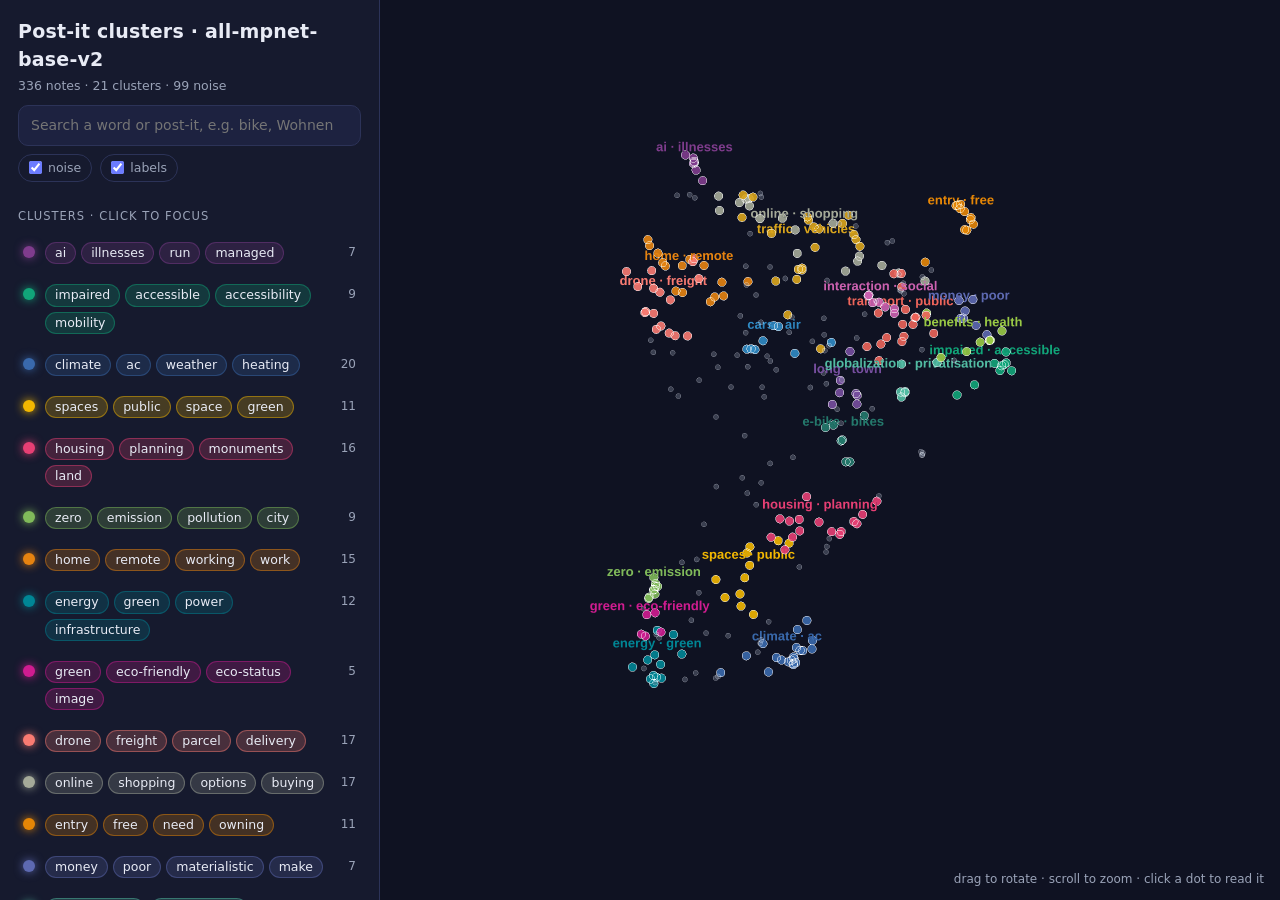
==== data/processed/clusters_all-mpnet-base-v2_simple.html @ 3766401a "Share the simple cluster page (plotly.js from CDN) and document how to view it Co-Authored-By: Claud" ====
<!doctype html>
<html lang="en"><head><meta charset="utf-8"><meta name="viewport" content="width=device-width, initial-scale=1">
<title>Post-it clusters · all-mpnet-base-v2</title>
<style>
  :root { --bg:#0f1222; --panel:#161a2e; --card:#1d2240; --line:#2c3358; --text:#e8ebf5; --dim:#9aa3b8; }
  * { box-sizing:border-box; }
  html, body { margin:0; height:100%; background:var(--bg); color:var(--text);
               font:14px/1.45 Inter, "Segoe UI", system-ui, sans-serif; }
  .app { display:flex; height:100vh; }
  aside { width:380px; min-width:300px; display:flex; flex-direction:column; background:var(--panel);
          border-right:1px solid var(--line); }
  header { padding:18px 18px 10px; }
  h1 { margin:0 0 4px; font-size:19px; letter-spacing:.2px; }
  .stats { color:var(--dim); font-size:12.5px; }
  .tools { display:flex; gap:8px; padding:0 18px 12px; flex-wrap:wrap; }
  input[type=search] { flex:1 1 100%; padding:9px 12px; border-radius:10px; border:1px solid var(--line);
                       background:var(--card); color:var(--text); font:inherit; outline:none; }
  input[type=search]:focus { border-color:#6c7cff; }
  .toggle { font-size:12.5px; color:var(--dim); display:flex; align-items:center; gap:6px; cursor:pointer;
            padding:4px 10px; border:1px solid var(--line); border-radius:999px; user-select:none; }
  .toggle input { accent-color:#6c7cff; margin:0; }
  .scroll { overflow-y:auto; padding:0 12px 18px; flex:1; }
  .section { color:var(--dim); font-size:11.5px; text-transform:uppercase; letter-spacing:1px; margin:14px 6px 8px; }
  .cluster { display:flex; gap:10px; align-items:flex-start; padding:9px 10px; border-radius:12px; cursor:pointer;
             border:1px solid transparent; transition:background .15s, border-color .15s; }
  .cluster:hover { background:var(--card); }
  .cluster.on { background:var(--card); border-color:var(--c); }
  .cluster.off { opacity:.4; }
  .dot { width:12px; height:12px; border-radius:50%; background:var(--c); margin-top:4px; flex:none;
         box-shadow:0 0 10px var(--c); }
  .chips { display:flex; flex-wrap:wrap; gap:5px; }
  .chip { font-size:12.5px; padding:1px 9px; border-radius:999px; background:color-mix(in srgb, var(--c) 22%, transparent);
          color:var(--text); border:1px solid color-mix(in srgb, var(--c) 45%, transparent); }
  .chip:hover { background:color-mix(in srgb, var(--c) 45%, transparent); }
  .count { margin-left:auto; color:var(--dim); font-size:12px; padding-top:2px; }
  .note { margin:8px 4px; padding:9px 12px; background:var(--card); border-radius:10px; border-left:4px solid var(--c); }
  .note .meta { color:var(--dim); font-size:11.5px; margin-top:4px; }
  .note .orig { color:#c8cde0; font-style:italic; font-size:12.5px; margin-top:5px; white-space:pre-line; }
  .note .hint2 { color:#e9b872; font-size:11.5px; margin-top:4px; }
  .note a { color:#8fa2ff; text-decoration:none; } .note a:hover { text-decoration:underline; }
  .note.picked { outline:2px solid var(--c); }
  mark { background:#ffd54a; color:#111; border-radius:3px; padding:0 2px; }
  main { flex:1; position:relative; min-width:0; }
  #plot { position:absolute; inset:0; }
  .hint { position:absolute; right:16px; bottom:12px; color:var(--dim); font-size:12px; pointer-events:none; }
  .empty { color:var(--dim); margin:8px 6px; }
  @media (max-width:800px) { .app { flex-direction:column-reverse; } aside { width:100%; height:45vh; }
                             main { height:55vh; flex:none; } }
</style></head>
<body><div class="app">
<aside>
  <header><h1>Post-it clusters · all-mpnet-base-v2</h1><div class="stats">336 notes · 21 clusters · 99 noise</div></header>
  <div class="tools">
    <input type="search" id="q" placeholder="Search a word or post-it, e.g. bike, Wohnen, MA32…">
    <label class="toggle"><input type="checkbox" id="noise" checked> noise</label>
    <label class="toggle"><input type="checkbox" id="labels" checked> labels</label>
  </div>
  <div class="scroll">
    <div class="section" id="listTitle">Clusters · click to focus</div>
    <div id="list"></div>
    <div class="section" id="notesTitle"></div>
    <div id="notes"></div>
  </div>
</aside>
<main><div>                        <script type="text/javascript">window.PlotlyConfig = {MathJaxConfig: 'local'};</script>
        <script charset="utf-8" src="https://cdn.plot.ly/plotly-2.35.2.min.js"></script>                <div id="plot" class="plotly-graph-div" style="height:100%; width:100%;"></div>            <script type="text/javascript">                                    window.PLOTLYENV=window.PLOTLYENV || {};                                    if (document.getElementById("plot")) {                    Plotly.newPlot(                        "plot",                        [{"customdata":[["AI\u003cbr\u003e\u003cspan style='color:#9aa3b8'\u003enote 16\u003c\u002fspan\u003e"],["no illnesses anymore, AI can detect illnesses\u003cbr\u003e\u003cspan style='color:#9aa3b8'\u003enote 46\u003c\u002fspan\u003e"],["AI\u003cbr\u003e\u003cspan style='color:#9aa3b8'\u003enote 120\u003c\u002fspan\u003e"],["AI Managed leads to data centers\u003cbr\u003e\u003cspan style='color:#9aa3b8'\u003enote 126\u003c\u002fspan\u003e"],["Increasing AI Consumption leads to needs more energy\u003cbr\u003eand hardware to run and maintain this demand\u003cbr\u003e\u003cspan style='color:#9aa3b8'\u003enote 127\u003c\u002fspan\u003e"],["AI warfare demands huge computational cycles\u003cbr\u003e\u003cspan style='color:#9aa3b8'\u003enote 133\u003c\u002fspan\u003e"],["lifestyle: usage of AI for everything\u003cbr\u003e\u003cspan style='color:#9aa3b8'\u003enote 219\u003c\u002fspan\u003e"]],"hovertemplate":"%{customdata[0]}\u003cextra\u003ecluster 0\u003c\u002fextra\u003e","marker":{"color":"rgb(127, 60, 141)","line":{"color":"rgba(255,255,255,0.5)","width":0.5},"opacity":0.9,"size":5},"mode":"markers","x":[8.312845,8.373007,8.311055,8.244215,8.335277,8.354721,8.379429],"y":[-5.215517,-5.148824,-5.217547,-5.206553,-5.1680264,-5.2682834,-5.1397696],"z":[1.2265137,1.2266521,1.2167975,1.0673556,1.1669805,1.275443,1.269238],"type":"scatter3d"},{"customdata":[["more funding for Accessibility\u003cbr\u003e\u003cspan style='color:#9aa3b8'\u003enote 75\u003c\u002fspan\u003e"],["mobility impaired people who can&#x27;t walk on all\u003cbr\u003esurfaces\u003cbr\u003e\u003cspan style='color:#9aa3b8'\u003enote 197\u003c\u002fspan\u003e"],["mobility impaired people\u003cbr\u003e\u003cspan style='color:#9aa3b8'\u003enote 206\u003c\u002fspan\u003e"],["without stairs (accessible with e.g. elevators)\u003cbr\u003e\u003cspan style='color:#9aa3b8'\u003enote 217\u003c\u002fspan\u003e"],["limited accessibility\u003cbr\u003e\u003cspan style='color:#9aa3b8'\u003enote 229\u003c\u002fspan\u003e"],["inclusive (accessible for everyone)\u003cbr\u003e\u003cspan style='color:#9aa3b8'\u003enote 239\u003c\u002fspan\u003e"],["accessible without degree\u003cbr\u003e\u003cspan style='color:#9aa3b8'\u003enote 240\u003c\u002fspan\u003e"],["mobility impaired\u003cbr\u003e\u003cspan style='color:#9aa3b8'\u003enote 249\u003c\u002fspan\u003e"],["Build with a lot of stairs (accessibility)\u003cbr\u003e\u003cspan style='color:#9aa3b8'\u003enote 260\u003c\u002fspan\u003e"]],"hovertemplate":"%{customdata[0]}\u003cextra\u003ecluster 1\u003c\u002fextra\u003e","marker":{"color":"rgb(17, 165, 121)","line":{"color":"rgba(255,255,255,0.5)","width":0.5},"opacity":0.9,"size":5},"mode":"markers","x":[6.6830974,6.5058565,6.5121675,6.7652974,6.626901,6.53672,6.5893393,6.5517554,6.670749],"y":[-3.3520973,-3.4177012,-3.399046,-3.6681943,-3.2730114,-3.2753396,-3.3108819,-3.346444,-3.5578604],"z":[-0.41670763,-0.5453455,-0.49448785,-0.76922464,-0.406513,-0.50197613,-0.3285888,-0.45997718,-0.6699365],"type":"scatter3d"},{"customdata":[["Climate warming leads to Houses too hot\u003cbr\u003e\u003cspan style='color:#9aa3b8'\u003enote 53\u003c\u002fspan\u003e"],["Water scarcity\u003cbr\u003e\u003cspan style='color:#9aa3b8'\u003enote 54\u003c\u002fspan\u003e"],["Aging of society, more heatwaves\u003cbr\u003e\u003cspan style='color:#9aa3b8'\u003enote 76\u003c\u002fspan\u003e"],["Heat waves, Climate warming\u003cbr\u003e\u003cspan style='color:#9aa3b8'\u003enote 97\u003c\u002fspan\u003e"],["ACs for all buildings\u003cbr\u003e\u003cspan style='color:#9aa3b8'\u003enote 114\u003c\u002fspan\u003e"],["weak insulation and AC and heating leads to fossil\u003cbr\u003efuels\u003cbr\u003e\u003cspan style='color:#9aa3b8'\u003enote 137\u003c\u002fspan\u003e"],["Ac&#x27;s at work (not so hot) In Summer\u003cbr\u003e\u003cspan style='color:#9aa3b8'\u003enote 146\u003c\u002fspan\u003e"],["only for climate motivated people (Social Score)\u003cbr\u003e\u003cspan style='color:#9aa3b8'\u003enote 173\u003c\u002fspan\u003e"],["Extra Weather minus 30 Degrees and plus 40 Degrees\u003cbr\u003e\u003cspan style='color:#9aa3b8'\u003enote 268\u003c\u002fspan\u003e"],["Insufficient Power Production (Cloudy or No Wind)\u003cbr\u003e\u003cspan style='color:#9aa3b8'\u003enote 270\u003c\u002fspan\u003e"],["overheating\u003cbr\u003e\u003cspan style='color:#9aa3b8'\u003enote 271\u003c\u002fspan\u003e"],["cooking or climate change\u003cbr\u003e\u003cspan style='color:#9aa3b8'\u003enote 282\u003c\u002fspan\u003e"],["depends on the weather (climate)\u003cbr\u003e\u003cspan style='color:#9aa3b8'\u003enote 284\u003c\u002fspan\u003e"],["Climate Change Floods Freak Weather Events\u003cbr\u003e\u003cspan style='color:#9aa3b8'\u003enote 287\u003c\u002fspan\u003e"],["Heavy rain\u003cbr\u003e\u003cspan style='color:#9aa3b8'\u003enote 311\u003c\u002fspan\u003e"],["Outdoor Heating and AC\u003cbr\u003e\u003cspan style='color:#9aa3b8'\u003enote 315\u003c\u002fspan\u003e"],["AC everywhere\u003cbr\u003e\u003cspan style='color:#9aa3b8'\u003enote 316\u003c\u002fspan\u003e"],["Nature catastrophes\u003cbr\u003e\u003cspan style='color:#9aa3b8'\u003enote 318\u003c\u002fspan\u003e"],["Climate shock leads to use the bike\u003cbr\u003e\u003cspan style='color:#9aa3b8'\u003enote 321\u003c\u002fspan\u003e"],["Climate shock leads to no combustion engines\u003cbr\u003e\u003cspan style='color:#9aa3b8'\u003enote 322\u003c\u002fspan\u003e"]],"hovertemplate":"%{customdata[0]}\u003cextra\u003ecluster 2\u003c\u002fextra\u003e","marker":{"color":"rgb(57, 105, 172)","line":{"color":"rgba(255,255,255,0.5)","width":0.5},"opacity":0.9,"size":5},"mode":"markers","x":[8.251086,8.906341,8.089023,8.057909,8.496705,8.40763,8.364796,7.8780785,7.9750724,8.672121,8.290475,8.086395,7.9898167,8.100758,8.463867,8.377931,8.490084,8.111509,7.7830133,8.24474],"y":[-4.2136555,-4.448456,-4.3005223,-4.297777,-4.105566,-4.2717004,-4.0981126,-4.5598006,-4.26183,-4.371087,-4.1443963,-4.353035,-4.2385197,-4.4087396,-4.3212843,-4.0824947,-4.023877,-4.3593936,-4.52791,-4.639113],"z":[-3.0452363,-3.0021467,-3.0974464,-3.1150599,-2.9012024,-3.0036812,-3.0034235,-3.0931597,-3.1190417,-2.9023812,-3.053987,-3.0936728,-3.006713,-3.2549238,-3.1560614,-2.9986382,-2.8829026,-3.209512,-3.0203676,-3.1133823],"type":"scatter3d"},{"customdata":[["Green spaces; Public transport connections\u003cbr\u003e\u003cspan style='color:#9aa3b8'\u003enote 25\u003c\u002fspan\u003e"],["Green spaces\u003cbr\u003e\u003cspan style='color:#9aa3b8'\u003enote 40\u003c\u002fspan\u003e"],["Funding for citizens who plant trees\u003cbr\u003e\u003cspan style='color:#9aa3b8'\u003enote 45\u003c\u002fspan\u003e"],["Space that feels unsafe for women\u003cbr\u003e\u003cspan style='color:#9aa3b8'\u003enote 74\u003c\u002fspan\u003e"],["Eco-friendly public spaces and Eco-friendly mindset\u003cbr\u003efrom everyone\u003cbr\u003e\u003cspan style='color:#9aa3b8'\u003enote 176\u003c\u002fspan\u003e"],["Living in nature is the new accepted life style\u003cbr\u003e\u003cspan style='color:#9aa3b8'\u003enote 178\u003c\u002fspan\u003e"],["Public space is irrelevant because individual houses\u003cbr\u003ewith big open spaces!\u003cbr\u003e\u003cspan style='color:#9aa3b8'\u003enote 211\u003c\u002fspan\u003e"],["parks\u003cbr\u003e\u003cspan style='color:#9aa3b8'\u003enote 218\u003c\u002fspan\u003e"],["Planting trees\u003cbr\u003e\u003cspan style='color:#9aa3b8'\u003enote 267\u003c\u002fspan\u003e"],["to save Nature reserves\u003cbr\u003e\u003cspan style='color:#9aa3b8'\u003enote 269\u003c\u002fspan\u003e"],["green policy, new leads to a public space needs to\u003cbr\u003ebe built there\u003cbr\u003e\u003cspan style='color:#9aa3b8'\u003enote 275\u003c\u002fspan\u003e"]],"hovertemplate":"%{customdata[0]}\u003cextra\u003ecluster 3\u003c\u002fextra\u003e","marker":{"color":"rgb(242, 183, 1)","line":{"color":"rgba(255,255,255,0.5)","width":0.5},"opacity":0.9,"size":5},"mode":"markers","x":[8.8870945,8.90541,8.959129,8.635117,9.068578,9.146916,8.661193,9.0027075,8.88422,9.123096,9.039223],"y":[-4.0564637,-4.0056696,-4.0693836,-3.957855,-4.244122,-4.03697,-3.8000116,-3.880767,-4.0050664,-3.877451,-3.9125562],"z":[-1.6479603,-1.7322408,-2.121708,-1.5951651,-1.8969048,-1.9411509,-1.5446979,-1.4733455,-2.2058759,-1.8480524,-1.750862],"type":"scatter3d"},{"customdata":[["cheaper house In some region and expensive elsewhere\u003cbr\u003e\u003cspan style='color:#9aa3b8'\u003enote 8\u003c\u002fspan\u003e"],["Urban densification leads to Urban space must be\u003cbr\u003eused for housing (e.g., due to overpopulation) leads\u003cbr\u003eto Public space must be limited\u003cbr\u003e\u003cspan style='color:#9aa3b8'\u003enote 21\u003c\u002fspan\u003e"],["Single-family homes will remain or become the\u003cbr\u003eStandard\u003cbr\u003e\u003cspan style='color:#9aa3b8'\u003enote 29\u003c\u002fspan\u003e"],["Houses are expensive leads to Exclusive!\u003cbr\u003e\u003cspan style='color:#9aa3b8'\u003enote 59\u003c\u002fspan\u003e"],["Opposite of urbanisation is ruralisation\u003cbr\u003e\u003cspan style='color:#9aa3b8'\u003enote 160\u003c\u002fspan\u003e"],["with good city concepts\u003cbr\u003e\u003cspan style='color:#9aa3b8'\u003enote 179\u003c\u002fspan\u003e"],["Mixed land use Workplace and housing close\u003cbr\u003e\u003cspan style='color:#9aa3b8'\u003enote 215\u003c\u002fspan\u003e"],["Grouping by type Separation of Housing, work,\u003cbr\u003ehospital and school e.g. Education Zones\u003cbr\u003e\u003cspan style='color:#9aa3b8'\u003enote 223\u003c\u002fspan\u003e"],["with monuments (e.g. Eiffel Tower)\u003cbr\u003e\u003cspan style='color:#9aa3b8'\u003enote 233\u003c\u002fspan\u003e"],["with monuments and places of identity\u003cbr\u003e\u003cspan style='color:#9aa3b8'\u003enote 246\u003c\u002fspan\u003e"],["more mix land use commercial housing\u003cbr\u003e\u003cspan style='color:#9aa3b8'\u003enote 256\u003c\u002fspan\u003e"],["Villas or mansions\u003cbr\u003e\u003cspan style='color:#9aa3b8'\u003enote 259\u003c\u002fspan\u003e"],["Shared housing concepts\u003cbr\u003e\u003cspan style='color:#9aa3b8'\u003enote 262\u003c\u002fspan\u003e"],["Planning; Political Grouping by x\u003cbr\u003e\u003cspan style='color:#9aa3b8'\u003enote 303\u003c\u002fspan\u003e"],["Planning, Political\u003cbr\u003e\u003cspan style='color:#9aa3b8'\u003enote 304\u003c\u002fspan\u003e"],["Rent Control\u003cbr\u003e\u003cspan style='color:#9aa3b8'\u003enote 329\u003c\u002fspan\u003e"]],"hovertemplate":"%{customdata[0]}\u003cextra\u003ecluster 4\u003c\u002fextra\u003e","marker":{"color":"rgb(231, 63, 116)","line":{"color":"rgba(255,255,255,0.5)","width":0.5},"opacity":0.9,"size":5},"mode":"markers","x":[8.239497,8.804133,8.412179,8.27281,8.711032,9.028836,8.601294,8.936161,9.076546,9.10371,8.532399,8.406025,8.279178,8.91252,9.01154,8.152021],"y":[-3.4923248,-3.52587,-3.4636307,-3.4261703,-3.5403466,-3.4953573,-3.5194318,-3.4921172,-3.3948464,-3.5135062,-3.4504898,-3.485714,-3.3598146,-3.406328,-3.3783324,-3.3281615],"z":[-1.3923488,-1.1729169,-1.4052529,-1.3750992,-1.0186447,-1.0719525,-1.2707583,-1.124448,-1.2741749,-1.2046599,-1.3551134,-1.4418857,-1.2644712,-1.1840503,-1.1871549,-1.1827285],"type":"scatter3d"},{"customdata":[["Zero Emission Offices\u003cbr\u003e\u003cspan style='color:#9aa3b8'\u003enote 123\u003c\u002fspan\u003e"],["E-cars don&#x27;t pollute\u003cbr\u003e\u003cspan style='color:#9aa3b8'\u003enote 263\u003c\u002fspan\u003e"],["environmental policies (full life cycle emission for\u003cbr\u003eEVs!)\u003cbr\u003e\u003cspan style='color:#9aa3b8'\u003enote 274\u003c\u002fspan\u003e"],["zero emission city zones\u003cbr\u003e\u003cspan style='color:#9aa3b8'\u003enote 276\u003c\u002fspan\u003e"],["zero emission delivery\u003cbr\u003e\u003cspan style='color:#9aa3b8'\u003enote 277\u003c\u002fspan\u003e"],["Zero emission City: policy\u003cbr\u003e\u003cspan style='color:#9aa3b8'\u003enote 290\u003c\u002fspan\u003e"],["zero emission Care Spaces; Energy etc\u003cbr\u003e\u003cspan style='color:#9aa3b8'\u003enote 307\u003c\u002fspan\u003e"],["zero pollution\u003cbr\u003e\u003cspan style='color:#9aa3b8'\u003enote 313\u003c\u002fspan\u003e"],["zero pollution\u003cbr\u003e\u003cspan style='color:#9aa3b8'\u003enote 314\u003c\u002fspan\u003e"]],"hovertemplate":"%{customdata[0]}\u003cextra\u003ecluster 5\u003c\u002fextra\u003e","marker":{"color":"rgb(128, 186, 90)","line":{"color":"rgba(255,255,255,0.5)","width":0.5},"opacity":0.9,"size":5},"mode":"markers","x":[8.930954,8.902788,8.981864,8.90979,8.970055,8.934148,8.944347,9.050446,9.03807],"y":[-5.2725353,-5.361312,-5.2490206,-5.33104,-5.284514,-5.3251796,-5.2899356,-5.2516065,-5.262883],"z":[-2.4685502,-2.4265523,-2.517371,-2.4748104,-2.493982,-2.521566,-2.4739873,-2.5332057,-2.5319946],"type":"scatter3d"},{"customdata":[["Live more remote Working from home, Delivery\u003cbr\u003eservices, Online shopping\u003cbr\u003e\u003cspan style='color:#9aa3b8'\u003enote 23\u003c\u002fspan\u003e"],["Live more Remote Working from home\u003cbr\u003e\u003cspan style='color:#9aa3b8'\u003enote 31\u003c\u002fspan\u003e"],["home office\u003cbr\u003e\u003cspan style='color:#9aa3b8'\u003enote 56\u003c\u002fspan\u003e"],["Living more remotely Working from home, Delivery\u003cbr\u003eservices, Online shopping\u003cbr\u003e\u003cspan style='color:#9aa3b8'\u003enote 78\u003c\u002fspan\u003e"],["Blending work and living leads to more walking\u003cbr\u003e\u003cspan style='color:#9aa3b8'\u003enote 80\u003c\u002fspan\u003e"],["Strong separation of workplace and home\u003cbr\u003e\u003cspan style='color:#9aa3b8'\u003enote 81\u003c\u002fspan\u003e"],["Remote work\u003cbr\u003e\u003cspan style='color:#9aa3b8'\u003enote 104\u003c\u002fspan\u003e"],["Telework\u003cbr\u003e\u003cspan style='color:#9aa3b8'\u003enote 140\u003c\u002fspan\u003e"],["Telemedicine\u003cbr\u003e\u003cspan style='color:#9aa3b8'\u003enote 144\u003c\u002fspan\u003e"],["Developing remote areas leads to separation of work\u003cbr\u003eand house\u003cbr\u003e\u003cspan style='color:#9aa3b8'\u003enote 158\u003c\u002fspan\u003e"],["Telemedicine\u003cbr\u003e\u003cspan style='color:#9aa3b8'\u003enote 171\u003c\u002fspan\u003e"],["Home office\u003cbr\u003e\u003cspan style='color:#9aa3b8'\u003enote 193\u003c\u002fspan\u003e"],["Remote work\u003cbr\u003e\u003cspan style='color:#9aa3b8'\u003enote 230\u003c\u002fspan\u003e"],["working more, less time at home\u003cbr\u003e\u003cspan style='color:#9aa3b8'\u003enote 241\u003c\u002fspan\u003e"],["Going back to Heavy industrial instead of offices\u003cbr\u003e\u003cspan style='color:#9aa3b8'\u003enote 242\u003c\u002fspan\u003e"]],"hovertemplate":"%{customdata[0]}\u003cextra\u003ecluster 6\u003c\u002fextra\u003e","marker":{"color":"rgb(230, 131, 16)","line":{"color":"rgba(255,255,255,0.5)","width":0.5},"opacity":0.9,"size":5},"mode":"markers","x":[9.456354,9.56829,9.671532,9.404211,9.329928,9.520063,9.669948,9.652314,9.552574,9.473349,9.583775,9.657818,9.668135,9.464735,9.203542],"y":[-3.8525627,-3.7900963,-3.7373328,-3.7707074,-3.41978,-3.5301445,-3.8354278,-3.9314458,-4.1734843,-3.6350152,-4.1141033,-3.6857,-3.8648348,-3.519047,-3.8274932],"z":[0.8914122,0.881884,0.74337554,0.8558523,0.80163157,0.7160596,0.89014846,0.95414305,0.9849201,0.6519135,0.9598808,0.74150413,0.9062328,0.8046855,0.59538984],"type":"scatter3d"},{"customdata":[["high resources for batteries\u003cbr\u003e\u003cspan style='color:#9aa3b8'\u003enote 15\u003c\u002fspan\u003e"],["Technological progress: Solar, geothermal power\u003cbr\u003eplants, tidal power plants\u003cbr\u003e\u003cspan style='color:#9aa3b8'\u003enote 49\u003c\u002fspan\u003e"],["Green energy is everywhere so we have unlimited\u003cbr\u003eclean source of energy leads to infrastructure runs\u003cbr\u003ewith less cost\u003cbr\u003e\u003cspan style='color:#9aa3b8'\u003enote 60\u003c\u002fspan\u003e"],["Renewable Energy\u003cbr\u003e\u003cspan style='color:#9aa3b8'\u003enote 71\u003c\u002fspan\u003e"],["Green roofs, Solar panels, Urban gardening\u003cbr\u003e\u003cspan style='color:#9aa3b8'\u003enote 98\u003c\u002fspan\u003e"],["green Infrastructure\u003cbr\u003e\u003cspan style='color:#9aa3b8'\u003enote 131\u003c\u002fspan\u003e"],["produce energy at home (individual)\u003cbr\u003e\u003cspan style='color:#9aa3b8'\u003enote 135\u003c\u002fspan\u003e"],["private energy production with PV etc.\u003cbr\u003e\u003cspan style='color:#9aa3b8'\u003enote 169\u003c\u002fspan\u003e"],["Fight against Wind Turbines\u003cbr\u003e\u003cspan style='color:#9aa3b8'\u003enote 187\u003c\u002fspan\u003e"],["As a form of Pride to have Stable and good\u003cbr\u003eInfrastructure Green Power is the Goal\u003cbr\u003e\u003cspan style='color:#9aa3b8'\u003enote 189\u003c\u002fspan\u003e"],["Anti-nuclear becomes anti-coal e.g.\u003cbr\u003e\u003cspan style='color:#9aa3b8'\u003enote 190\u003c\u002fspan\u003e"],["green energy\u003cbr\u003e\u003cspan style='color:#9aa3b8'\u003enote 280\u003c\u002fspan\u003e"]],"hovertemplate":"%{customdata[0]}\u003cextra\u003ecluster 7\u003c\u002fextra\u003e","marker":{"color":"rgb(0, 134, 149)","line":{"color":"rgba(255,255,255,0.5)","width":0.5},"opacity":0.9,"size":5},"mode":"markers","x":[9.280764,9.627162,9.66311,9.523822,9.371201,9.492442,9.577128,9.569922,9.597714,9.600466,9.729536,9.473049],"y":[-4.585338,-4.462179,-4.426254,-4.567812,-4.359258,-4.507718,-4.4499497,-4.3881135,-4.4633136,-4.4127016,-4.5550003,-4.5274334],"z":[-2.4914079,-2.7017016,-2.476482,-2.7747664,-2.5305643,-2.311907,-2.703716,-2.6842926,-2.762807,-2.4513614,-2.578386,-2.666856],"type":"scatter3d"},{"customdata":[["Eco-status image\u003cbr\u003e\u003cspan style='color:#9aa3b8'\u003enote 200\u003c\u002fspan\u003e"],["pollution and green transformation\u003cbr\u003e\u003cspan style='color:#9aa3b8'\u003enote 285\u003c\u002fspan\u003e"],["green; life style; green zero emission housing\u003cbr\u003e\u003cspan style='color:#9aa3b8'\u003enote 288\u003c\u002fspan\u003e"],["Already eco-friendly\u003cbr\u003e\u003cspan style='color:#9aa3b8'\u003enote 309\u003c\u002fspan\u003e"],["Always Eco-friendly\u003cbr\u003e\u003cspan style='color:#9aa3b8'\u003enote 310\u003c\u002fspan\u003e"]],"hovertemplate":"%{customdata[0]}\u003cextra\u003ecluster 8\u003c\u002fextra\u003e","marker":{"color":"rgb(207, 28, 144)","line":{"color":"rgba(255,255,255,0.5)","width":0.5},"opacity":0.9,"size":5},"mode":"markers","x":[9.297498,9.200411,9.313524,9.434137,9.3890915],"y":[-4.9331985,-4.9483523,-4.71887,-4.8331265,-4.843358],"z":[-2.445538,-2.4777474,-2.5144706,-2.5323203,-2.5783722],"type":"scatter3d"},{"customdata":[["from producer to customer, least travels, so less\u003cbr\u003eresource needed for delivery!\u003cbr\u003e\u003cspan style='color:#9aa3b8'\u003enote 0\u003c\u002fspan\u003e"],["Commuters take packages along\u003cbr\u003e\u003cspan style='color:#9aa3b8'\u003enote 44\u003c\u002fspan\u003e"],["with low prices and easy or quick service (using\u003cbr\u003edrone!)\u003cbr\u003e\u003cspan style='color:#9aa3b8'\u003enote 58\u003c\u002fspan\u003e"],["Drone tech is expensive leads to more price of\u003cbr\u003eservice leads to less usage\u003cbr\u003e\u003cspan style='color:#9aa3b8'\u003enote 62\u003c\u002fspan\u003e"],["Freight Infrastructure goes irrelevant when drone\u003cbr\u003edelivery becomes the norm!\u003cbr\u003e\u003cspan style='color:#9aa3b8'\u003enote 65\u003c\u002fspan\u003e"],["Drone based delivery. No infrastructure needed (pack\u003cbr\u003estation, trucks, vans, etc).\u003cbr\u003e\u003cspan style='color:#9aa3b8'\u003enote 67\u003c\u002fspan\u003e"],["Can be everywhere in the world when using a drone\u003cbr\u003e(no need for roads or such infrastructure!)\u003cbr\u003e\u003cspan style='color:#9aa3b8'\u003enote 68\u003c\u002fspan\u003e"],["high parcel pricing or policies\u003cbr\u003e\u003cspan style='color:#9aa3b8'\u003enote 105\u003c\u002fspan\u003e"],["Focus on just-in-time or instant deliveries leads to\u003cbr\u003ehigher parcel volumes or higher infrastructure\u003cbr\u003erequirements\u003cbr\u003e\u003cspan style='color:#9aa3b8'\u003enote 106\u003c\u002fspan\u003e"],["integrated passenger and freight transport\u003cbr\u003e\u003cspan style='color:#9aa3b8'\u003enote 107\u003c\u002fspan\u003e"],["Drone parcel delivery\u003cbr\u003e\u003cspan style='color:#9aa3b8'\u003enote 108\u003c\u002fspan\u003e"],["lower parcel pricing or crowd-shipping\u003cbr\u003e\u003cspan style='color:#9aa3b8'\u003enote 119\u003c\u002fspan\u003e"],["Autonomous UAMs no infrastructure needed can work\u003cbr\u003eanywhere in the world!\u003cbr\u003e\u003cspan style='color:#9aa3b8'\u003enote 124\u003c\u002fspan\u003e"],["Urban underground freight systems\u003cbr\u003e\u003cspan style='color:#9aa3b8'\u003enote 153\u003c\u002fspan\u003e"],["Need products delivered at home!\u003cbr\u003e\u003cspan style='color:#9aa3b8'\u003enote 191\u003c\u002fspan\u003e"],["bundling of services (passenger and freight e.g.)\u003cbr\u003e\u003cspan style='color:#9aa3b8'\u003enote 272\u003c\u002fspan\u003e"],["drop off points; no home delivery\u003cbr\u003e\u003cspan style='color:#9aa3b8'\u003enote 279\u003c\u002fspan\u003e"]],"hovertemplate":"%{customdata[0]}\u003cextra\u003ecluster 9\u003c\u002fextra\u003e","marker":{"color":"rgb(249, 123, 114)","line":{"color":"rgba(255,255,255,0.5)","width":0.5},"opacity":0.9,"size":5},"mode":"markers","x":[8.573135,8.222435,8.468674,8.260958,8.319533,8.435091,8.12007,8.446218,8.441449,8.180418,8.397395,8.461443,8.064306,8.082366,8.629493,8.286438,8.498687],"y":[-5.520672,-5.8196077,-5.674613,-5.3695354,-5.63917,-5.7113695,-5.4807215,-5.851356,-5.7281785,-5.789539,-5.675925,-5.8162417,-5.6022773,-5.7363777,-5.8136535,-5.8491263,-5.85376],"z":[-0.18095042,-0.36601737,0.2808983,0.3760449,-3.2712924e-6,0.11135623,0.18088758,-0.13354029,-0.11438072,-0.39408293,0.07633523,-0.112238675,0.3245979,-0.4062329,0.2766123,-0.29202464,0.11192482],"type":"scatter3d"},{"customdata":[["for grocery shopping (e.g. family)\u003cbr\u003e\u003cspan style='color:#9aa3b8'\u003enote 2\u003c\u002fspan\u003e"],["Increasing prices\u003cbr\u003e\u003cspan style='color:#9aa3b8'\u003enote 10\u003c\u002fspan\u003e"],["Discounts or save money by buying online!\u003cbr\u003e\u003cspan style='color:#9aa3b8'\u003enote 13\u003c\u002fspan\u003e"],["Skilled labor shortage or Demographics\u003cbr\u003e\u003cspan style='color:#9aa3b8'\u003enote 19\u003c\u002fspan\u003e"],["better pay in social sector jobs\u003cbr\u003e\u003cspan style='color:#9aa3b8'\u003enote 42\u003c\u002fspan\u003e"],["due increase in online shopping\u003cbr\u003e\u003cspan style='color:#9aa3b8'\u003enote 103\u003c\u002fspan\u003e"],["Shops are Closing leads to Replacement\u003cbr\u003e\u003cspan style='color:#9aa3b8'\u003enote 118\u003c\u002fspan\u003e"],["more online shopping\u003cbr\u003e\u003cspan style='color:#9aa3b8'\u003enote 141\u003c\u002fspan\u003e"],["too many other options\u003cbr\u003e\u003cspan style='color:#9aa3b8'\u003enote 143\u003c\u002fspan\u003e"],["lower paid workplaces (e.g. McDonalds)\u003cbr\u003e\u003cspan style='color:#9aa3b8'\u003enote 170\u003c\u002fspan\u003e"],["labor shortage\u003cbr\u003e\u003cspan style='color:#9aa3b8'\u003enote 194\u003c\u002fspan\u003e"],["Shopping in the city as lifestyle (rest has to order\u003cbr\u003ein Virtual life online)\u003cbr\u003e\u003cspan style='color:#9aa3b8'\u003enote 205\u003c\u002fspan\u003e"],["Excessive online shopping consequences\u003cbr\u003e\u003cspan style='color:#9aa3b8'\u003enote 221\u003c\u002fspan\u003e"],["Everyone is buying everything online\u003cbr\u003e\u003cspan style='color:#9aa3b8'\u003enote 222\u003c\u002fspan\u003e"],["Education: higher standards\u003cbr\u003e\u003cspan style='color:#9aa3b8'\u003enote 225\u003c\u002fspan\u003e"],["demographics: more elderly People\u003cbr\u003e\u003cspan style='color:#9aa3b8'\u003enote 227\u003c\u002fspan\u003e"],["more options that are not require work\u003cbr\u003e\u003cspan style='color:#9aa3b8'\u003enote 327\u003c\u002fspan\u003e"]],"hovertemplate":"%{customdata[0]}\u003cextra\u003ecluster 10\u003c\u002fextra\u003e","marker":{"color":"rgb(165, 170, 153)","line":{"color":"rgba(255,255,255,0.5)","width":0.5},"opacity":0.9,"size":5},"mode":"markers","x":[8.617678,7.988809,8.610657,8.004372,7.9681306,8.405689,8.423133,8.713186,8.282188,8.045048,7.9556627,8.953853,8.6489725,8.656706,7.6875997,8.071345,8.598353],"y":[-4.5504155,-3.9787903,-4.216025,-3.7040622,-3.3238058,-4.0890007,-3.9157953,-4.2050776,-4.0849504,-3.4221604,-3.7319496,-4.1415477,-4.1730905,-4.198661,-3.3083656,-3.7645702,-4.1178675],"z":[0.98213077,0.8771746,1.065194,0.639658,0.614435,0.963741,0.7353873,1.1056359,0.85761434,0.6676537,0.6639494,1.1945784,1.1292639,1.124296,0.502851,0.56471765,0.98594165],"type":"scatter3d"},{"customdata":[["cheap\u003cbr\u003e\u003cspan style='color:#9aa3b8'\u003enote 5\u003c\u002fspan\u003e"],["Entry prices for Parks\u003cbr\u003e\u003cspan style='color:#9aa3b8'\u003enote 20\u003c\u002fspan\u003e"],["entry fee\u003cbr\u003e\u003cspan style='color:#9aa3b8'\u003enote 55\u003c\u002fspan\u003e"],["for free\u003cbr\u003e\u003cspan style='color:#9aa3b8'\u003enote 57\u003c\u002fspan\u003e"],["you need an expensive license for it\u003cbr\u003e\u003cspan style='color:#9aa3b8'\u003enote 61\u003c\u002fspan\u003e"],["for free\u003cbr\u003e\u003cspan style='color:#9aa3b8'\u003enote 100\u003c\u002fspan\u003e"],["owning a old one\u003cbr\u003e\u003cspan style='color:#9aa3b8'\u003enote 224\u003c\u002fspan\u003e"],["you need to have a certain age\u003cbr\u003e\u003cspan style='color:#9aa3b8'\u003enote 301\u003c\u002fspan\u003e"],["costs\u003cbr\u003e\u003cspan style='color:#9aa3b8'\u003enote 325\u003c\u002fspan\u003e"],["price\u003cbr\u003e\u003cspan style='color:#9aa3b8'\u003enote 334\u003c\u002fspan\u003e"],["free entry\u003cbr\u003e\u003cspan style='color:#9aa3b8'\u003enote 335\u003c\u002fspan\u003e"]],"hovertemplate":"%{customdata[0]}\u003cextra\u003ecluster 11\u003c\u002fextra\u003e","marker":{"color":"rgb(229, 134, 6)","line":{"color":"rgba(255,255,255,0.5)","width":0.5},"opacity":0.9,"size":5},"mode":"markers","x":[6.6430755,6.6044135,6.5228505,6.327764,6.388943,6.344778,6.6301036,6.379035,6.628906,6.6448007,6.3969116],"y":[-3.8767827,-3.8644743,-3.8782902,-3.9279404,-3.971963,-3.9491124,-4.197784,-3.9559963,-3.8399596,-3.8594077,-3.9036584],"z":[0.82678825,0.79803115,0.75945705,0.61346644,0.57039195,0.6520863,0.2872699,0.56549877,0.841314,0.8331214,0.6849621],"type":"scatter3d"},{"customdata":[["to survive and make money because no social money\u003cbr\u003e\u003cspan style='color:#9aa3b8'\u003enote 4\u003c\u002fspan\u003e"],["Necessary for satisfying demands for all and for\u003cbr\u003eanything\u003cbr\u003e\u003cspan style='color:#9aa3b8'\u003enote 7\u003c\u002fspan\u003e"],["Money as a status symbol\u003cbr\u003e\u003cspan style='color:#9aa3b8'\u003enote 86\u003c\u002fspan\u003e"],["materialistic Mindset: who can&#x27;t afford private\u003cbr\u003eproperty is dumb\u003cbr\u003e\u003cspan style='color:#9aa3b8'\u003enote 121\u003c\u002fspan\u003e"],["Class Separation: rich versus poor\u003cbr\u003e\u003cspan style='color:#9aa3b8'\u003enote 202\u003c\u002fspan\u003e"],["Only poor have to work\u003cbr\u003e\u003cspan style='color:#9aa3b8'\u003enote 220\u003c\u002fspan\u003e"],["to get all essential needs (materials stuff)\u003cbr\u003e\u003cspan style='color:#9aa3b8'\u003enote 248\u003c\u002fspan\u003e"]],"hovertemplate":"%{customdata[0]}\u003cextra\u003ecluster 12\u003c\u002fextra\u003e","marker":{"color":"rgb(93, 105, 177)","line":{"color":"rgba(255,255,255,0.5)","width":0.5},"opacity":0.9,"size":5},"mode":"markers","x":[7.84251,7.87816,7.7882876,7.658007,7.775115,7.689449,7.8072104],"y":[-2.7985835,-2.7834237,-2.734915,-2.7311027,-2.8872492,-2.9780042,-2.7625499],"z":[0.41593382,0.37341624,0.31122738,0.21188411,0.32546502,0.42311037,0.5002351],"type":"scatter3d"},{"customdata":[["Expropriation\u003cbr\u003e\u003cspan style='color:#9aa3b8'\u003enote 79\u003c\u002fspan\u003e"],["independent\u003cbr\u003e\u003cspan style='color:#9aa3b8'\u003enote 185\u003c\u002fspan\u003e"],["individualism\u003cbr\u003e\u003cspan style='color:#9aa3b8'\u003enote 238\u003c\u002fspan\u003e"],["globalization\u003cbr\u003e\u003cspan style='color:#9aa3b8'\u003enote 293\u003c\u002fspan\u003e"],["Globalization\u003cbr\u003e\u003cspan style='color:#9aa3b8'\u003enote 294\u003c\u002fspan\u003e"],["Privatisation\u003cbr\u003e\u003cspan style='color:#9aa3b8'\u003enote 324\u003c\u002fspan\u003e"]],"hovertemplate":"%{customdata[0]}\u003cextra\u003ecluster 13\u003c\u002fextra\u003e","marker":{"color":"rgb(82, 188, 163)","line":{"color":"rgba(255,255,255,0.5)","width":0.5},"opacity":0.9,"size":5},"mode":"markers","x":[8.342424,8.267777,8.246452,8.353037,8.41359,8.313971],"y":[-2.94002,-3.0116045,-2.706844,-2.898784,-2.84553,-2.9738784],"z":[-0.14157757,0.06959546,0.15383467,-0.09299712,-0.05405429,-0.11949398],"type":"scatter3d"},{"customdata":[["health benefits\u003cbr\u003e\u003cspan style='color:#9aa3b8'\u003enote 181\u003c\u002fspan\u003e"],["Health benefits\u003cbr\u003e\u003cspan style='color:#9aa3b8'\u003enote 192\u003c\u002fspan\u003e"],["fitness\u003cbr\u003e\u003cspan style='color:#9aa3b8'\u003enote 196\u003c\u002fspan\u003e"],["benefits (health, time used, safety)\u003cbr\u003e\u003cspan style='color:#9aa3b8'\u003enote 203\u003c\u002fspan\u003e"],["Self-care is not stigmatised in the society!\u003cbr\u003e(appreciated!)\u003cbr\u003e\u003cspan style='color:#9aa3b8'\u003enote 228\u003c\u002fspan\u003e"],["Personal health benefits\u003cbr\u003e\u003cspan style='color:#9aa3b8'\u003enote 237\u003c\u002fspan\u003e"],["could show your status in society\u003cbr\u003e\u003cspan style='color:#9aa3b8'\u003enote 261\u003c\u002fspan\u003e"],["Mental stability\u003cbr\u003e\u003cspan style='color:#9aa3b8'\u003enote 323\u003c\u002fspan\u003e"]],"hovertemplate":"%{customdata[0]}\u003cextra\u003ecluster 14\u003c\u002fextra\u003e","marker":{"color":"rgb(153, 201, 69)","line":{"color":"rgba(255,255,255,0.5)","width":0.5},"opacity":0.9,"size":5},"mode":"markers","x":[8.441951,8.450919,8.44135,8.369273,8.360938,8.4593115,8.551782,8.620393],"y":[-2.1288242,-2.1250525,-2.1234584,-2.0918546,-2.3683195,-2.1892781,-2.5627103,-2.372703],"z":[0.49883467,0.5016742,0.5015203,0.55372095,0.34548602,0.47759405,0.6080901,0.36887577],"type":"scatter3d"},{"customdata":[["more public spacing, more interaction more\u003cbr\u003eactivities social\u003cbr\u003e\u003cspan style='color:#9aa3b8'\u003enote 28\u003c\u002fspan\u003e"],["social interaction less important\u003cbr\u003e\u003cspan style='color:#9aa3b8'\u003enote 33\u003c\u002fspan\u003e"],["social interaction more important since in real life\u003cbr\u003eless contact e.g. self-checkout, etc.\u003cbr\u003e\u003cspan style='color:#9aa3b8'\u003enote 34\u003c\u002fspan\u003e"],["Life more digitized leads to Search for personal\u003cbr\u003econtacts leads to Meetings with other people\u003cbr\u003e\u003cspan style='color:#9aa3b8'\u003enote 91\u003c\u002fspan\u003e"],["Social interactions\u003cbr\u003e\u003cspan style='color:#9aa3b8'\u003enote 172\u003c\u002fspan\u003e"],["Social interaction\u003cbr\u003e\u003cspan style='color:#9aa3b8'\u003enote 174\u003c\u002fspan\u003e"],["judged before getting to know you\u003cbr\u003e\u003cspan style='color:#9aa3b8'\u003enote 226\u003c\u002fspan\u003e"]],"hovertemplate":"%{customdata[0]}\u003cextra\u003ecluster 15\u003c\u002fextra\u003e","marker":{"color":"rgb(204, 97, 176)","line":{"color":"rgba(255,255,255,0.5)","width":0.5},"opacity":0.9,"size":5},"mode":"markers","x":[8.836272,8.870866,8.910138,8.903343,8.846142,8.799425,8.808662],"y":[-2.7772028,-2.690528,-2.74336,-2.755347,-2.660616,-2.6226652,-2.6149647],"z":[0.69234794,0.7210468,0.76483476,0.7567792,0.6917482,0.6468755,0.681638],"type":"scatter3d"},{"customdata":[["Cycling is cheap compared to riding a car (social\u003cbr\u003eview status symbol)\u003cbr\u003e\u003cspan style='color:#9aa3b8'\u003enote 12\u003c\u002fspan\u003e"],["E-Bike city\u003cbr\u003e\u003cspan style='color:#9aa3b8'\u003enote 64\u003c\u002fspan\u003e"],["Bikes susceptible to damage or repairs\u003cbr\u003e\u003cspan style='color:#9aa3b8'\u003enote 92\u003c\u002fspan\u003e"],["cycle everywhere with better cycles or\u003cbr\u003einfrastructures. (e-bike, roads!)\u003cbr\u003e\u003cspan style='color:#9aa3b8'\u003enote 111\u003c\u002fspan\u003e"],["Bad cycle hardware (difficult to pedal longer!); No\u003cbr\u003einfrastructure to ride bike!\u003cbr\u003e\u003cspan style='color:#9aa3b8'\u003enote 113\u003c\u002fspan\u003e"],["More pedelecs or E-Bikes leads to more use for\u003cbr\u003ecommunities\u003cbr\u003e\u003cspan style='color:#9aa3b8'\u003enote 128\u003c\u002fspan\u003e"],["mountain bikes can ride everywhere\u003cbr\u003e\u003cspan style='color:#9aa3b8'\u003enote 258\u003c\u002fspan\u003e"]],"hovertemplate":"%{customdata[0]}\u003cextra\u003ecluster 16\u003c\u002fextra\u003e","marker":{"color":"rgb(36, 121, 108)","line":{"color":"rgba(255,255,255,0.5)","width":0.5},"opacity":0.9,"size":5},"mode":"markers","x":[6.7585397,7.045718,7.0350747,6.9459815,6.975455,6.9286957,6.9926777],"y":[-4.7782373,-5.014892,-4.750405,-4.886984,-4.7562513,-4.9195676,-4.9613647],"z":[-1.2937229,-1.4019712,-1.6808453,-1.5233709,-1.7029853,-1.54856,-1.376037],"type":"scatter3d"},{"customdata":[["lower cost to buy a car (Chinese vehicles?!)\u003cbr\u003e\u003cspan style='color:#9aa3b8'\u003enote 6\u003c\u002fspan\u003e"],["low traffic volume, without management necessity\u003cbr\u003e\u003cspan style='color:#9aa3b8'\u003enote 22\u003c\u002fspan\u003e"],["AI can capture traffic jam etc. via data (e.g.\u003cbr\u003enationwide) leads to e.g. traffic lights adjust\u003cbr\u003e\u003cspan style='color:#9aa3b8'\u003enote 39\u003c\u002fspan\u003e"],["Traffic increased by rising population\u003cbr\u003e\u003cspan style='color:#9aa3b8'\u003enote 41\u003c\u002fspan\u003e"],["low-cost or free offers from e.g. autonomous\u003cbr\u003evehicles\u003cbr\u003e\u003cspan style='color:#9aa3b8'\u003enote 48\u003c\u002fspan\u003e"],["Autonomous driving\u003cbr\u003e\u003cspan style='color:#9aa3b8'\u003enote 63\u003c\u002fspan\u003e"],["Autonomous driving with communication between all\u003cbr\u003ecars in the system!\u003cbr\u003e\u003cspan style='color:#9aa3b8'\u003enote 66\u003c\u002fspan\u003e"],["Lighter traffic volume\u003cbr\u003e\u003cspan style='color:#9aa3b8'\u003enote 82\u003c\u002fspan\u003e"],["Decrease in private car traffic, automation,\u003cbr\u003eautonomous driving\u003cbr\u003e\u003cspan style='color:#9aa3b8'\u003enote 109\u003c\u002fspan\u003e"],["High demand for luxury vehicles\u003cbr\u003e\u003cspan style='color:#9aa3b8'\u003enote 136\u003c\u002fspan\u003e"],["Increase in private car traffic\u003cbr\u003e\u003cspan style='color:#9aa3b8'\u003enote 142\u003c\u002fspan\u003e"],["new services such as Uber (no need to drive)\u003cbr\u003e\u003cspan style='color:#9aa3b8'\u003enote 152\u003c\u002fspan\u003e"],["for street congestions (buses)\u003cbr\u003e\u003cspan style='color:#9aa3b8'\u003enote 159\u003c\u002fspan\u003e"],["much more traffic volume\u003cbr\u003e\u003cspan style='color:#9aa3b8'\u003enote 166\u003c\u002fspan\u003e"],["AVS leads to automotive Traffic management leads to\u003cbr\u003eno need for usual upfront\u003cbr\u003e\u003cspan style='color:#9aa3b8'\u003enote 168\u003c\u002fspan\u003e"],["don&#x27;t drink and drive\u003cbr\u003e\u003cspan style='color:#9aa3b8'\u003enote 199\u003c\u002fspan\u003e"],["low traffic demand that require no management; focus\u003cbr\u003eon active mobility\u003cbr\u003e\u003cspan style='color:#9aa3b8'\u003enote 243\u003c\u002fspan\u003e"],["15 min city no traffic to Manage\u003cbr\u003e\u003cspan style='color:#9aa3b8'\u003enote 245\u003c\u002fspan\u003e"],["car focused policies\u003cbr\u003e\u003cspan style='color:#9aa3b8'\u003enote 296\u003c\u002fspan\u003e"],["policies (e.g. number of vehicles gets limited) less\u003cbr\u003eparking spots\u003cbr\u003e\u003cspan style='color:#9aa3b8'\u003enote 302\u003c\u002fspan\u003e"],["Premium brands (Mercedes)\u003cbr\u003e\u003cspan style='color:#9aa3b8'\u003enote 326\u003c\u002fspan\u003e"]],"hovertemplate":"%{customdata[0]}\u003cextra\u003ecluster 17\u003c\u002fextra\u003e","marker":{"color":"rgb(218, 165, 27)","line":{"color":"rgba(255,255,255,0.5)","width":0.5},"opacity":0.9,"size":5},"mode":"markers","x":[6.80766,7.363163,7.681452,7.294757,6.8029037,7.590239,7.4251738,7.27888,7.0711765,6.9409785,7.1376514,6.8239865,7.396463,7.32357,7.5040584,6.934791,7.4855976,7.3055196,6.9492736,6.879548,6.9440937],"y":[-4.815237,-5.053781,-5.3969593,-5.0563917,-4.963236,-5.4783783,-5.539328,-5.074699,-5.1332054,-4.736121,-5.0507674,-5.0178914,-5.142691,-5.0735645,-5.2166424,-5.35628,-5.195205,-4.8145056,-5.3286138,-5.262402,-4.760422],"z":[0.3504175,0.109499834,0.65488076,0.19763528,0.6048987,0.82258576,0.7726164,0.17395535,0.5169235,0.44673643,0.35793376,0.5265785,-0.2283935,0.18899685,0.5159626,0.5511548,0.090983815,-0.49321243,0.5270739,0.4461272,0.48873922],"type":"scatter3d"},{"customdata":[["Air ways e.g. flying Cars\u003cbr\u003e\u003cspan style='color:#9aa3b8'\u003enote 18\u003c\u002fspan\u003e"],["Amphibious vehicles\u003cbr\u003e\u003cspan style='color:#9aa3b8'\u003enote 37\u003c\u002fspan\u003e"],["urban air mobility\u003cbr\u003e\u003cspan style='color:#9aa3b8'\u003enote 148\u003c\u002fspan\u003e"],["travel speed vs. car\u003cbr\u003e\u003cspan style='color:#9aa3b8'\u003enote 154\u003c\u002fspan\u003e"],["non electric cars can travel everywhere\u003cbr\u003e\u003cspan style='color:#9aa3b8'\u003enote 155\u003c\u002fspan\u003e"],["Cars can&#x27;t Swim\u003cbr\u003e\u003cspan style='color:#9aa3b8'\u003enote 234\u003c\u002fspan\u003e"],["Cars Can&#x27;t fly\u003cbr\u003e\u003cspan style='color:#9aa3b8'\u003enote 235\u003c\u002fspan\u003e"],["public air mobility, Planes\u003cbr\u003e\u003cspan style='color:#9aa3b8'\u003enote 236\u003c\u002fspan\u003e"]],"hovertemplate":"%{customdata[0]}\u003cextra\u003ecluster 18\u003c\u002fextra\u003e","marker":{"color":"rgb(47, 138, 196)","line":{"color":"rgba(255,255,255,0.5)","width":0.5},"opacity":0.9,"size":5},"mode":"markers","x":[7.252487,6.9635596,7.3586607,6.773839,6.9340525,6.9752216,7.112294,7.2921824],"y":[-5.7748866,-5.748394,-5.769212,-5.209224,-5.5522137,-5.805102,-5.8129344,-5.7859364],"z":[-0.75026226,-0.5778161,-0.717884,-0.656964,-0.81239194,-0.5788561,-0.7028615,-0.7345969],"type":"scatter3d"},{"customdata":[["city: toll\u003cbr\u003e\u003cspan style='color:#9aa3b8'\u003enote 47\u003c\u002fspan\u003e"],["Long distances between doctor offices\u003cbr\u003e\u003cspan style='color:#9aa3b8'\u003enote 73\u003c\u002fspan\u003e"],["15 min town\u003cbr\u003e\u003cspan style='color:#9aa3b8'\u003enote 156\u003c\u002fspan\u003e"],["15 min Town no commuting (less)\u003cbr\u003e\u003cspan style='color:#9aa3b8'\u003enote 163\u003c\u002fspan\u003e"],["long ways between work, home, leisure activities\u003cbr\u003e\u003cspan style='color:#9aa3b8'\u003enote 164\u003c\u002fspan\u003e"],["just in cities or otherwise distances are too long\u003cbr\u003e\u003cspan style='color:#9aa3b8'\u003enote 216\u003c\u002fspan\u003e"],["in 15-Min-Cities\u003cbr\u003e\u003cspan style='color:#9aa3b8'\u003enote 252\u003c\u002fspan\u003e"]],"hovertemplate":"%{customdata[0]}\u003cextra\u003ecluster 19\u003c\u002fextra\u003e","marker":{"color":"rgb(118, 78, 159)","line":{"color":"rgba(255,255,255,0.5)","width":0.5},"opacity":0.9,"size":5},"mode":"markers","x":[7.0382,7.0602083,7.418738,7.326491,7.0553703,7.154839,7.4460583],"y":[-4.705883,-4.5874467,-4.4611654,-4.545383,-4.607952,-4.501578,-4.525519],"z":[-0.55820036,-0.94748443,-0.78660333,-0.7175379,-0.93665075,-0.9820705,-0.90894204],"type":"scatter3d"},{"customdata":[["better public transport connection, cheap\u003cbr\u003e\u003cspan style='color:#9aa3b8'\u003enote 3\u003c\u002fspan\u003e"],["Public transport connection Not good\u003cbr\u003e\u003cspan style='color:#9aa3b8'\u003enote 26\u003c\u002fspan\u003e"],["Individual motorized transport; No public transport\u003cbr\u003econnection\u003cbr\u003e\u003cspan style='color:#9aa3b8'\u003enote 27\u003c\u002fspan\u003e"],["Transport concepts connect cities, metropolitan\u003cbr\u003eareas, and rural regions through free or low-cost\u003cbr\u003eservices\u003cbr\u003e\u003cspan style='color:#9aa3b8'\u003enote 84\u003c\u002fspan\u003e"],["no external influences (e.g. no public transport\u003cbr\u003econnection)\u003cbr\u003e\u003cspan style='color:#9aa3b8'\u003enote 101\u003c\u002fspan\u003e"],["free public transport\u003cbr\u003e\u003cspan style='color:#9aa3b8'\u003enote 116\u003c\u002fspan\u003e"],["If you can&#x27;t afford a vehicle\u003cbr\u003e\u003cspan style='color:#9aa3b8'\u003enote 138\u003c\u002fspan\u003e"],["increase in public Transit leads to Less street\u003cbr\u003enetwork needed\u003cbr\u003e\u003cspan style='color:#9aa3b8'\u003enote 161\u003c\u002fspan\u003e"],["People can transport it by own car\u003cbr\u003e\u003cspan style='color:#9aa3b8'\u003enote 180\u003c\u002fspan\u003e"],["if there&#x27;s no staff or labor to drive\u003cbr\u003e\u003cspan style='color:#9aa3b8'\u003enote 182\u003c\u002fspan\u003e"],["captive riders in public transport\u003cbr\u003e\u003cspan style='color:#9aa3b8'\u003enote 201\u003c\u002fspan\u003e"],["good public transport service leads to no cars\u003cbr\u003e\u003cspan style='color:#9aa3b8'\u003enote 209\u003c\u002fspan\u003e"],["good transport connection to suburbs\u003cbr\u003e\u003cspan style='color:#9aa3b8'\u003enote 212\u003c\u002fspan\u003e"],["homeless people (e.g. Main Station)\u003cbr\u003e\u003cspan style='color:#9aa3b8'\u003enote 231\u003c\u002fspan\u003e"],["car lifestyle leads to public transport for poor\u003cbr\u003epeople\u003cbr\u003e\u003cspan style='color:#9aa3b8'\u003enote 251\u003c\u002fspan\u003e"],["car is irrelevant in good public transport\u003cbr\u003eenvironment because same performance as that of\u003cbr\u003eprivate car!\u003cbr\u003e\u003cspan style='color:#9aa3b8'\u003enote 273\u003c\u002fspan\u003e"],["public transport offer is too bad (non-urban or\u003cbr\u003esemi-urban)\u003cbr\u003e\u003cspan style='color:#9aa3b8'\u003enote 292\u003c\u002fspan\u003e"]],"hovertemplate":"%{customdata[0]}\u003cextra\u003ecluster 20\u003c\u002fextra\u003e","marker":{"color":"rgb(237, 100, 90)","line":{"color":"rgba(255,255,255,0.5)","width":0.5},"opacity":0.9,"size":5},"mode":"markers","x":[6.5958133,6.4227104,6.348902,6.7360954,6.4145756,6.3311033,6.480529,6.4892545,6.3732686,6.434729,6.3237796,6.416873,6.62966,6.443764,6.4805,6.421542,6.376867],"y":[-4.730079,-4.6210165,-4.5330834,-4.7775936,-4.4975576,-4.4124203,-4.6005197,-4.754328,-4.685059,-4.730973,-4.543512,-4.622144,-4.718002,-4.2218237,-4.5367475,-4.9284573,-4.637026],"z":[-0.60032487,-0.58924353,-0.35149512,-0.6018128,-0.39513543,-0.30797777,0.080089845,-0.5669584,-0.083918415,0.043818437,-0.3567943,-0.42287898,-0.7532197,-0.4120845,-0.24570712,-0.3792695,-0.5536416],"type":"scatter3d"},{"customdata":[["Plants from Southern Europe\u003cbr\u003e\u003cspan style='color:#9aa3b8'\u003enote 1\u003c\u002fspan\u003e"],["Energy expensive leads to running and providing\u003cbr\u003eservice is expensive therefore. Eg AI subscriptions\u003cbr\u003e\u003cspan style='color:#9aa3b8'\u003enote 9\u003c\u002fspan\u003e"],["Life Online leads to VR leads to Living in\u003cbr\u003eSimulation (Matrix)\u003cbr\u003e\u003cspan style='color:#9aa3b8'\u003enote 11\u003c\u002fspan\u003e"],["Shared desk leads to less identification\u003cbr\u003e\u003cspan style='color:#9aa3b8'\u003enote 14\u003c\u002fspan\u003e"],["Wireless Power transmission\u003cbr\u003e\u003cspan style='color:#9aa3b8'\u003enote 17\u003c\u002fspan\u003e"],["Car still as a status symbol (Lifestyle)\u003cbr\u003e\u003cspan style='color:#9aa3b8'\u003enote 24\u003c\u002fspan\u003e"],["More manual work because Less automation e.g.\u003cbr\u003ethrough Hacking-attack or Cyberwarfare\u003cbr\u003e\u003cspan style='color:#9aa3b8'\u003enote 30\u003c\u002fspan\u003e"],["CO-WORKING SPACES that one with others shares\u003cbr\u003e\u003cspan style='color:#9aa3b8'\u003enote 32\u003c\u002fspan\u003e"],["DRT (demand-responsive transport)\u003cbr\u003e\u003cspan style='color:#9aa3b8'\u003enote 35\u003c\u002fspan\u003e"],["Privatization leads to Costs e.g., no insurance\u003cbr\u003e\u003cspan style='color:#9aa3b8'\u003enote 36\u003c\u002fspan\u003e"],["long journeys (like MA31)\u003cbr\u003e\u003cspan style='color:#9aa3b8'\u003enote 38\u003c\u002fspan\u003e"],["VR leads to surrogates (Androids)\u003cbr\u003e\u003cspan style='color:#9aa3b8'\u003enote 43\u003c\u002fspan\u003e"],["Installation of FSS, prevention in road construction\u003cbr\u003eof disasters\u003cbr\u003e\u003cspan style='color:#9aa3b8'\u003enote 50\u003c\u002fspan\u003e"],["local production more in focus\u003cbr\u003e\u003cspan style='color:#9aa3b8'\u003enote 51\u003c\u002fspan\u003e"],["high land sealing due to traffic areas\u003cbr\u003e\u003cspan style='color:#9aa3b8'\u003enote 52\u003c\u002fspan\u003e"],["Skyways leads to Flying Cars leads to No need to\u003cbr\u003emaintain Streets\u003cbr\u003e\u003cspan style='color:#9aa3b8'\u003enote 69\u003c\u002fspan\u003e"],["High demand\u003cbr\u003e\u003cspan style='color:#9aa3b8'\u003enote 70\u003c\u002fspan\u003e"],["shorter travel times for all modes of transportation\u003cbr\u003e\u003cspan style='color:#9aa3b8'\u003enote 72\u003c\u002fspan\u003e"],["Claude ban because (Electricity, water, Land use)\u003cbr\u003e\u003cspan style='color:#9aa3b8'\u003enote 77\u003c\u002fspan\u003e"],["New climate-resilient building materials are being\u003cbr\u003edeveloped\u003cbr\u003e\u003cspan style='color:#9aa3b8'\u003enote 83\u003c\u002fspan\u003e"],["Zero emission Single-family house (expensive) leads\u003cbr\u003eto the rest in high-rise buildings\u003cbr\u003e\u003cspan style='color:#9aa3b8'\u003enote 85\u003c\u002fspan\u003e"],["climate activists gluing themselves to roads\u003cbr\u003e\u003cspan style='color:#9aa3b8'\u003enote 87\u003c\u002fspan\u003e"],["D-Ticket\u003cbr\u003e\u003cspan style='color:#9aa3b8'\u003enote 88\u003c\u002fspan\u003e"],["Hacker attacks\u003cbr\u003e\u003cspan style='color:#9aa3b8'\u003enote 89\u003c\u002fspan\u003e"],["increased hacker attacks\u003cbr\u003e\u003cspan style='color:#9aa3b8'\u003enote 90\u003c\u002fspan\u003e"],["Sabotage (Deutsche Bahn railway)\u003cbr\u003e\u003cspan style='color:#9aa3b8'\u003enote 93\u003c\u002fspan\u003e"],["Automatic irrigation everywhere\u003cbr\u003e\u003cspan style='color:#9aa3b8'\u003enote 94\u003c\u002fspan\u003e"],["automatic irrigation everywhere\u003cbr\u003e\u003cspan style='color:#9aa3b8'\u003enote 95\u003c\u002fspan\u003e"],["lack of maintenance or maintenance backlog\u003cbr\u003e\u003cspan style='color:#9aa3b8'\u003enote 96\u003c\u002fspan\u003e"],["Protection against hacker attacks, natural disasters\u003cbr\u003e\u003cspan style='color:#9aa3b8'\u003enote 99\u003c\u002fspan\u003e"],["Expensive locality or private garden or parks!\u003cbr\u003e\u003cspan style='color:#9aa3b8'\u003enote 102\u003c\u002fspan\u003e"],["E-bike batteries\u003cbr\u003e\u003cspan style='color:#9aa3b8'\u003enote 110\u003c\u002fspan\u003e"],["no Public Transport anymore political instability\u003cbr\u003e\u003cspan style='color:#9aa3b8'\u003enote 112\u003c\u002fspan\u003e"],["Blue infrastructure\u003cbr\u003e\u003cspan style='color:#9aa3b8'\u003enote 115\u003c\u002fspan\u003e"],["Decentralized storage and production\u003cbr\u003e\u003cspan style='color:#9aa3b8'\u003enote 117\u003c\u002fspan\u003e"],["independent Supply Chains (USA, Iran, etc.)\u003cbr\u003e\u003cspan style='color:#9aa3b8'\u003enote 122\u003c\u002fspan\u003e"],["EU trucks\u003cbr\u003e\u003cspan style='color:#9aa3b8'\u003enote 125\u003c\u002fspan\u003e"],["Autonomous Vehicles for everyone all the time\u003cbr\u003e\u003cspan style='color:#9aa3b8'\u003enote 129\u003c\u002fspan\u003e"],["Blue or Green Infrastructure\u003cbr\u003e\u003cspan style='color:#9aa3b8'\u003enote 130\u003c\u002fspan\u003e"],["Sabotage\u003cbr\u003e\u003cspan style='color:#9aa3b8'\u003enote 132\u003c\u002fspan\u003e"],["less resources per person\u003cbr\u003e\u003cspan style='color:#9aa3b8'\u003enote 134\u003c\u002fspan\u003e"],["timesaving\u003cbr\u003e\u003cspan style='color:#9aa3b8'\u003enote 139\u003c\u002fspan\u003e"],["autonomous driving (less accidents)\u003cbr\u003e\u003cspan style='color:#9aa3b8'\u003enote 145\u003c\u002fspan\u003e"],["free Housing\u003cbr\u003e\u003cspan style='color:#9aa3b8'\u003enote 147\u003c\u002fspan\u003e"],["coordinated traffic signal control leads to Backup\u003cbr\u003efor routes\u003cbr\u003e\u003cspan style='color:#9aa3b8'\u003enote 149\u003c\u002fspan\u003e"],["Underground networks\u003cbr\u003e\u003cspan style='color:#9aa3b8'\u003enote 150\u003c\u002fspan\u003e"],["hospitals and critical infrastructure\u003cbr\u003e\u003cspan style='color:#9aa3b8'\u003enote 151\u003c\u002fspan\u003e"],["Rural or sparsely populated areas are expensive to\u003cbr\u003eoperate. (less profitability)\u003cbr\u003e\u003cspan style='color:#9aa3b8'\u003enote 157\u003c\u002fspan\u003e"],["Present everywhere: not physically then through\u003cbr\u003enetwork (IT)\u003cbr\u003e\u003cspan style='color:#9aa3b8'\u003enote 162\u003c\u002fspan\u003e"],["Goals for future city: better traffic management\u003cbr\u003eleads to easy and quick movement within city;\u003cbr\u003equality of life improvement; demand for public\u003cbr\u003etransport rises\u003cbr\u003e\u003cspan style='color:#9aa3b8'\u003enote 165\u003c\u002fspan\u003e"],["modern technologies (AVs) do not require management\u003cbr\u003e(outdated)\u003cbr\u003e\u003cspan style='color:#9aa3b8'\u003enote 167\u003c\u002fspan\u003e"],["hanging around the train stations\u003cbr\u003e\u003cspan style='color:#9aa3b8'\u003enote 175\u003c\u002fspan\u003e"],["Non-accepted lifestyle\u003cbr\u003e\u003cspan style='color:#9aa3b8'\u003enote 177\u003c\u002fspan\u003e"],["Online Virtual Life\u003cbr\u003e\u003cspan style='color:#9aa3b8'\u003enote 183\u003c\u002fspan\u003e"],["Education required for workplace because no dumb\u003cbr\u003elabor jobs\u003cbr\u003e\u003cspan style='color:#9aa3b8'\u003enote 184\u003c\u002fspan\u003e"],["Name drop (famous companies)\u003cbr\u003e\u003cspan style='color:#9aa3b8'\u003enote 186\u003c\u002fspan\u003e"],["Self Sufficient offline leads to no need for\u003cbr\u003einfrastructure\u003cbr\u003e\u003cspan style='color:#9aa3b8'\u003enote 188\u003c\u002fspan\u003e"],["Car Sharing\u003cbr\u003e\u003cspan style='color:#9aa3b8'\u003enote 195\u003c\u002fspan\u003e"],["if there are not many riders (energy per passenger)\u003cbr\u003e\u003cspan style='color:#9aa3b8'\u003enote 198\u003c\u002fspan\u003e"],["Local to traffic light with power backup, Decentral,\u003cbr\u003eRedundant Power\u003cbr\u003e\u003cspan style='color:#9aa3b8'\u003enote 204\u003c\u002fspan\u003e"],["Tiny House\u003cbr\u003e\u003cspan style='color:#9aa3b8'\u003enote 207\u003c\u002fspan\u003e"],["public carsharing (cheap)\u003cbr\u003e\u003cspan style='color:#9aa3b8'\u003enote 208\u003c\u002fspan\u003e"],["Industry in Centers\u003cbr\u003e\u003cspan style='color:#9aa3b8'\u003enote 210\u003c\u002fspan\u003e"],["unstable energy supply leads to no energy for\u003cbr\u003eTraffic Light\u003cbr\u003e\u003cspan style='color:#9aa3b8'\u003enote 213\u003c\u002fspan\u003e"],["Decentral city, many center, distributed center\u003cbr\u003e\u003cspan style='color:#9aa3b8'\u003enote 214\u003c\u002fspan\u003e"],["everyone owns a car leads to no funding anymore\u003cbr\u003e\u003cspan style='color:#9aa3b8'\u003enote 232\u003c\u002fspan\u003e"],["ensures the delivery of goods to crisis areas or\u003cbr\u003eremote areas\u003cbr\u003e\u003cspan style='color:#9aa3b8'\u003enote 244\u003c\u002fspan\u003e"],["Streetlights because of safety (for e.g. women)\u003cbr\u003e\u003cspan style='color:#9aa3b8'\u003enote 247\u003c\u002fspan\u003e"],["rural access is bad\u003cbr\u003e\u003cspan style='color:#9aa3b8'\u003enote 250\u003c\u002fspan\u003e"],["too far or barriers\u003cbr\u003e\u003cspan style='color:#9aa3b8'\u003enote 253\u003c\u002fspan\u003e"],["Only way to travel far around the world\u003cbr\u003e\u003cspan style='color:#9aa3b8'\u003enote 254\u003c\u002fspan\u003e"],["in cities would be too much traffic by cars\u003cbr\u003e\u003cspan style='color:#9aa3b8'\u003enote 255\u003c\u002fspan\u003e"],["Historical City Center\u003cbr\u003e\u003cspan style='color:#9aa3b8'\u003enote 257\u003c\u002fspan\u003e"],["Mix use leads to local production\u003cbr\u003e\u003cspan style='color:#9aa3b8'\u003enote 264\u003c\u002fspan\u003e"],["forest fires plastic in rivers\u003cbr\u003e\u003cspan style='color:#9aa3b8'\u003enote 265\u003c\u002fspan\u003e"],["pollution caused by urban freight increases\u003cbr\u003e\u003cspan style='color:#9aa3b8'\u003enote 266\u003c\u002fspan\u003e"],["eco status (DB100)\u003cbr\u003e\u003cspan style='color:#9aa3b8'\u003enote 278\u003c\u002fspan\u003e"],["Avoiding sealed surfaces\u003cbr\u003e\u003cspan style='color:#9aa3b8'\u003enote 281\u003c\u002fspan\u003e"],["inside places because it&#x27;s too hot outside\u003cbr\u003e\u003cspan style='color:#9aa3b8'\u003enote 283\u003c\u002fspan\u003e"],["More use of Natural Resource in Construction wood\u003cbr\u003einstead of cement\u003cbr\u003e\u003cspan style='color:#9aa3b8'\u003enote 286\u003c\u002fspan\u003e"],["combustion engines still used leads to fuel prices\u003cbr\u003e\u003cspan style='color:#9aa3b8'\u003enote 289\u003c\u002fspan\u003e"],["Trees leads to shadows when warm\u003cbr\u003e\u003cspan style='color:#9aa3b8'\u003enote 291\u003c\u002fspan\u003e"],["riots or less political stability\u003cbr\u003e\u003cspan style='color:#9aa3b8'\u003enote 295\u003c\u002fspan\u003e"],["war\u003cbr\u003e\u003cspan style='color:#9aa3b8'\u003enote 297\u003c\u002fspan\u003e"],["War leads to political instability\u003cbr\u003e\u003cspan style='color:#9aa3b8'\u003enote 298\u003c\u002fspan\u003e"],["War leads to political instability\u003cbr\u003e\u003cspan style='color:#9aa3b8'\u003enote 299\u003c\u002fspan\u003e"],["Budget cuts on city cleaning or No rules or less\u003cbr\u003eregulation\u003cbr\u003e\u003cspan style='color:#9aa3b8'\u003enote 300\u003c\u002fspan\u003e"],["Power independent from fossils (oil etc)\u003cbr\u003e\u003cspan style='color:#9aa3b8'\u003enote 305\u003c\u002fspan\u003e"],["Back to wood based Building instead of Concrete\u003cbr\u003e\u003cspan style='color:#9aa3b8'\u003enote 306\u003c\u002fspan\u003e"],["Oil is limited\u003cbr\u003e\u003cspan style='color:#9aa3b8'\u003enote 308\u003c\u002fspan\u003e"],["sponge city\u003cbr\u003e\u003cspan style='color:#9aa3b8'\u003enote 312\u003c\u002fspan\u003e"],["more focus on sustainability in urban road design\u003cbr\u003e(trees etc.)\u003cbr\u003e\u003cspan style='color:#9aa3b8'\u003enote 317\u003c\u002fspan\u003e"],["public lighting, electricity\u003cbr\u003e\u003cspan style='color:#9aa3b8'\u003enote 319\u003c\u002fspan\u003e"],["not dependent on gas, energy etc.\u003cbr\u003e\u003cspan style='color:#9aa3b8'\u003enote 320\u003c\u002fspan\u003e"],["no public insurance\u003cbr\u003e\u003cspan style='color:#9aa3b8'\u003enote 328\u003c\u002fspan\u003e"],["no more funding\u003cbr\u003e\u003cspan style='color:#9aa3b8'\u003enote 330\u003c\u002fspan\u003e"],["more funding\u003cbr\u003e\u003cspan style='color:#9aa3b8'\u003enote 331\u003c\u002fspan\u003e"],["no more funding leads to only self financed\u003cbr\u003e\u003cspan style='color:#9aa3b8'\u003enote 332\u003c\u002fspan\u003e"],["Energy prices or no oil\u003cbr\u003e\u003cspan style='color:#9aa3b8'\u003enote 333\u003c\u002fspan\u003e"]],"hovertemplate":"%{customdata[0]}\u003cextra\u003enoise\u003c\u002fextra\u003e","marker":{"color":"#8a93a6","line":{"color":"rgba(255,255,255,0.5)","width":0.5},"opacity":0.35,"size":3},"mode":"markers","x":[8.537447,8.201399,9.116688,9.276562,7.778361,6.8141303,8.454469,9.351461,7.427331,7.435837,6.930665,9.141392,8.702947,9.347449,8.428765,7.393135,7.793603,6.8540006,8.95845,8.911557,8.736867,8.972366,6.96083,8.531263,8.501311,7.9690123,8.983874,9.009848,7.7412043,8.695316,8.118941,7.3752885,6.697982,9.580391,9.251626,8.762239,6.882202,7.360096,9.556293,8.192139,8.109435,7.6844735,7.3283052,8.108817,7.613938,8.166151,8.787329,7.9848704,8.346469,7.159384,7.9290586,7.6635528,8.16837,9.146142,7.7308965,7.088883,8.109978,6.508069,6.4903145,7.6984944,9.141851,6.494478,9.184808,7.7107224,9.211714,6.785763,8.712751,8.350136,7.7795515,7.1015778,6.929797,7.4210224,9.216618,9.396282,8.995613,8.199981,9.256629,8.524605,8.05893,8.961564,8.472284,8.620184,8.497518,8.49466,8.492255,8.49646,7.593155,9.404999,8.949387,8.921401,9.175964,8.922295,9.182932,9.423575,6.8193245,7.4496493,7.5134397,7.4645977,9.018064],"y":[-3.8154447,-4.75833,-4.2561965,-3.0920956,-5.348733,-4.280963,-4.1810474,-3.1953113,-5.4764853,-4.0314317,-4.9133863,-4.3672447,-5.089774,-3.7826428,-4.986973,-5.7245436,-4.104522,-5.160754,-3.073969,-3.9339821,-4.920623,-4.823054,-4.69574,-4.511721,-4.4340525,-4.260001,-4.386735,-4.3896513,-4.2917056,-4.8065577,-3.8892093,-5.1257434,-4.141206,-4.394988,-3.9118118,-5.344223,-5.640225,-5.5128274,-4.3950787,-3.8474023,-4.3898907,-5.3618617,-5.536497,-3.3455176,-5.1907787,-4.45886,-5.0745726,-4.216634,-4.6742034,-4.9153247,-5.0077205,-4.2494426,-2.61779,-4.16348,-3.2990012,-4.5994363,-4.74761,-4.7545724,-5.0422196,-5.174292,-3.4597251,-4.707718,-3.8099859,-5.1359925,-3.6896312,-4.3624845,-5.388992,-4.5483656,-4.281403,-4.3598332,-5.1578174,-4.440386,-3.6340964,-3.684036,-4.508101,-5.8169975,-5.036923,-5.068941,-3.9883156,-3.8419492,-4.8627534,-4.1200924,-2.602181,-2.6136556,-2.5982418,-2.5977025,-4.4811172,-4.729996,-3.8406444,-4.7930136,-3.5246842,-4.6771417,-4.4531794,-4.855448,-3.967695,-3.75378,-3.6636903,-3.7501936,-4.828587],"z":[-1.8227909,0.43950164,1.210908,0.5220337,-1.3639188,0.118218526,0.58947474,0.3204032,-0.3688543,0.14256653,-0.9162961,1.1941601,-0.63617647,0.2198336,-1.5390869,-0.87662697,0.82188696,-0.6570346,-1.1659671,-2.530441,-2.4670987,-2.0162437,-0.4457272,-0.17288421,0.025642212,-0.53270966,-2.9710069,-2.9763234,0.3232244,-0.41977826,-1.7523918,-1.6454492,-0.48556393,-2.2559543,-0.31343675,-0.19277658,-0.47474203,0.7990407,-2.299697,-0.3270979,0.3930557,0.060274668,0.7578314,-1.1580423,-0.58140993,-0.37742317,-0.5463564,-0.117872804,0.07490378,-0.42050448,0.61822784,-0.8122179,0.17109267,1.2064922,0.544753,0.6118205,0.18442602,0.34270263,-0.40117958,-0.8538489,-0.57073146,0.36350432,-0.07378059,-0.93298715,-0.7385513,0.17637202,-0.32168448,-1.5870534,-0.26226157,-1.0013199,-0.9137311,-1.0733755,-0.8423458,0.16298807,-2.5763144,-0.55821097,-2.450514,-1.9112167,-1.9463353,-2.3720481,-3.022293,-2.4547293,-0.43663916,-0.41452914,-0.4195384,-0.43333983,-0.07087467,-2.993415,-2.3443594,-3.1745663,-0.7345912,-1.9482653,-2.3331163,-2.9017897,0.29556364,0.2871949,0.2966547,0.29821134,-3.2146225],"type":"scatter3d"},{"hoverinfo":"skip","mode":"text","text":["\u003cb\u003eai · illnesses\u003c\u002fb\u003e","\u003cb\u003eimpaired · accessible\u003c\u002fb\u003e","\u003cb\u003eclimate · ac\u003c\u002fb\u003e","\u003cb\u003espaces · public\u003c\u002fb\u003e","\u003cb\u003ehousing · planning\u003c\u002fb\u003e","\u003cb\u003ezero · emission\u003c\u002fb\u003e","\u003cb\u003ehome · remote\u003c\u002fb\u003e","\u003cb\u003eenergy · green\u003c\u002fb\u003e","\u003cb\u003egreen · eco-friendly\u003c\u002fb\u003e","\u003cb\u003edrone · freight\u003c\u002fb\u003e","\u003cb\u003eonline · shopping\u003c\u002fb\u003e","\u003cb\u003eentry · free\u003c\u002fb\u003e","\u003cb\u003emoney · poor\u003c\u002fb\u003e","\u003cb\u003eglobalization · privatisation\u003c\u002fb\u003e","\u003cb\u003ebenefits · health\u003c\u002fb\u003e","\u003cb\u003einteraction · social\u003c\u002fb\u003e","\u003cb\u003ee-bike · bikes\u003c\u002fb\u003e","\u003cb\u003etraffic · vehicles\u003c\u002fb\u003e","\u003cb\u003ecars · air\u003c\u002fb\u003e","\u003cb\u003elong · town\u003c\u002fb\u003e","\u003cb\u003etransport · public\u003c\u002fb\u003e"],"textfont":{"color":["rgb(127, 60, 141)","rgb(17, 165, 121)","rgb(57, 105, 172)","rgb(242, 183, 1)","rgb(231, 63, 116)","rgb(128, 186, 90)","rgb(230, 131, 16)","rgb(0, 134, 149)","rgb(207, 28, 144)","rgb(249, 123, 114)","rgb(165, 170, 153)","rgb(229, 134, 6)","rgb(93, 105, 177)","rgb(82, 188, 163)","rgb(153, 201, 69)","rgb(204, 97, 176)","rgb(36, 121, 108)","rgb(218, 165, 27)","rgb(47, 138, 196)","rgb(118, 78, 159)","rgb(237, 100, 90)"],"family":"Inter, Segoe UI, sans-serif","size":13},"x":[8.330078428571428,6.604653722222222,8.251867545,8.937516727272728,8.6549925625,8.962495777777779,9.525104533333332,9.542193,9.3269323,8.346359352941178,8.331257794117647,6.5010528545454545,7.776962714285714,8.322875166666668,8.461989687500001,8.853549714285714,6.9545917571428575,7.187663633333334,7.0827871,7.214272128571428,6.454115688235294],"y":[-5.194931485714286,-3.400064011111111,-4.30136353,-3.9860287363636364,-3.4545276,-5.292002955555556,-3.7791450066666665,-4.475422591666667,-4.85538106,-5.701889652941176,-3.936831488235294,-3.929579,-2.8108326,-2.89611015,-2.245275075,-2.6949548142857145,-4.866814557142857,-5.117443895238095,-5.6822378874999995,-4.562132442857143,-4.6206083882352935],"z":[1.2069972,-0.5103063588888889,-3.053646985,-1.796178509090909,-1.24535375625,-2.4935577222222225,0.8252688926666667,-2.5945206833333336,-2.5096897,-0.015341997428964709,0.8631895652941176,0.6756715736363637,0.3658960057142857,-0.030782138333333334,0.4819745075,0.7078957714285714,-1.5039275142857143,0.36295686804761906,-0.6914541,-0.8339270442857142,-0.38215022076470584],"type":"scatter3d"}],                        {"template":{"data":{"histogram2dcontour":[{"type":"histogram2dcontour","colorbar":{"outlinewidth":0,"ticks":""},"colorscale":[[0.0,"#0d0887"],[0.1111111111111111,"#46039f"],[0.2222222222222222,"#7201a8"],[0.3333333333333333,"#9c179e"],[0.4444444444444444,"#bd3786"],[0.5555555555555556,"#d8576b"],[0.6666666666666666,"#ed7953"],[0.7777777777777778,"#fb9f3a"],[0.8888888888888888,"#fdca26"],[1.0,"#f0f921"]]}],"choropleth":[{"type":"choropleth","colorbar":{"outlinewidth":0,"ticks":""}}],"histogram2d":[{"type":"histogram2d","colorbar":{"outlinewidth":0,"ticks":""},"colorscale":[[0.0,"#0d0887"],[0.1111111111111111,"#46039f"],[0.2222222222222222,"#7201a8"],[0.3333333333333333,"#9c179e"],[0.4444444444444444,"#bd3786"],[0.5555555555555556,"#d8576b"],[0.6666666666666666,"#ed7953"],[0.7777777777777778,"#fb9f3a"],[0.8888888888888888,"#fdca26"],[1.0,"#f0f921"]]}],"heatmap":[{"type":"heatmap","colorbar":{"outlinewidth":0,"ticks":""},"colorscale":[[0.0,"#0d0887"],[0.1111111111111111,"#46039f"],[0.2222222222222222,"#7201a8"],[0.3333333333333333,"#9c179e"],[0.4444444444444444,"#bd3786"],[0.5555555555555556,"#d8576b"],[0.6666666666666666,"#ed7953"],[0.7777777777777778,"#fb9f3a"],[0.8888888888888888,"#fdca26"],[1.0,"#f0f921"]]}],"heatmapgl":[{"type":"heatmapgl","colorbar":{"outlinewidth":0,"ticks":""},"colorscale":[[0.0,"#0d0887"],[0.1111111111111111,"#46039f"],[0.2222222222222222,"#7201a8"],[0.3333333333333333,"#9c179e"],[0.4444444444444444,"#bd3786"],[0.5555555555555556,"#d8576b"],[0.6666666666666666,"#ed7953"],[0.7777777777777778,"#fb9f3a"],[0.8888888888888888,"#fdca26"],[1.0,"#f0f921"]]}],"contourcarpet":[{"type":"contourcarpet","colorbar":{"outlinewidth":0,"ticks":""}}],"contour":[{"type":"contour","colorbar":{"outlinewidth":0,"ticks":""},"colorscale":[[0.0,"#0d0887"],[0.1111111111111111,"#46039f"],[0.2222222222222222,"#7201a8"],[0.3333333333333333,"#9c179e"],[0.4444444444444444,"#bd3786"],[0.5555555555555556,"#d8576b"],[0.6666666666666666,"#ed7953"],[0.7777777777777778,"#fb9f3a"],[0.8888888888888888,"#fdca26"],[1.0,"#f0f921"]]}],"surface":[{"type":"surface","colorbar":{"outlinewidth":0,"ticks":""},"colorscale":[[0.0,"#0d0887"],[0.1111111111111111,"#46039f"],[0.2222222222222222,"#7201a8"],[0.3333333333333333,"#9c179e"],[0.4444444444444444,"#bd3786"],[0.5555555555555556,"#d8576b"],[0.6666666666666666,"#ed7953"],[0.7777777777777778,"#fb9f3a"],[0.8888888888888888,"#fdca26"],[1.0,"#f0f921"]]}],"mesh3d":[{"type":"mesh3d","colorbar":{"outlinewidth":0,"ticks":""}}],"scatter":[{"fillpattern":{"fillmode":"overlay","size":10,"solidity":0.2},"type":"scatter"}],"parcoords":[{"type":"parcoords","line":{"colorbar":{"outlinewidth":0,"ticks":""}}}],"scatterpolargl":[{"type":"scatterpolargl","marker":{"colorbar":{"outlinewidth":0,"ticks":""}}}],"bar":[{"error_x":{"color":"#2a3f5f"},"error_y":{"color":"#2a3f5f"},"marker":{"line":{"color":"#E5ECF6","width":0.5},"pattern":{"fillmode":"overlay","size":10,"solidity":0.2}},"type":"bar"}],"scattergeo":[{"type":"scattergeo","marker":{"colorbar":{"outlinewidth":0,"ticks":""}}}],"scatterpolar":[{"type":"scatterpolar","marker":{"colorbar":{"outlinewidth":0,"ticks":""}}}],"histogram":[{"marker":{"pattern":{"fillmode":"overlay","size":10,"solidity":0.2}},"type":"histogram"}],"scattergl":[{"type":"scattergl","marker":{"colorbar":{"outlinewidth":0,"ticks":""}}}],"scatter3d":[{"type":"scatter3d","line":{"colorbar":{"outlinewidth":0,"ticks":""}},"marker":{"colorbar":{"outlinewidth":0,"ticks":""}}}],"scattermapbox":[{"type":"scattermapbox","marker":{"colorbar":{"outlinewidth":0,"ticks":""}}}],"scatterternary":[{"type":"scatterternary","marker":{"colorbar":{"outlinewidth":0,"ticks":""}}}],"scattercarpet":[{"type":"scattercarpet","marker":{"colorbar":{"outlinewidth":0,"ticks":""}}}],"carpet":[{"aaxis":{"endlinecolor":"#2a3f5f","gridcolor":"white","linecolor":"white","minorgridcolor":"white","startlinecolor":"#2a3f5f"},"baxis":{"endlinecolor":"#2a3f5f","gridcolor":"white","linecolor":"white","minorgridcolor":"white","startlinecolor":"#2a3f5f"},"type":"carpet"}],"table":[{"cells":{"fill":{"color":"#EBF0F8"},"line":{"color":"white"}},"header":{"fill":{"color":"#C8D4E3"},"line":{"color":"white"}},"type":"table"}],"barpolar":[{"marker":{"line":{"color":"#E5ECF6","width":0.5},"pattern":{"fillmode":"overlay","size":10,"solidity":0.2}},"type":"barpolar"}],"pie":[{"automargin":true,"type":"pie"}]},"layout":{"autotypenumbers":"strict","colorway":["#636efa","#EF553B","#00cc96","#ab63fa","#FFA15A","#19d3f3","#FF6692","#B6E880","#FF97FF","#FECB52"],"font":{"color":"#2a3f5f"},"hovermode":"closest","hoverlabel":{"align":"left"},"paper_bgcolor":"white","plot_bgcolor":"#E5ECF6","polar":{"bgcolor":"#E5ECF6","angularaxis":{"gridcolor":"white","linecolor":"white","ticks":""},"radialaxis":{"gridcolor":"white","linecolor":"white","ticks":""}},"ternary":{"bgcolor":"#E5ECF6","aaxis":{"gridcolor":"white","linecolor":"white","ticks":""},"baxis":{"gridcolor":"white","linecolor":"white","ticks":""},"caxis":{"gridcolor":"white","linecolor":"white","ticks":""}},"coloraxis":{"colorbar":{"outlinewidth":0,"ticks":""}},"colorscale":{"sequential":[[0.0,"#0d0887"],[0.1111111111111111,"#46039f"],[0.2222222222222222,"#7201a8"],[0.3333333333333333,"#9c179e"],[0.4444444444444444,"#bd3786"],[0.5555555555555556,"#d8576b"],[0.6666666666666666,"#ed7953"],[0.7777777777777778,"#fb9f3a"],[0.8888888888888888,"#fdca26"],[1.0,"#f0f921"]],"sequentialminus":[[0.0,"#0d0887"],[0.1111111111111111,"#46039f"],[0.2222222222222222,"#7201a8"],[0.3333333333333333,"#9c179e"],[0.4444444444444444,"#bd3786"],[0.5555555555555556,"#d8576b"],[0.6666666666666666,"#ed7953"],[0.7777777777777778,"#fb9f3a"],[0.8888888888888888,"#fdca26"],[1.0,"#f0f921"]],"diverging":[[0,"#8e0152"],[0.1,"#c51b7d"],[0.2,"#de77ae"],[0.3,"#f1b6da"],[0.4,"#fde0ef"],[0.5,"#f7f7f7"],[0.6,"#e6f5d0"],[0.7,"#b8e186"],[0.8,"#7fbc41"],[0.9,"#4d9221"],[1,"#276419"]]},"xaxis":{"gridcolor":"white","linecolor":"white","ticks":"","title":{"standoff":15},"zerolinecolor":"white","automargin":true,"zerolinewidth":2},"yaxis":{"gridcolor":"white","linecolor":"white","ticks":"","title":{"standoff":15},"zerolinecolor":"white","automargin":true,"zerolinewidth":2},"scene":{"xaxis":{"backgroundcolor":"#E5ECF6","gridcolor":"white","linecolor":"white","showbackground":true,"ticks":"","zerolinecolor":"white","gridwidth":2},"yaxis":{"backgroundcolor":"#E5ECF6","gridcolor":"white","linecolor":"white","showbackground":true,"ticks":"","zerolinecolor":"white","gridwidth":2},"zaxis":{"backgroundcolor":"#E5ECF6","gridcolor":"white","linecolor":"white","showbackground":true,"ticks":"","zerolinecolor":"white","gridwidth":2}},"shapedefaults":{"line":{"color":"#2a3f5f"}},"annotationdefaults":{"arrowcolor":"#2a3f5f","arrowhead":0,"arrowwidth":1},"geo":{"bgcolor":"white","landcolor":"#E5ECF6","subunitcolor":"white","showland":true,"showlakes":true,"lakecolor":"white"},"title":{"x":0.05},"mapbox":{"style":"light"}}},"margin":{"l":0,"r":0,"t":0,"b":0},"scene":{"xaxis":{"showbackground":false,"showgrid":false,"zeroline":false,"showticklabels":false,"title":{"text":""},"showspikes":false},"yaxis":{"showbackground":false,"showgrid":false,"zeroline":false,"showticklabels":false,"title":{"text":""},"showspikes":false},"zaxis":{"showbackground":false,"showgrid":false,"zeroline":false,"showticklabels":false,"title":{"text":""},"showspikes":false},"camera":{"eye":{"x":1.4,"y":1.4,"z":0.9}},"bgcolor":"#0f1222"},"hoverlabel":{"font":{"color":"#e8ebf5","size":13,"family":"Inter, Segoe UI, sans-serif"},"bgcolor":"#1b2036","bordercolor":"#3a4266"},"paper_bgcolor":"#0f1222","showlegend":false},                        {"displaylogo": false, "responsive": true, "modeBarButtonsToRemove": ["toImage", "resetCameraLastSave3d"]}                    )                };                            </script>        </div><div class="hint">drag to rotate · scroll to zoom · click a dot to read it</div></main>
</div>
<script>
const C = [{"id": 0, "noise": false, "color": "rgb(127, 60, 141)", "n": 7, "words": ["ai", "illnesses", "run", "managed"], "size": 5, "opacity": 0.9, "notes": [{"row": 16, "text": "AI", "where": "UC32"}, {"row": 46, "text": "no illnesses anymore, AI can detect illnesses", "where": "UA41"}, {"row": 120, "text": "AI", "where": "UE31"}, {"row": 126, "text": "AI Managed leads to data centers", "where": "MF21"}, {"row": 127, "text": "Increasing AI Consumption leads to needs more energy and hardware to run and maintain this demand", "where": "SA12"}, {"row": 133, "text": "AI warfare demands huge computational cycles", "where": "SF41"}, {"row": 219, "text": "lifestyle: usage of AI for everything", "where": "SD12"}]}, {"id": 1, "noise": false, "color": "rgb(17, 165, 121)", "n": 9, "words": ["impaired", "accessible", "accessibility", "mobility"], "size": 5, "opacity": 0.9, "notes": [{"row": 75, "text": "more funding for Accessibility", "where": "UC21"}, {"row": 197, "text": "mobility impaired people who can't walk on all surfaces", "where": "ME31"}, {"row": 206, "text": "mobility impaired people", "where": "MC32"}, {"row": 217, "text": "without stairs (accessible with e.g. elevators)", "where": "UC11"}, {"row": 229, "text": "limited accessibility", "where": "MD12"}, {"row": 239, "text": "inclusive (accessible for everyone)", "where": "MD31"}, {"row": 240, "text": "accessible without degree", "where": "UC31"}, {"row": 249, "text": "mobility impaired", "where": "MC42"}, {"row": 260, "text": "Build with a lot of stairs (accessibility)", "where": "SC52"}]}, {"id": 2, "noise": false, "color": "rgb(57, 105, 172)", "n": 20, "words": ["climate", "ac", "weather", "heating"], "size": 5, "opacity": 0.9, "notes": [{"row": 53, "text": "Climate warming leads to Houses too hot", "where": "UA22"}, {"row": 54, "text": "Water scarcity", "where": "SE41"}, {"row": 76, "text": "Aging of society, more heatwaves", "where": "UA42"}, {"row": 97, "text": "Heat waves, Climate warming", "where": "SF41"}, {"row": 114, "text": "ACs for all buildings", "where": "UF51"}, {"row": 137, "text": "weak insulation and AC and heating leads to fossil fuels", "where": "MF11"}, {"row": 146, "text": "Ac's at work (not so hot) In Summer", "where": "UE32"}, {"row": 173, "text": "only for climate motivated people (Social Score)", "where": "MC22"}, {"row": 268, "text": "Extra Weather minus 30 Degrees and plus 40 Degrees", "where": "MA12"}, {"row": 270, "text": "Insufficient Power Production (Cloudy or No Wind)", "where": "ME41"}, {"row": 271, "text": "overheating", "where": "UE51"}, {"row": 282, "text": "cooking or climate change", "where": "SA42"}, {"row": 284, "text": "depends on the weather (climate)", "where": "ME41"}, {"row": 287, "text": "Climate Change Floods Freak Weather Events", "where": "UE11"}, {"row": 311, "text": "Heavy rain", "where": "UE21"}, {"row": 315, "text": "Outdoor Heating and AC", "where": "MF21"}, {"row": 316, "text": "AC everywhere", "where": "UF41"}, {"row": 318, "text": "Nature catastrophes", "where": "SE51"}, {"row": 321, "text": "Climate shock leads to use the bike", "where": "MD42"}, {"row": 322, "text": "Climate shock leads to no combustion engines", "where": "ME21"}]}, {"id": 3, "noise": false, "color": "rgb(242, 183, 1)", "n": 11, "words": ["spaces", "public", "space", "green"], "size": 5, "opacity": 0.9, "notes": [{"row": 25, "text": "Green spaces; Public transport connections", "where": "UF42"}, {"row": 40, "text": "Green spaces", "where": "UF52"}, {"row": 45, "text": "Funding for citizens who plant trees", "where": "SF42"}, {"row": 74, "text": "Space that feels unsafe for women", "where": "MC12"}, {"row": 176, "text": "Eco-friendly public spaces and Eco-friendly mindset from everyone", "where": "UD21"}, {"row": 178, "text": "Living in nature is the new accepted life style", "where": "MD12"}, {"row": 211, "text": "Public space is irrelevant because individual houses with big open spaces!", "where": "UA21"}, {"row": 218, "text": "parks", "where": "UF22"}, {"row": 267, "text": "Planting trees", "where": "UF22"}, {"row": 269, "text": "to save Nature reserves", "where": "SB52"}, {"row": 275, "text": "green policy, new leads to a public space needs to be built there", "where": "UB21"}]}, {"id": 4, "noise": false, "color": "rgb(231, 63, 116)", "n": 16, "words": ["housing", "planning", "monuments", "land"], "size": 5, "opacity": 0.9, "notes": [{"row": 8, "text": "cheaper house In some region and expensive elsewhere", "where": "MB22"}, {"row": 21, "text": "Urban densification leads to Urban space must be used for housing (e.g., due to overpopulation) leads to Public space must be limited", "where": "UB22"}, {"row": 29, "text": "Single-family homes will remain or become the Standard", "where": "UF11"}, {"row": 59, "text": "Houses are expensive leads to Exclusive!", "where": "UC12"}, {"row": 160, "text": "Opposite of urbanisation is ruralisation", "where": "MA21"}, {"row": 179, "text": "with good city concepts", "where": "UB22"}, {"row": 215, "text": "Mixed land use Workplace and housing close", "where": "MB31"}, {"row": 223, "text": "Grouping by type Separation of Housing, work, hospital and school e.g. Education Zones", "where": "UB42"}, {"row": 233, "text": "with monuments (e.g. Eiffel Tower)", "where": "UD21"}, {"row": 246, "text": "with monuments and places of identity", "where": "UD51"}, {"row": 256, "text": "more mix land use commercial housing", "where": "MA21"}, {"row": 259, "text": "Villas or mansions", "where": "UF11"}, {"row": 262, "text": "Shared housing concepts", "where": "UD11"}, {"row": 303, "text": "Planning; Political Grouping by x", "where": "MB12"}, {"row": 304, "text": "Planning, Political", "where": "MB32"}, {"row": 329, "text": "Rent Control", "where": "UE12"}]}, {"id": 5, "noise": false, "color": "rgb(128, 186, 90)", "n": 9, "words": ["zero", "emission", "pollution", "city"], "size": 5, "opacity": 0.9, "notes": [{"row": 123, "text": "Zero Emission Offices", "where": "MF32"}, {"row": 263, "text": "E-cars don't pollute", "where": "MF22"}, {"row": 274, "text": "environmental policies (full life cycle emission for EVs!)", "where": "MA21"}, {"row": 276, "text": "zero emission city zones", "where": "MA12"}, {"row": 277, "text": "zero emission delivery", "where": "ME52"}, {"row": 290, "text": "Zero emission City: policy", "where": "MA32"}, {"row": 307, "text": "zero emission Care Spaces; Energy etc", "where": "UF42"}, {"row": 313, "text": "zero pollution", "where": "MF32"}, {"row": 314, "text": "zero pollution", "where": "MF42"}]}, {"id": 6, "noise": false, "color": "rgb(230, 131, 16)", "n": 15, "words": ["home", "remote", "working", "work"], "size": 5, "opacity": 0.9, "notes": [{"row": 23, "text": "Live more remote Working from home, Delivery services, Online shopping", "where": "UA12"}, {"row": 31, "text": "Live more Remote Working from home", "where": "UA31"}, {"row": 56, "text": "home office", "where": "MA31"}, {"row": 78, "text": "Living more remotely Working from home, Delivery services, Online shopping", "where": "UA11"}, {"row": 80, "text": "Blending work and living leads to more walking", "where": "SA21"}, {"row": 81, "text": "Strong separation of workplace and home", "where": "UF31"}, {"row": 104, "text": "Remote work", "where": "MC31"}, {"row": 140, "text": "Telework", "where": "UB11"}, {"row": 144, "text": "Telemedicine", "where": "UC41"}, {"row": 158, "text": "Developing remote areas leads to separation of work and house", "where": "MF51"}, {"row": 171, "text": "Telemedicine", "where": "UC41"}, {"row": 193, "text": "Home office", "where": "UB31"}, {"row": 230, "text": "Remote work", "where": "UB31"}, {"row": 241, "text": "working more, less time at home", "where": "UA11"}, {"row": 242, "text": "Going back to Heavy industrial instead of offices", "where": "MF31"}]}, {"id": 7, "noise": false, "color": "rgb(0, 134, 149)", "n": 12, "words": ["energy", "green", "power", "infrastructure"], "size": 5, "opacity": 0.9, "notes": [{"row": 15, "text": "high resources for batteries", "where": "MF21"}, {"row": 49, "text": "Technological progress: Solar, geothermal power plants, tidal power plants", "where": "SF12"}, {"row": 60, "text": "Green energy is everywhere so we have unlimited clean source of energy leads to infrastructure runs with less cost", "where": "SC11"}, {"row": 71, "text": "Renewable Energy", "where": "MF12"}, {"row": 98, "text": "Green roofs, Solar panels, Urban gardening", "where": "UF12"}, {"row": 131, "text": "green Infrastructure", "where": "UE21"}, {"row": 135, "text": "produce energy at home (individual)", "where": "SA11"}, {"row": 169, "text": "private energy production with PV etc.", "where": "UE12"}, {"row": 187, "text": "Fight against Wind Turbines", "where": "SD12"}, {"row": 189, "text": "As a form of Pride to have Stable and good Infrastructure Green Power is the Goal", "where": "MD11"}, {"row": 190, "text": "Anti-nuclear becomes anti-coal e.g.", "where": "SD11"}, {"row": 280, "text": "green energy", "where": "SF42"}]}, {"id": 8, "noise": false, "color": "rgb(207, 28, 144)", "n": 5, "words": ["green", "eco-friendly", "eco-status", "image"], "size": 5, "opacity": 0.9, "notes": [{"row": 200, "text": "Eco-status image", "where": "MD41"}, {"row": 285, "text": "pollution and green transformation", "where": "MD22"}, {"row": 288, "text": "green; life style; green zero emission housing", "where": "UD11"}, {"row": 309, "text": "Already eco-friendly", "where": "MF32"}, {"row": 310, "text": "Always Eco-friendly", "where": "MF42"}]}, {"id": 9, "noise": false, "color": "rgb(249, 123, 114)", "n": 17, "words": ["drone", "freight", "parcel", "delivery"], "size": 5, "opacity": 0.9, "notes": [{"row": 0, "text": "from producer to customer, least travels, so less resource needed for delivery!", "where": "MF52"}, {"row": 44, "text": "Commuters take packages along", "where": "SB31"}, {"row": 58, "text": "with low prices and easy or quick service (using drone!)", "where": "MC51"}, {"row": 62, "text": "Drone tech is expensive leads to more price of service leads to less usage", "where": "SC12"}, {"row": 65, "text": "Freight Infrastructure goes irrelevant when drone delivery becomes the norm!", "where": "SA31"}, {"row": 67, "text": "Drone based delivery. No infrastructure needed (pack station, trucks, vans, etc).", "where": "SA31"}, {"row": 68, "text": "Can be everywhere in the world when using a drone (no need for roads or such infrastructure!)", "where": "SB11"}, {"row": 105, "text": "high parcel pricing or policies", "where": "SC32"}, {"row": 106, "text": "Focus on just-in-time or instant deliveries leads to higher parcel volumes or higher infrastructure requirements", "where": "SF32"}, {"row": 107, "text": "integrated passenger and freight transport", "where": "SF32"}, {"row": 108, "text": "Drone parcel delivery", "where": "SB32"}, {"row": 119, "text": "lower parcel pricing or crowd-shipping", "where": "SC31"}, {"row": 124, "text": "Autonomous UAMs no infrastructure needed can work anywhere in the world!", "where": "MB11"}, {"row": 153, "text": "Urban underground freight systems", "where": "SC32"}, {"row": 191, "text": "Need products delivered at home!", "where": "MA52"}, {"row": 272, "text": "bundling of services (passenger and freight e.g.)", "where": "MF12"}, {"row": 279, "text": "drop off points; no home delivery", "where": "MB52"}]}, {"id": 10, "noise": false, "color": "rgb(165, 170, 153)", "n": 17, "words": ["online", "shopping", "options", "buying"], "size": 5, "opacity": 0.9, "notes": [{"row": 2, "text": "for grocery shopping (e.g. family)", "where": "MA22"}, {"row": 10, "text": "Increasing prices", "where": "UE11"}, {"row": 13, "text": "Discounts or save money by buying online!", "where": "MD51"}, {"row": 19, "text": "Skilled labor shortage or Demographics", "where": "UE41"}, {"row": 42, "text": "better pay in social sector jobs", "where": "UE42"}, {"row": 103, "text": "due increase in online shopping", "where": "MF51"}, {"row": 118, "text": "Shops are Closing leads to Replacement", "where": "SF32"}, {"row": 141, "text": "more online shopping", "where": "UA51"}, {"row": 143, "text": "too many other options", "where": "MA41"}, {"row": 170, "text": "lower paid workplaces (e.g. McDonalds)", "where": "UD32"}, {"row": 194, "text": "labor shortage", "where": "UE11"}, {"row": 205, "text": "Shopping in the city as lifestyle (rest has to order in Virtual life online)", "where": "MD52"}, {"row": 221, "text": "Excessive online shopping consequences", "where": "MD52"}, {"row": 222, "text": "Everyone is buying everything online", "where": "MA52"}, {"row": 225, "text": "Education: higher standards", "where": "UA42"}, {"row": 227, "text": "demographics: more elderly People", "where": "MA12"}, {"row": 327, "text": "more options that are not require work", "where": "MA41"}]}, {"id": 11, "noise": false, "color": "rgb(229, 134, 6)", "n": 11, "words": ["entry", "free", "need", "owning"], "size": 5, "opacity": 0.9, "notes": [{"row": 5, "text": "cheap", "where": "MA32"}, {"row": 20, "text": "Entry prices for Parks", "where": "UC22"}, {"row": 55, "text": "entry fee", "where": "UC22"}, {"row": 57, "text": "for free", "where": "UB41"}, {"row": 61, "text": "you need an expensive license for it", "where": "MC22"}, {"row": 100, "text": "for free", "where": "MC31"}, {"row": 224, "text": "owning a old one", "where": "MD22"}, {"row": 301, "text": "you need to have a certain age", "where": "MC22"}, {"row": 325, "text": "costs", "where": "MC12"}, {"row": 334, "text": "price", "where": "MC52"}, {"row": 335, "text": "free entry", "where": "UC21"}]}, {"id": 12, "noise": false, "color": "rgb(93, 105, 177)", "n": 7, "words": ["money", "poor", "materialistic", "make"], "size": 5, "opacity": 0.9, "notes": [{"row": 4, "text": "to survive and make money because no social money", "where": "MA32"}, {"row": 7, "text": "Necessary for satisfying demands for all and for anything", "where": "SA32"}, {"row": 86, "text": "Money as a status symbol", "where": "UD31"}, {"row": 121, "text": "materialistic Mindset: who can't afford private property is dumb", "where": "UD22"}, {"row": 202, "text": "Class Separation: rich versus poor", "where": "UC52"}, {"row": 220, "text": "Only poor have to work", "where": "MD32"}, {"row": 248, "text": "to get all essential needs (materials stuff)", "where": "UA52"}]}, {"id": 13, "noise": false, "color": "rgb(82, 188, 163)", "n": 6, "words": ["globalization", "privatisation", "individualism", "independent"], "size": 5, "opacity": 0.9, "notes": [{"row": 79, "text": "Expropriation", "where": "UB21"}, {"row": 185, "text": "independent", "where": "ME32"}, {"row": 238, "text": "individualism", "where": "MD21"}, {"row": 293, "text": "globalization", "where": "SF31"}, {"row": 294, "text": "Globalization", "where": "UB11"}, {"row": 324, "text": "Privatisation", "where": "SE11"}]}, {"id": 14, "noise": false, "color": "rgb(153, 201, 69)", "n": 8, "words": ["benefits", "health", "society", "safety"], "size": 5, "opacity": 0.9, "notes": [{"row": 181, "text": "health benefits", "where": "MD31"}, {"row": 192, "text": "Health benefits", "where": "MD41"}, {"row": 196, "text": "fitness", "where": "MA32"}, {"row": 203, "text": "benefits (health, time used, safety)", "where": "MA42"}, {"row": 228, "text": "Self-care is not stigmatised in the society! (appreciated!)", "where": "UD41"}, {"row": 237, "text": "Personal health benefits", "where": "MA42"}, {"row": 261, "text": "could show your status in society", "where": "MD12"}, {"row": 323, "text": "Mental stability", "where": "UA12"}]}, {"id": 15, "noise": false, "color": "rgb(204, 97, 176)", "n": 7, "words": ["interaction", "social", "important", "life"], "size": 5, "opacity": 0.9, "notes": [{"row": 28, "text": "more public spacing, more interaction more activities social", "where": "UA11"}, {"row": 33, "text": "social interaction less important", "where": "UA31"}, {"row": 34, "text": "social interaction more important since in real life less contact e.g. self-checkout, etc.", "where": "UA32"}, {"row": 91, "text": "Life more digitized leads to Search for personal contacts leads to Meetings with other people", "where": "UA52"}, {"row": 172, "text": "Social interactions", "where": "UA32"}, {"row": 174, "text": "Social interaction", "where": "UA22"}, {"row": 226, "text": "judged before getting to know you", "where": "UD42"}]}, {"id": 16, "noise": false, "color": "rgb(36, 121, 108)", "n": 7, "words": ["e-bike", "bikes", "ride", "cycle"], "size": 5, "opacity": 0.9, "notes": [{"row": 12, "text": "Cycling is cheap compared to riding a car (social view status symbol)", "where": "MD42"}, {"row": 64, "text": "E-Bike city", "where": "MA42"}, {"row": 92, "text": "Bikes susceptible to damage or repairs", "where": "MF41"}, {"row": 111, "text": "cycle everywhere with better cycles or infrastructures. (e-bike, roads!)", "where": "MB41"}, {"row": 113, "text": "Bad cycle hardware (difficult to pedal longer!); No infrastructure to ride bike!", "where": "MB42"}, {"row": 128, "text": "More pedelecs or E-Bikes leads to more use for communities", "where": "MF42"}, {"row": 258, "text": "mountain bikes can ride everywhere", "where": "ME42"}]}, {"id": 17, "noise": false, "color": "rgb(218, 165, 27)", "n": 21, "words": ["traffic", "vehicles", "autonomous", "management"], "size": 5, "opacity": 0.9, "notes": [{"row": 6, "text": "lower cost to buy a car (Chinese vehicles?!)", "where": "MC21"}, {"row": 22, "text": "low traffic volume, without management necessity", "where": "SC22"}, {"row": 39, "text": "AI can capture traffic jam etc. via data (e.g. nationwide) leads to e.g. traffic lights adjust", "where": "SB21"}, {"row": 41, "text": "Traffic increased by rising population", "where": "SA21"}, {"row": 48, "text": "low-cost or free offers from e.g. autonomous vehicles", "where": "SC21"}, {"row": 63, "text": "Autonomous driving", "where": "ME51"}, {"row": 66, "text": "Autonomous driving with communication between all cars in the system!", "where": "SA21"}, {"row": 82, "text": "Lighter traffic volume", "where": "SF51"}, {"row": 109, "text": "Decrease in private car traffic, automation, autonomous driving", "where": "SF22"}, {"row": 136, "text": "High demand for luxury vehicles", "where": "MF21"}, {"row": 142, "text": "Increase in private car traffic", "where": "SF21"}, {"row": 152, "text": "new services such as Uber (no need to drive)", "where": "MC21"}, {"row": 159, "text": "for street congestions (buses)", "where": "ME11"}, {"row": 166, "text": "much more traffic volume", "where": "SE51"}, {"row": 168, "text": "AVS leads to automotive Traffic management leads to no need for usual upfront", "where": "SE21"}, {"row": 199, "text": "don't drink and drive", "where": "SE21"}, {"row": 243, "text": "low traffic demand that require no management; focus on active mobility", "where": "SB22"}, {"row": 245, "text": "15 min city no traffic to Manage", "where": "MF22"}, {"row": 296, "text": "car focused policies", "where": "MB12"}, {"row": 302, "text": "policies (e.g. number of vehicles gets limited) less parking spots", "where": "MC22"}, {"row": 326, "text": "Premium brands (Mercedes)", "where": "MD21"}]}, {"id": 18, "noise": false, "color": "rgb(47, 138, 196)", "n": 8, "words": ["cars", "air", "travel", "mobility"], "size": 5, "opacity": 0.9, "notes": [{"row": 18, "text": "Air ways e.g. flying Cars", "where": "ME52"}, {"row": 37, "text": "Amphibious vehicles", "where": "MB21"}, {"row": 148, "text": "urban air mobility", "where": "MC12"}, {"row": 154, "text": "travel speed vs. car", "where": "MD11"}, {"row": 155, "text": "non electric cars can travel everywhere", "where": "MB21"}, {"row": 234, "text": "Cars can't Swim", "where": "MB22"}, {"row": 235, "text": "Cars Can't fly", "where": "MB22"}, {"row": 236, "text": "public air mobility, Planes", "where": "MF11"}]}, {"id": 19, "noise": false, "color": "rgb(118, 78, 159)", "n": 7, "words": ["long", "town", "distances", "min"], "size": 5, "opacity": 0.9, "notes": [{"row": 47, "text": "city: toll", "where": "MA12"}, {"row": 73, "text": "Long distances between doctor offices", "where": "UF41"}, {"row": 156, "text": "15 min town", "where": "MA32"}, {"row": 163, "text": "15 min Town no commuting (less)", "where": "UF32"}, {"row": 164, "text": "long ways between work, home, leisure activities", "where": "MA31"}, {"row": 216, "text": "just in cities or otherwise distances are too long", "where": "MB12"}, {"row": 252, "text": "in 15-Min-Cities", "where": "MB31"}]}, {"id": 20, "noise": false, "color": "rgb(237, 100, 90)", "n": 17, "words": ["transport", "public", "connection", "good"], "size": 5, "opacity": 0.9, "notes": [{"row": 3, "text": "better public transport connection, cheap", "where": "UC51"}, {"row": 26, "text": "Public transport connection Not good", "where": "UA51"}, {"row": 27, "text": "Individual motorized transport; No public transport connection", "where": "UF51"}, {"row": 84, "text": "Transport concepts connect cities, metropolitan areas, and rural regions through free or low-cost services", "where": "UB32"}, {"row": 101, "text": "no external influences (e.g. no public transport connection)", "where": "ME22"}, {"row": 116, "text": "free public transport", "where": "MC11"}, {"row": 138, "text": "If you can't afford a vehicle", "where": "MD32"}, {"row": 161, "text": "increase in public Transit leads to Less street network needed", "where": "SA51"}, {"row": 180, "text": "People can transport it by own car", "where": "MA51"}, {"row": 182, "text": "if there's no staff or labor to drive", "where": "ME51"}, {"row": 201, "text": "captive riders in public transport", "where": "SD52"}, {"row": 209, "text": "good public transport service leads to no cars", "where": "UF52"}, {"row": 212, "text": "good transport connection to suburbs", "where": "UB11"}, {"row": 231, "text": "homeless people (e.g. Main Station)", "where": "UD52"}, {"row": 251, "text": "car lifestyle leads to public transport for poor people", "where": "MD12"}, {"row": 273, "text": "car is irrelevant in good public transport environment because same performance as that of private car!", "where": "MA21"}, {"row": 292, "text": "public transport offer is too bad (non-urban or semi-urban)", "where": "MA11"}]}, {"id": -1, "noise": true, "color": "#8a93a6", "n": 99, "words": [], "size": 3, "opacity": 0.35, "notes": [{"row": 1, "text": "Plants from Southern Europe", "where": "SE42"}, {"row": 9, "text": "Energy expensive leads to running and providing service is expensive therefore. Eg AI subscriptions", "where": "SC12"}, {"row": 11, "text": "Life Online leads to VR leads to Living in Simulation (Matrix)", "where": "MF11"}, {"row": 14, "text": "Shared desk leads to less identification", "where": "UA31"}, {"row": 17, "text": "Wireless Power transmission", "where": "SB11"}, {"row": 24, "text": "Car still as a status symbol (Lifestyle)", "where": "MD21"}, {"row": 30, "text": "More manual work because Less automation e.g. through Hacking-attack or Cyberwarfare", "where": "UE32"}, {"row": 32, "text": "CO-WORKING SPACES that one with others shares", "where": "UA31"}, {"row": 35, "text": "DRT (demand-responsive transport)", "where": "MB11"}, {"row": 36, "text": "Privatization leads to Costs e.g., no insurance", "where": "UC42"}, {"row": 38, "text": "long journeys (like MA31)", "where": "MA22"}, {"row": 43, "text": "VR leads to surrogates (Androids)", "where": "UA31"}, {"row": 50, "text": "Installation of FSS, prevention in road construction of disasters", "where": "SE52"}, {"row": 51, "text": "local production more in focus", "where": "SA31"}, {"row": 52, "text": "high land sealing due to traffic areas", "where": "UE21"}, {"row": 69, "text": "Skyways leads to Flying Cars leads to No need to maintain Streets", "where": "MF52"}, {"row": 70, "text": "High demand", "where": "SE11"}, {"row": 72, "text": "shorter travel times for all modes of transportation", "where": "SD21"}, {"row": 77, "text": "Claude ban because (Electricity, water, Land use)", "where": "UF32"}, {"row": 83, "text": "New climate-resilient building materials are being developed", "where": "UE12"}, {"row": 85, "text": "Zero emission Single-family house (expensive) leads to the rest in high-rise buildings", "where": "UC12"}, {"row": 87, "text": "climate activists gluing themselves to roads", "where": "ME21"}, {"row": 88, "text": "D-Ticket", "where": "MC11"}, {"row": 89, "text": "Hacker attacks", "where": "SE31"}, {"row": 90, "text": "increased hacker attacks", "where": "SE21"}, {"row": 93, "text": "Sabotage (Deutsche Bahn railway)", "where": "ME41"}, {"row": 94, "text": "Automatic irrigation everywhere", "where": "SE42"}, {"row": 95, "text": "automatic irrigation everywhere", "where": "SF41"}, {"row": 96, "text": "lack of maintenance or maintenance backlog", "where": "SE41"}, {"row": 99, "text": "Protection against hacker attacks, natural disasters", "where": "SE22"}, {"row": 102, "text": "Expensive locality or private garden or parks!", "where": "MC22"}, {"row": 110, "text": "E-bike batteries", "where": "MF41"}, {"row": 112, "text": "no Public Transport anymore political instability", "where": "MB21"}, {"row": 115, "text": "Blue infrastructure", "where": "UE52"}, {"row": 117, "text": "Decentralized storage and production", "where": "ME12"}, {"row": 122, "text": "independent Supply Chains (USA, Iran, etc.)", "where": "SE32"}, {"row": 125, "text": "EU trucks", "where": "SF32"}, {"row": 129, "text": "Autonomous Vehicles for everyone all the time", "where": "MA31"}, {"row": 130, "text": "Blue or Green Infrastructure", "where": "UE22"}, {"row": 132, "text": "Sabotage", "where": "SB12"}, {"row": 134, "text": "less resources per person", "where": "MF12"}, {"row": 139, "text": "timesaving", "where": "SA52"}, {"row": 145, "text": "autonomous driving (less accidents)", "where": "ME22"}, {"row": 147, "text": "free Housing", "where": "UC11"}, {"row": 149, "text": "coordinated traffic signal control leads to Backup for routes", "where": "SE52"}, {"row": 150, "text": "Underground networks", "where": "SE12"}, {"row": 151, "text": "hospitals and critical infrastructure", "where": "SE11"}, {"row": 157, "text": "Rural or sparsely populated areas are expensive to operate. (less profitability)", "where": "SB12"}, {"row": 162, "text": "Present everywhere: not physically then through network (IT)", "where": "SB51"}, {"row": 165, "text": "Goals for future city: better traffic management leads to easy and quick movement within city; quality of life improvement; demand for public transport rises", "where": "SA22"}, {"row": 167, "text": "modern technologies (AVs) do not require management (outdated)", "where": "SD22"}, {"row": 175, "text": "hanging around the train stations", "where": "UD22"}, {"row": 177, "text": "Non-accepted lifestyle", "where": "UD22"}, {"row": 183, "text": "Online Virtual Life", "where": "UB22"}, {"row": 184, "text": "Education required for workplace because no dumb labor jobs", "where": "MC32"}, {"row": 186, "text": "Name drop (famous companies)", "where": "UB31"}, {"row": 188, "text": "Self Sufficient offline leads to no need for infrastructure", "where": "MF12"}, {"row": 195, "text": "Car Sharing", "where": "MF22"}, {"row": 198, "text": "if there are not many riders (energy per passenger)", "where": "MF11"}, {"row": 204, "text": "Local to traffic light with power backup, Decentral, Redundant Power", "where": "ME22"}, {"row": 207, "text": "Tiny House", "where": "UF12"}, {"row": 208, "text": "public carsharing (cheap)", "where": "MC21"}, {"row": 210, "text": "Industry in Centers", "where": "UF51"}, {"row": 213, "text": "unstable energy supply leads to no energy for Traffic Light", "where": "SE21"}, {"row": 214, "text": "Decentral city, many center, distributed center", "where": "UB51"}, {"row": 232, "text": "everyone owns a car leads to no funding anymore", "where": "MA11"}, {"row": 244, "text": "ensures the delivery of goods to crisis areas or remote areas", "where": "SD31"}, {"row": 247, "text": "Streetlights because of safety (for e.g. women)", "where": "SC51"}, {"row": 250, "text": "rural access is bad", "where": "MC12"}, {"row": 253, "text": "too far or barriers", "where": "MB32"}, {"row": 254, "text": "Only way to travel far around the world", "where": "MB11"}, {"row": 255, "text": "in cities would be too much traffic by cars", "where": "MA12"}, {"row": 257, "text": "Historical City Center", "where": "UB52"}, {"row": 264, "text": "Mix use leads to local production", "where": "MA51"}, {"row": 265, "text": "forest fires plastic in rivers", "where": "SF41"}, {"row": 266, "text": "pollution caused by urban freight increases", "where": "SD32"}, {"row": 278, "text": "eco status (DB100)", "where": "MD11"}, {"row": 281, "text": "Avoiding sealed surfaces", "where": "SF42"}, {"row": 283, "text": "inside places because it's too hot outside", "where": "SA41"}, {"row": 286, "text": "More use of Natural Resource in Construction wood instead of cement", "where": "MF22"}, {"row": 289, "text": "combustion engines still used leads to fuel prices", "where": "MF21"}, {"row": 291, "text": "Trees leads to shadows when warm", "where": "UC21"}, {"row": 295, "text": "riots or less political stability", "where": "UE11"}, {"row": 297, "text": "war", "where": "SE11"}, {"row": 298, "text": "War leads to political instability", "where": "ME51"}, {"row": 299, "text": "War leads to political instability", "where": "ME31"}, {"row": 300, "text": "Budget cuts on city cleaning or No rules or less regulation", "where": "UF21"}, {"row": 305, "text": "Power independent from fossils (oil etc)", "where": "ME12"}, {"row": 306, "text": "Back to wood based Building instead of Concrete", "where": "MF12"}, {"row": 308, "text": "Oil is limited", "where": "ME21"}, {"row": 312, "text": "sponge city", "where": "SF52"}, {"row": 317, "text": "more focus on sustainability in urban road design (trees etc.)", "where": "SF52"}, {"row": 319, "text": "public lighting, electricity", "where": "UF21"}, {"row": 320, "text": "not dependent on gas, energy etc.", "where": "ME42"}, {"row": 328, "text": "no public insurance", "where": "UA41"}, {"row": 330, "text": "no more funding", "where": "MA11"}, {"row": 331, "text": "more funding", "where": "ME12"}, {"row": 332, "text": "no more funding leads to only self financed", "where": "MB22"}, {"row": 333, "text": "Energy prices or no oil", "where": "SE31"}]}];
const plot = document.getElementById('plot');
const labelTrace = C.length;
let active = null, query = '', picked = null;
const esc = s => s.replace(/[&<>"]/g, ch => ({'&':'&amp;','<':'&lt;','>':'&gt;','"':'&quot;'}[ch]));
const reEsc = s => s.replace(/[.*+?^${}()|[\]\\]/g, '\\$&');
const name = c => c.noise ? 'noise · fits no cluster' : c.words.join(' · ');

function highlight(text) {
  const safe = esc(text);
  return query ? safe.replace(new RegExp('(' + reEsc(esc(query)) + ')', 'gi'), '<mark>$1</mark>') : safe;
}
function matches(n) { return !query || (n.text + ' ' + (n.original || '') + ' ' + n.where).toLowerCase().includes(query); }

function renderList() {
  document.getElementById('list').innerHTML = C.map((c, i) => {
    const hits = c.notes.filter(matches).length;
    const cls = active === i ? 'on' : (active !== null || (query && !hits)) ? 'off' : '';
    const words = c.noise ? '<span class="chip">noise</span>'
                          : c.words.map(w => `<span class="chip" data-w="${esc(w)}">${esc(w)}</span>`).join('');
    return `<div class="cluster ${cls}" data-i="${i}" style="--c:${c.color}"><span class="dot"></span>
            <div class="chips">${words}</div><span class="count">${query ? hits + '/' : ''}${c.n}</span></div>`;
  }).join('');
}

function renderNotes() {
  const title = document.getElementById('notesTitle'), box = document.getElementById('notes');
  let items = [];
  C.forEach((c, i) => { if (active === null || active === i) c.notes.forEach((n, j) => { if (matches(n)) items.push([c, n, i, j]); }); });
  if (active === null && !query) { title.textContent = ''; box.innerHTML = picked ? noteHtml(...picked) : ''; return; }
  title.textContent = (active !== null ? name(C[active]) : 'All clusters') + ' · ' + items.length + ' notes';
  box.innerHTML = items.length ? items.map(x => noteHtml(...x)).join('') : '<div class="empty">No note contains this word.</div>';
}
function noteHtml(c, n, i, j) {
  const on = picked && picked[2] === i && picked[3] === j ? ' picked' : '';
  if (n.original === undefined)  // short card (simple page)
    return `<div class="note${on}" style="--c:${c.color}">${highlight(n.text)}
            <div class="meta">note ${n.row}${n.where ? ' · ' + esc(n.where) : ''} · ${c.noise ? 'noise' : 'cluster ' + c.id}</div></div>`;
  const orig = n.original.trim() !== n.english.trim() ? `<div class="orig">${esc(n.original)}</div>` : '';
  const scan = n.scan_url ? `<a href="${n.scan_url}" target="_blank">open scan ↗</a>` : esc(n.scan);
  return `<div class="note${on}" style="--c:${c.color}">${highlight(n.text)}${orig}
          <div class="meta">post-it <b>${esc(n.where)}</b> · side ${esc(n.seite)} · row ${esc(n.zeile)} · column ${n.spalte} · part ${n.teil}<br>
          ${scan} · note #${n.row} · ${esc(n.flags)} · ${c.noise ? 'noise' : 'cluster ' + c.id}</div>
          ${n.hint ? `<div class="hint2">⚠ ${esc(n.hint)}</div>` : ''}</div>`;
}

function restyle() {
  const idx = C.map((_, i) => i);
  Plotly.restyle(plot, {
    'marker.opacity': C.map((c, i) => active === null ? c.opacity : (i === active ? 1 : 0.05)),
    'marker.size': C.map(c => c.notes.map(n => query ? (matches(n) ? 9 : 2) : c.size)),
  }, idx);
}
function update() { renderList(); renderNotes(); restyle(); }

document.getElementById('list').addEventListener('click', e => {
  const chip = e.target.closest('.chip[data-w]');
  if (chip) { const q = document.getElementById('q'); q.value = chip.dataset.w; q.dispatchEvent(new Event('input')); return; }
  const card = e.target.closest('.cluster'); if (!card) return;
  const i = +card.dataset.i; active = active === i ? null : i; picked = null; update();
});
document.getElementById('q').addEventListener('input', e => { query = e.target.value.trim().toLowerCase(); update(); });
document.getElementById('noise').addEventListener('change', e => {
  const k = C.findIndex(c => c.noise); if (k >= 0) Plotly.restyle(plot, {visible: e.target.checked}, [k]);
});
document.getElementById('labels').addEventListener('change', e => Plotly.restyle(plot, {visible: e.target.checked}, [labelTrace]));
window.addEventListener('load', () => plot.on('plotly_click', ev => {
  const p = ev.points[0]; if (p.curveNumber >= C.length) return;
  picked = [C[p.curveNumber], C[p.curveNumber].notes[p.pointNumber], p.curveNumber, p.pointNumber];
  renderNotes();
  const el = document.querySelector('.note.picked'); if (el) el.scrollIntoView({block: 'nearest', behavior: 'smooth'});
}));
renderList();
</script></body></html>
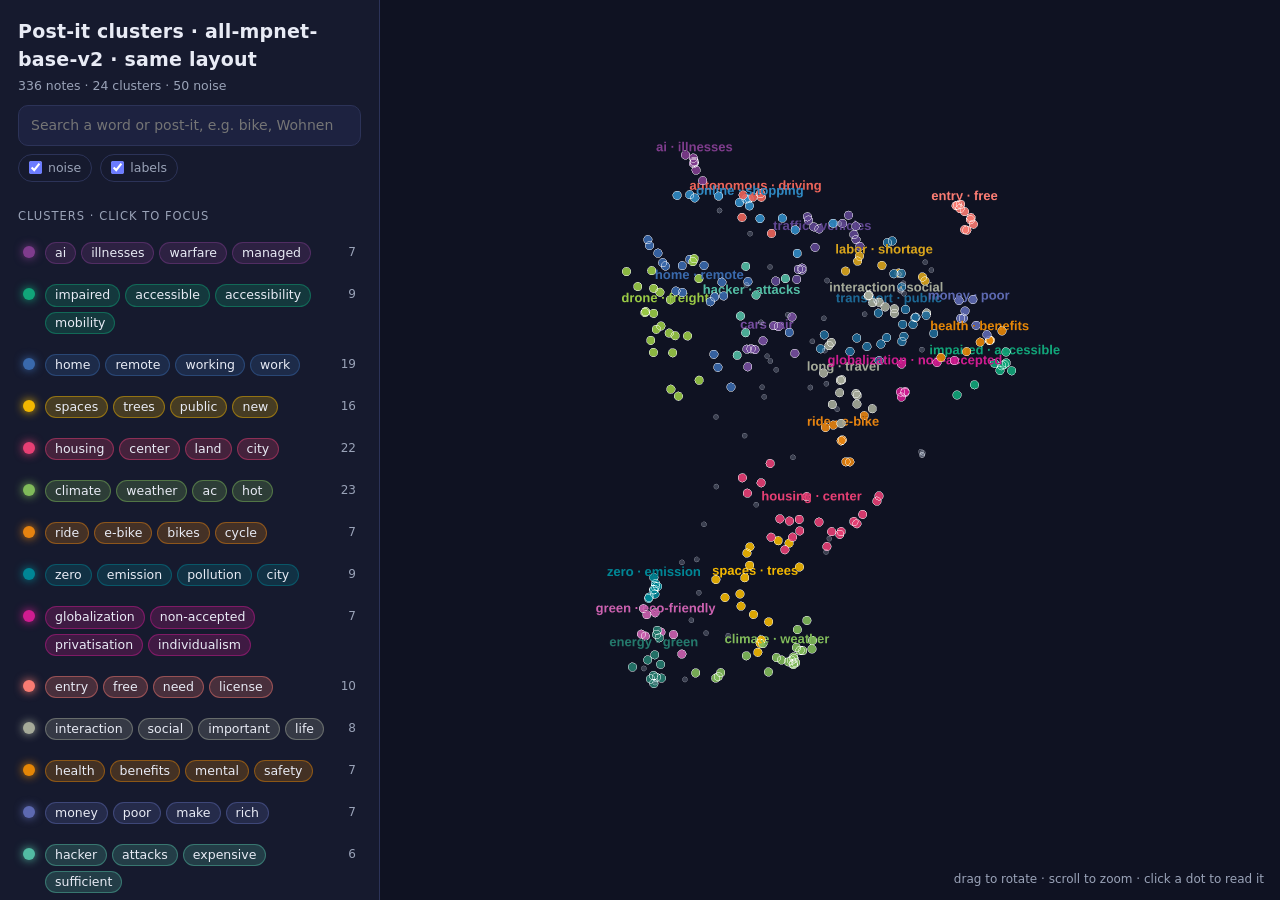
==== commit 8ca59371: "HDBSCAN min_samples 2 (noise 99 -> 50); rebuild the cluster pages Co-Authored-By: Claude Opus 5.5 (1" ====
--- a/data/processed/clusters_all-mpnet-base-v2_simple.html
+++ b/data/processed/clusters_all-mpnet-base-v2_simple.html
@@ -1,6 +1,6 @@
 <!doctype html>
 <html lang="en"><head><meta charset="utf-8"><meta name="viewport" content="width=device-width, initial-scale=1">
-<title>Post-it clusters · all-mpnet-base-v2</title>
+<title>Post-it clusters · all-mpnet-base-v2 · same layout</title>
 <style>
   :root { --bg:#0f1222; --panel:#161a2e; --card:#1d2240; --line:#2c3358; --text:#e8ebf5; --dim:#9aa3b8; }
   * { box-sizing:border-box; }
@@ -49,7 +49,7 @@
 </style></head>
 <body><div class="app">
 <aside>
-  <header><h1>Post-it clusters · all-mpnet-base-v2</h1><div class="stats">336 notes · 21 clusters · 99 noise</div></header>
+  <header><h1>Post-it clusters · all-mpnet-base-v2 · same layout</h1><div class="stats">336 notes · 24 clusters · 50 noise</div></header>
   <div class="tools">
     <input type="search" id="q" placeholder="Search a word or post-it, e.g. bike, Wohnen, MA32…">
     <label class="toggle"><input type="checkbox" id="noise" checked> noise</label>
@@ -63,10 +63,10 @@
   </div>
 </aside>
 <main><div>                        <script type="text/javascript">window.PlotlyConfig = {MathJaxConfig: 'local'};</script>
-        <script charset="utf-8" src="https://cdn.plot.ly/plotly-2.35.2.min.js"></script>                <div id="plot" class="plotly-graph-div" style="height:100%; width:100%;"></div>            <script type="text/javascript">                                    window.PLOTLYENV=window.PLOTLYENV || {};                                    if (document.getElementById("plot")) {                    Plotly.newPlot(                        "plot",                        [{"customdata":[["AI\u003cbr\u003e\u003cspan style='color:#9aa3b8'\u003enote 16\u003c\u002fspan\u003e"],["no illnesses anymore, AI can detect illnesses\u003cbr\u003e\u003cspan style='color:#9aa3b8'\u003enote 46\u003c\u002fspan\u003e"],["AI\u003cbr\u003e\u003cspan style='color:#9aa3b8'\u003enote 120\u003c\u002fspan\u003e"],["AI Managed leads to data centers\u003cbr\u003e\u003cspan style='color:#9aa3b8'\u003enote 126\u003c\u002fspan\u003e"],["Increasing AI Consumption leads to needs more energy\u003cbr\u003eand hardware to run and maintain this demand\u003cbr\u003e\u003cspan style='color:#9aa3b8'\u003enote 127\u003c\u002fspan\u003e"],["AI warfare demands huge computational cycles\u003cbr\u003e\u003cspan style='color:#9aa3b8'\u003enote 133\u003c\u002fspan\u003e"],["lifestyle: usage of AI for everything\u003cbr\u003e\u003cspan style='color:#9aa3b8'\u003enote 219\u003c\u002fspan\u003e"]],"hovertemplate":"%{customdata[0]}\u003cextra\u003ecluster 0\u003c\u002fextra\u003e","marker":{"color":"rgb(127, 60, 141)","line":{"color":"rgba(255,255,255,0.5)","width":0.5},"opacity":0.9,"size":5},"mode":"markers","x":[8.312845,8.373007,8.311055,8.244215,8.335277,8.354721,8.379429],"y":[-5.215517,-5.148824,-5.217547,-5.206553,-5.1680264,-5.2682834,-5.1397696],"z":[1.2265137,1.2266521,1.2167975,1.0673556,1.1669805,1.275443,1.269238],"type":"scatter3d"},{"customdata":[["more funding for Accessibility\u003cbr\u003e\u003cspan style='color:#9aa3b8'\u003enote 75\u003c\u002fspan\u003e"],["mobility impaired people who can&#x27;t walk on all\u003cbr\u003esurfaces\u003cbr\u003e\u003cspan style='color:#9aa3b8'\u003enote 197\u003c\u002fspan\u003e"],["mobility impaired people\u003cbr\u003e\u003cspan style='color:#9aa3b8'\u003enote 206\u003c\u002fspan\u003e"],["without stairs (accessible with e.g. elevators)\u003cbr\u003e\u003cspan style='color:#9aa3b8'\u003enote 217\u003c\u002fspan\u003e"],["limited accessibility\u003cbr\u003e\u003cspan style='color:#9aa3b8'\u003enote 229\u003c\u002fspan\u003e"],["inclusive (accessible for everyone)\u003cbr\u003e\u003cspan style='color:#9aa3b8'\u003enote 239\u003c\u002fspan\u003e"],["accessible without degree\u003cbr\u003e\u003cspan style='color:#9aa3b8'\u003enote 240\u003c\u002fspan\u003e"],["mobility impaired\u003cbr\u003e\u003cspan style='color:#9aa3b8'\u003enote 249\u003c\u002fspan\u003e"],["Build with a lot of stairs (accessibility)\u003cbr\u003e\u003cspan style='color:#9aa3b8'\u003enote 260\u003c\u002fspan\u003e"]],"hovertemplate":"%{customdata[0]}\u003cextra\u003ecluster 1\u003c\u002fextra\u003e","marker":{"color":"rgb(17, 165, 121)","line":{"color":"rgba(255,255,255,0.5)","width":0.5},"opacity":0.9,"size":5},"mode":"markers","x":[6.6830974,6.5058565,6.5121675,6.7652974,6.626901,6.53672,6.5893393,6.5517554,6.670749],"y":[-3.3520973,-3.4177012,-3.399046,-3.6681943,-3.2730114,-3.2753396,-3.3108819,-3.346444,-3.5578604],"z":[-0.41670763,-0.5453455,-0.49448785,-0.76922464,-0.406513,-0.50197613,-0.3285888,-0.45997718,-0.6699365],"type":"scatter3d"},{"customdata":[["Climate warming leads to Houses too hot\u003cbr\u003e\u003cspan style='color:#9aa3b8'\u003enote 53\u003c\u002fspan\u003e"],["Water scarcity\u003cbr\u003e\u003cspan style='color:#9aa3b8'\u003enote 54\u003c\u002fspan\u003e"],["Aging of society, more heatwaves\u003cbr\u003e\u003cspan style='color:#9aa3b8'\u003enote 76\u003c\u002fspan\u003e"],["Heat waves, Climate warming\u003cbr\u003e\u003cspan style='color:#9aa3b8'\u003enote 97\u003c\u002fspan\u003e"],["ACs for all buildings\u003cbr\u003e\u003cspan style='color:#9aa3b8'\u003enote 114\u003c\u002fspan\u003e"],["weak insulation and AC and heating leads to fossil\u003cbr\u003efuels\u003cbr\u003e\u003cspan style='color:#9aa3b8'\u003enote 137\u003c\u002fspan\u003e"],["Ac&#x27;s at work (not so hot) In Summer\u003cbr\u003e\u003cspan style='color:#9aa3b8'\u003enote 146\u003c\u002fspan\u003e"],["only for climate motivated people (Social Score)\u003cbr\u003e\u003cspan style='color:#9aa3b8'\u003enote 173\u003c\u002fspan\u003e"],["Extra Weather minus 30 Degrees and plus 40 Degrees\u003cbr\u003e\u003cspan style='color:#9aa3b8'\u003enote 268\u003c\u002fspan\u003e"],["Insufficient Power Production (Cloudy or No Wind)\u003cbr\u003e\u003cspan style='color:#9aa3b8'\u003enote 270\u003c\u002fspan\u003e"],["overheating\u003cbr\u003e\u003cspan style='color:#9aa3b8'\u003enote 271\u003c\u002fspan\u003e"],["cooking or climate change\u003cbr\u003e\u003cspan style='color:#9aa3b8'\u003enote 282\u003c\u002fspan\u003e"],["depends on the weather (climate)\u003cbr\u003e\u003cspan style='color:#9aa3b8'\u003enote 284\u003c\u002fspan\u003e"],["Climate Change Floods Freak Weather Events\u003cbr\u003e\u003cspan style='color:#9aa3b8'\u003enote 287\u003c\u002fspan\u003e"],["Heavy rain\u003cbr\u003e\u003cspan style='color:#9aa3b8'\u003enote 311\u003c\u002fspan\u003e"],["Outdoor Heating and AC\u003cbr\u003e\u003cspan style='color:#9aa3b8'\u003enote 315\u003c\u002fspan\u003e"],["AC everywhere\u003cbr\u003e\u003cspan style='color:#9aa3b8'\u003enote 316\u003c\u002fspan\u003e"],["Nature catastrophes\u003cbr\u003e\u003cspan style='color:#9aa3b8'\u003enote 318\u003c\u002fspan\u003e"],["Climate shock leads to use the bike\u003cbr\u003e\u003cspan style='color:#9aa3b8'\u003enote 321\u003c\u002fspan\u003e"],["Climate shock leads to no combustion engines\u003cbr\u003e\u003cspan style='color:#9aa3b8'\u003enote 322\u003c\u002fspan\u003e"]],"hovertemplate":"%{customdata[0]}\u003cextra\u003ecluster 2\u003c\u002fextra\u003e","marker":{"color":"rgb(57, 105, 172)","line":{"color":"rgba(255,255,255,0.5)","width":0.5},"opacity":0.9,"size":5},"mode":"markers","x":[8.251086,8.906341,8.089023,8.057909,8.496705,8.40763,8.364796,7.8780785,7.9750724,8.672121,8.290475,8.086395,7.9898167,8.100758,8.463867,8.377931,8.490084,8.111509,7.7830133,8.24474],"y":[-4.2136555,-4.448456,-4.3005223,-4.297777,-4.105566,-4.2717004,-4.0981126,-4.5598006,-4.26183,-4.371087,-4.1443963,-4.353035,-4.2385197,-4.4087396,-4.3212843,-4.0824947,-4.023877,-4.3593936,-4.52791,-4.639113],"z":[-3.0452363,-3.0021467,-3.0974464,-3.1150599,-2.9012024,-3.0036812,-3.0034235,-3.0931597,-3.1190417,-2.9023812,-3.053987,-3.0936728,-3.006713,-3.2549238,-3.1560614,-2.9986382,-2.8829026,-3.209512,-3.0203676,-3.1133823],"type":"scatter3d"},{"customdata":[["Green spaces; Public transport connections\u003cbr\u003e\u003cspan style='color:#9aa3b8'\u003enote 25\u003c\u002fspan\u003e"],["Green spaces\u003cbr\u003e\u003cspan style='color:#9aa3b8'\u003enote 40\u003c\u002fspan\u003e"],["Funding for citizens who plant trees\u003cbr\u003e\u003cspan style='color:#9aa3b8'\u003enote 45\u003c\u002fspan\u003e"],["Space that feels unsafe for women\u003cbr\u003e\u003cspan style='color:#9aa3b8'\u003enote 74\u003c\u002fspan\u003e"],["Eco-friendly public spaces and Eco-friendly mindset\u003cbr\u003efrom everyone\u003cbr\u003e\u003cspan style='color:#9aa3b8'\u003enote 176\u003c\u002fspan\u003e"],["Living in nature is the new accepted life style\u003cbr\u003e\u003cspan style='color:#9aa3b8'\u003enote 178\u003c\u002fspan\u003e"],["Public space is irrelevant because individual houses\u003cbr\u003ewith big open spaces!\u003cbr\u003e\u003cspan style='color:#9aa3b8'\u003enote 211\u003c\u002fspan\u003e"],["parks\u003cbr\u003e\u003cspan style='color:#9aa3b8'\u003enote 218\u003c\u002fspan\u003e"],["Planting trees\u003cbr\u003e\u003cspan style='color:#9aa3b8'\u003enote 267\u003c\u002fspan\u003e"],["to save Nature reserves\u003cbr\u003e\u003cspan style='color:#9aa3b8'\u003enote 269\u003c\u002fspan\u003e"],["green policy, new leads to a public space needs to\u003cbr\u003ebe built there\u003cbr\u003e\u003cspan style='color:#9aa3b8'\u003enote 275\u003c\u002fspan\u003e"]],"hovertemplate":"%{customdata[0]}\u003cextra\u003ecluster 3\u003c\u002fextra\u003e","marker":{"color":"rgb(242, 183, 1)","line":{"color":"rgba(255,255,255,0.5)","width":0.5},"opacity":0.9,"size":5},"mode":"markers","x":[8.8870945,8.90541,8.959129,8.635117,9.068578,9.146916,8.661193,9.0027075,8.88422,9.123096,9.039223],"y":[-4.0564637,-4.0056696,-4.0693836,-3.957855,-4.244122,-4.03697,-3.8000116,-3.880767,-4.0050664,-3.877451,-3.9125562],"z":[-1.6479603,-1.7322408,-2.121708,-1.5951651,-1.8969048,-1.9411509,-1.5446979,-1.4733455,-2.2058759,-1.8480524,-1.750862],"type":"scatter3d"},{"customdata":[["cheaper house In some region and expensive elsewhere\u003cbr\u003e\u003cspan style='color:#9aa3b8'\u003enote 8\u003c\u002fspan\u003e"],["Urban densification leads to Urban space must be\u003cbr\u003eused for housing (e.g., due to overpopulation) leads\u003cbr\u003eto Public space must be limited\u003cbr\u003e\u003cspan style='color:#9aa3b8'\u003enote 21\u003c\u002fspan\u003e"],["Single-family homes will remain or become the\u003cbr\u003eStandard\u003cbr\u003e\u003cspan style='color:#9aa3b8'\u003enote 29\u003c\u002fspan\u003e"],["Houses are expensive leads to Exclusive!\u003cbr\u003e\u003cspan style='color:#9aa3b8'\u003enote 59\u003c\u002fspan\u003e"],["Opposite of urbanisation is ruralisation\u003cbr\u003e\u003cspan style='color:#9aa3b8'\u003enote 160\u003c\u002fspan\u003e"],["with good city concepts\u003cbr\u003e\u003cspan style='color:#9aa3b8'\u003enote 179\u003c\u002fspan\u003e"],["Mixed land use Workplace and housing close\u003cbr\u003e\u003cspan style='color:#9aa3b8'\u003enote 215\u003c\u002fspan\u003e"],["Grouping by type Separation of Housing, work,\u003cbr\u003ehospital and school e.g. Education Zones\u003cbr\u003e\u003cspan style='color:#9aa3b8'\u003enote 223\u003c\u002fspan\u003e"],["with monuments (e.g. Eiffel Tower)\u003cbr\u003e\u003cspan style='color:#9aa3b8'\u003enote 233\u003c\u002fspan\u003e"],["with monuments and places of identity\u003cbr\u003e\u003cspan style='color:#9aa3b8'\u003enote 246\u003c\u002fspan\u003e"],["more mix land use commercial housing\u003cbr\u003e\u003cspan style='color:#9aa3b8'\u003enote 256\u003c\u002fspan\u003e"],["Villas or mansions\u003cbr\u003e\u003cspan style='color:#9aa3b8'\u003enote 259\u003c\u002fspan\u003e"],["Shared housing concepts\u003cbr\u003e\u003cspan style='color:#9aa3b8'\u003enote 262\u003c\u002fspan\u003e"],["Planning; Political Grouping by x\u003cbr\u003e\u003cspan style='color:#9aa3b8'\u003enote 303\u003c\u002fspan\u003e"],["Planning, Political\u003cbr\u003e\u003cspan style='color:#9aa3b8'\u003enote 304\u003c\u002fspan\u003e"],["Rent Control\u003cbr\u003e\u003cspan style='color:#9aa3b8'\u003enote 329\u003c\u002fspan\u003e"]],"hovertemplate":"%{customdata[0]}\u003cextra\u003ecluster 4\u003c\u002fextra\u003e","marker":{"color":"rgb(231, 63, 116)","line":{"color":"rgba(255,255,255,0.5)","width":0.5},"opacity":0.9,"size":5},"mode":"markers","x":[8.239497,8.804133,8.412179,8.27281,8.711032,9.028836,8.601294,8.936161,9.076546,9.10371,8.532399,8.406025,8.279178,8.91252,9.01154,8.152021],"y":[-3.4923248,-3.52587,-3.4636307,-3.4261703,-3.5403466,-3.4953573,-3.5194318,-3.4921172,-3.3948464,-3.5135062,-3.4504898,-3.485714,-3.3598146,-3.406328,-3.3783324,-3.3281615],"z":[-1.3923488,-1.1729169,-1.4052529,-1.3750992,-1.0186447,-1.0719525,-1.2707583,-1.124448,-1.2741749,-1.2046599,-1.3551134,-1.4418857,-1.2644712,-1.1840503,-1.1871549,-1.1827285],"type":"scatter3d"},{"customdata":[["Zero Emission Offices\u003cbr\u003e\u003cspan style='color:#9aa3b8'\u003enote 123\u003c\u002fspan\u003e"],["E-cars don&#x27;t pollute\u003cbr\u003e\u003cspan style='color:#9aa3b8'\u003enote 263\u003c\u002fspan\u003e"],["environmental policies (full life cycle emission for\u003cbr\u003eEVs!)\u003cbr\u003e\u003cspan style='color:#9aa3b8'\u003enote 274\u003c\u002fspan\u003e"],["zero emission city zones\u003cbr\u003e\u003cspan style='color:#9aa3b8'\u003enote 276\u003c\u002fspan\u003e"],["zero emission delivery\u003cbr\u003e\u003cspan style='color:#9aa3b8'\u003enote 277\u003c\u002fspan\u003e"],["Zero emission City: policy\u003cbr\u003e\u003cspan style='color:#9aa3b8'\u003enote 290\u003c\u002fspan\u003e"],["zero emission Care Spaces; Energy etc\u003cbr\u003e\u003cspan style='color:#9aa3b8'\u003enote 307\u003c\u002fspan\u003e"],["zero pollution\u003cbr\u003e\u003cspan style='color:#9aa3b8'\u003enote 313\u003c\u002fspan\u003e"],["zero pollution\u003cbr\u003e\u003cspan style='color:#9aa3b8'\u003enote 314\u003c\u002fspan\u003e"]],"hovertemplate":"%{customdata[0]}\u003cextra\u003ecluster 5\u003c\u002fextra\u003e","marker":{"color":"rgb(128, 186, 90)","line":{"color":"rgba(255,255,255,0.5)","width":0.5},"opacity":0.9,"size":5},"mode":"markers","x":[8.930954,8.902788,8.981864,8.90979,8.970055,8.934148,8.944347,9.050446,9.03807],"y":[-5.2725353,-5.361312,-5.2490206,-5.33104,-5.284514,-5.3251796,-5.2899356,-5.2516065,-5.262883],"z":[-2.4685502,-2.4265523,-2.517371,-2.4748104,-2.493982,-2.521566,-2.4739873,-2.5332057,-2.5319946],"type":"scatter3d"},{"customdata":[["Live more remote Working from home, Delivery\u003cbr\u003eservices, Online shopping\u003cbr\u003e\u003cspan style='color:#9aa3b8'\u003enote 23\u003c\u002fspan\u003e"],["Live more Remote Working from home\u003cbr\u003e\u003cspan style='color:#9aa3b8'\u003enote 31\u003c\u002fspan\u003e"],["home office\u003cbr\u003e\u003cspan style='color:#9aa3b8'\u003enote 56\u003c\u002fspan\u003e"],["Living more remotely Working from home, Delivery\u003cbr\u003eservices, Online shopping\u003cbr\u003e\u003cspan style='color:#9aa3b8'\u003enote 78\u003c\u002fspan\u003e"],["Blending work and living leads to more walking\u003cbr\u003e\u003cspan style='color:#9aa3b8'\u003enote 80\u003c\u002fspan\u003e"],["Strong separation of workplace and home\u003cbr\u003e\u003cspan style='color:#9aa3b8'\u003enote 81\u003c\u002fspan\u003e"],["Remote work\u003cbr\u003e\u003cspan style='color:#9aa3b8'\u003enote 104\u003c\u002fspan\u003e"],["Telework\u003cbr\u003e\u003cspan style='color:#9aa3b8'\u003enote 140\u003c\u002fspan\u003e"],["Telemedicine\u003cbr\u003e\u003cspan style='color:#9aa3b8'\u003enote 144\u003c\u002fspan\u003e"],["Developing remote areas leads to separation of work\u003cbr\u003eand house\u003cbr\u003e\u003cspan style='color:#9aa3b8'\u003enote 158\u003c\u002fspan\u003e"],["Telemedicine\u003cbr\u003e\u003cspan style='color:#9aa3b8'\u003enote 171\u003c\u002fspan\u003e"],["Home office\u003cbr\u003e\u003cspan style='color:#9aa3b8'\u003enote 193\u003c\u002fspan\u003e"],["Remote work\u003cbr\u003e\u003cspan style='color:#9aa3b8'\u003enote 230\u003c\u002fspan\u003e"],["working more, less time at home\u003cbr\u003e\u003cspan style='color:#9aa3b8'\u003enote 241\u003c\u002fspan\u003e"],["Going back to Heavy industrial instead of offices\u003cbr\u003e\u003cspan style='color:#9aa3b8'\u003enote 242\u003c\u002fspan\u003e"]],"hovertemplate":"%{customdata[0]}\u003cextra\u003ecluster 6\u003c\u002fextra\u003e","marker":{"color":"rgb(230, 131, 16)","line":{"color":"rgba(255,255,255,0.5)","width":0.5},"opacity":0.9,"size":5},"mode":"markers","x":[9.456354,9.56829,9.671532,9.404211,9.329928,9.520063,9.669948,9.652314,9.552574,9.473349,9.583775,9.657818,9.668135,9.464735,9.203542],"y":[-3.8525627,-3.7900963,-3.7373328,-3.7707074,-3.41978,-3.5301445,-3.8354278,-3.9314458,-4.1734843,-3.6350152,-4.1141033,-3.6857,-3.8648348,-3.519047,-3.8274932],"z":[0.8914122,0.881884,0.74337554,0.8558523,0.80163157,0.7160596,0.89014846,0.95414305,0.9849201,0.6519135,0.9598808,0.74150413,0.9062328,0.8046855,0.59538984],"type":"scatter3d"},{"customdata":[["high resources for batteries\u003cbr\u003e\u003cspan style='color:#9aa3b8'\u003enote 15\u003c\u002fspan\u003e"],["Technological progress: Solar, geothermal power\u003cbr\u003eplants, tidal power plants\u003cbr\u003e\u003cspan style='color:#9aa3b8'\u003enote 49\u003c\u002fspan\u003e"],["Green energy is everywhere so we have unlimited\u003cbr\u003eclean source of energy leads to infrastructure runs\u003cbr\u003ewith less cost\u003cbr\u003e\u003cspan style='color:#9aa3b8'\u003enote 60\u003c\u002fspan\u003e"],["Renewable Energy\u003cbr\u003e\u003cspan style='color:#9aa3b8'\u003enote 71\u003c\u002fspan\u003e"],["Green roofs, Solar panels, Urban gardening\u003cbr\u003e\u003cspan style='color:#9aa3b8'\u003enote 98\u003c\u002fspan\u003e"],["green Infrastructure\u003cbr\u003e\u003cspan style='color:#9aa3b8'\u003enote 131\u003c\u002fspan\u003e"],["produce energy at home (individual)\u003cbr\u003e\u003cspan style='color:#9aa3b8'\u003enote 135\u003c\u002fspan\u003e"],["private energy production with PV etc.\u003cbr\u003e\u003cspan style='color:#9aa3b8'\u003enote 169\u003c\u002fspan\u003e"],["Fight against Wind Turbines\u003cbr\u003e\u003cspan style='color:#9aa3b8'\u003enote 187\u003c\u002fspan\u003e"],["As a form of Pride to have Stable and good\u003cbr\u003eInfrastructure Green Power is the Goal\u003cbr\u003e\u003cspan style='color:#9aa3b8'\u003enote 189\u003c\u002fspan\u003e"],["Anti-nuclear becomes anti-coal e.g.\u003cbr\u003e\u003cspan style='color:#9aa3b8'\u003enote 190\u003c\u002fspan\u003e"],["green energy\u003cbr\u003e\u003cspan style='color:#9aa3b8'\u003enote 280\u003c\u002fspan\u003e"]],"hovertemplate":"%{customdata[0]}\u003cextra\u003ecluster 7\u003c\u002fextra\u003e","marker":{"color":"rgb(0, 134, 149)","line":{"color":"rgba(255,255,255,0.5)","width":0.5},"opacity":0.9,"size":5},"mode":"markers","x":[9.280764,9.627162,9.66311,9.523822,9.371201,9.492442,9.577128,9.569922,9.597714,9.600466,9.729536,9.473049],"y":[-4.585338,-4.462179,-4.426254,-4.567812,-4.359258,-4.507718,-4.4499497,-4.3881135,-4.4633136,-4.4127016,-4.5550003,-4.5274334],"z":[-2.4914079,-2.7017016,-2.476482,-2.7747664,-2.5305643,-2.311907,-2.703716,-2.6842926,-2.762807,-2.4513614,-2.578386,-2.666856],"type":"scatter3d"},{"customdata":[["Eco-status image\u003cbr\u003e\u003cspan style='color:#9aa3b8'\u003enote 200\u003c\u002fspan\u003e"],["pollution and green transformation\u003cbr\u003e\u003cspan style='color:#9aa3b8'\u003enote 285\u003c\u002fspan\u003e"],["green; life style; green zero emission housing\u003cbr\u003e\u003cspan style='color:#9aa3b8'\u003enote 288\u003c\u002fspan\u003e"],["Already eco-friendly\u003cbr\u003e\u003cspan style='color:#9aa3b8'\u003enote 309\u003c\u002fspan\u003e"],["Always Eco-friendly\u003cbr\u003e\u003cspan style='color:#9aa3b8'\u003enote 310\u003c\u002fspan\u003e"]],"hovertemplate":"%{customdata[0]}\u003cextra\u003ecluster 8\u003c\u002fextra\u003e","marker":{"color":"rgb(207, 28, 144)","line":{"color":"rgba(255,255,255,0.5)","width":0.5},"opacity":0.9,"size":5},"mode":"markers","x":[9.297498,9.200411,9.313524,9.434137,9.3890915],"y":[-4.9331985,-4.9483523,-4.71887,-4.8331265,-4.843358],"z":[-2.445538,-2.4777474,-2.5144706,-2.5323203,-2.5783722],"type":"scatter3d"},{"customdata":[["from producer to customer, least travels, so less\u003cbr\u003eresource needed for delivery!\u003cbr\u003e\u003cspan style='color:#9aa3b8'\u003enote 0\u003c\u002fspan\u003e"],["Commuters take packages along\u003cbr\u003e\u003cspan style='color:#9aa3b8'\u003enote 44\u003c\u002fspan\u003e"],["with low prices and easy or quick service (using\u003cbr\u003edrone!)\u003cbr\u003e\u003cspan style='color:#9aa3b8'\u003enote 58\u003c\u002fspan\u003e"],["Drone tech is expensive leads to more price of\u003cbr\u003eservice leads to less usage\u003cbr\u003e\u003cspan style='color:#9aa3b8'\u003enote 62\u003c\u002fspan\u003e"],["Freight Infrastructure goes irrelevant when drone\u003cbr\u003edelivery becomes the norm!\u003cbr\u003e\u003cspan style='color:#9aa3b8'\u003enote 65\u003c\u002fspan\u003e"],["Drone based delivery. No infrastructure needed (pack\u003cbr\u003estation, trucks, vans, etc).\u003cbr\u003e\u003cspan style='color:#9aa3b8'\u003enote 67\u003c\u002fspan\u003e"],["Can be everywhere in the world when using a drone\u003cbr\u003e(no need for roads or such infrastructure!)\u003cbr\u003e\u003cspan style='color:#9aa3b8'\u003enote 68\u003c\u002fspan\u003e"],["high parcel pricing or policies\u003cbr\u003e\u003cspan style='color:#9aa3b8'\u003enote 105\u003c\u002fspan\u003e"],["Focus on just-in-time or instant deliveries leads to\u003cbr\u003ehigher parcel volumes or higher infrastructure\u003cbr\u003erequirements\u003cbr\u003e\u003cspan style='color:#9aa3b8'\u003enote 106\u003c\u002fspan\u003e"],["integrated passenger and freight transport\u003cbr\u003e\u003cspan style='color:#9aa3b8'\u003enote 107\u003c\u002fspan\u003e"],["Drone parcel delivery\u003cbr\u003e\u003cspan style='color:#9aa3b8'\u003enote 108\u003c\u002fspan\u003e"],["lower parcel pricing or crowd-shipping\u003cbr\u003e\u003cspan style='color:#9aa3b8'\u003enote 119\u003c\u002fspan\u003e"],["Autonomous UAMs no infrastructure needed can work\u003cbr\u003eanywhere in the world!\u003cbr\u003e\u003cspan style='color:#9aa3b8'\u003enote 124\u003c\u002fspan\u003e"],["Urban underground freight systems\u003cbr\u003e\u003cspan style='color:#9aa3b8'\u003enote 153\u003c\u002fspan\u003e"],["Need products delivered at home!\u003cbr\u003e\u003cspan style='color:#9aa3b8'\u003enote 191\u003c\u002fspan\u003e"],["bundling of services (passenger and freight e.g.)\u003cbr\u003e\u003cspan style='color:#9aa3b8'\u003enote 272\u003c\u002fspan\u003e"],["drop off points; no home delivery\u003cbr\u003e\u003cspan style='color:#9aa3b8'\u003enote 279\u003c\u002fspan\u003e"]],"hovertemplate":"%{customdata[0]}\u003cextra\u003ecluster 9\u003c\u002fextra\u003e","marker":{"color":"rgb(249, 123, 114)","line":{"color":"rgba(255,255,255,0.5)","width":0.5},"opacity":0.9,"size":5},"mode":"markers","x":[8.573135,8.222435,8.468674,8.260958,8.319533,8.435091,8.12007,8.446218,8.441449,8.180418,8.397395,8.461443,8.064306,8.082366,8.629493,8.286438,8.498687],"y":[-5.520672,-5.8196077,-5.674613,-5.3695354,-5.63917,-5.7113695,-5.4807215,-5.851356,-5.7281785,-5.789539,-5.675925,-5.8162417,-5.6022773,-5.7363777,-5.8136535,-5.8491263,-5.85376],"z":[-0.18095042,-0.36601737,0.2808983,0.3760449,-3.2712924e-6,0.11135623,0.18088758,-0.13354029,-0.11438072,-0.39408293,0.07633523,-0.112238675,0.3245979,-0.4062329,0.2766123,-0.29202464,0.11192482],"type":"scatter3d"},{"customdata":[["for grocery shopping (e.g. family)\u003cbr\u003e\u003cspan style='color:#9aa3b8'\u003enote 2\u003c\u002fspan\u003e"],["Increasing prices\u003cbr\u003e\u003cspan style='color:#9aa3b8'\u003enote 10\u003c\u002fspan\u003e"],["Discounts or save money by buying online!\u003cbr\u003e\u003cspan style='color:#9aa3b8'\u003enote 13\u003c\u002fspan\u003e"],["Skilled labor shortage or Demographics\u003cbr\u003e\u003cspan style='color:#9aa3b8'\u003enote 19\u003c\u002fspan\u003e"],["better pay in social sector jobs\u003cbr\u003e\u003cspan style='color:#9aa3b8'\u003enote 42\u003c\u002fspan\u003e"],["due increase in online shopping\u003cbr\u003e\u003cspan style='color:#9aa3b8'\u003enote 103\u003c\u002fspan\u003e"],["Shops are Closing leads to Replacement\u003cbr\u003e\u003cspan style='color:#9aa3b8'\u003enote 118\u003c\u002fspan\u003e"],["more online shopping\u003cbr\u003e\u003cspan style='color:#9aa3b8'\u003enote 141\u003c\u002fspan\u003e"],["too many other options\u003cbr\u003e\u003cspan style='color:#9aa3b8'\u003enote 143\u003c\u002fspan\u003e"],["lower paid workplaces (e.g. McDonalds)\u003cbr\u003e\u003cspan style='color:#9aa3b8'\u003enote 170\u003c\u002fspan\u003e"],["labor shortage\u003cbr\u003e\u003cspan style='color:#9aa3b8'\u003enote 194\u003c\u002fspan\u003e"],["Shopping in the city as lifestyle (rest has to order\u003cbr\u003ein Virtual life online)\u003cbr\u003e\u003cspan style='color:#9aa3b8'\u003enote 205\u003c\u002fspan\u003e"],["Excessive online shopping consequences\u003cbr\u003e\u003cspan style='color:#9aa3b8'\u003enote 221\u003c\u002fspan\u003e"],["Everyone is buying everything online\u003cbr\u003e\u003cspan style='color:#9aa3b8'\u003enote 222\u003c\u002fspan\u003e"],["Education: higher standards\u003cbr\u003e\u003cspan style='color:#9aa3b8'\u003enote 225\u003c\u002fspan\u003e"],["demographics: more elderly People\u003cbr\u003e\u003cspan style='color:#9aa3b8'\u003enote 227\u003c\u002fspan\u003e"],["more options that are not require work\u003cbr\u003e\u003cspan style='color:#9aa3b8'\u003enote 327\u003c\u002fspan\u003e"]],"hovertemplate":"%{customdata[0]}\u003cextra\u003ecluster 10\u003c\u002fextra\u003e","marker":{"color":"rgb(165, 170, 153)","line":{"color":"rgba(255,255,255,0.5)","width":0.5},"opacity":0.9,"size":5},"mode":"markers","x":[8.617678,7.988809,8.610657,8.004372,7.9681306,8.405689,8.423133,8.713186,8.282188,8.045048,7.9556627,8.953853,8.6489725,8.656706,7.6875997,8.071345,8.598353],"y":[-4.5504155,-3.9787903,-4.216025,-3.7040622,-3.3238058,-4.0890007,-3.9157953,-4.2050776,-4.0849504,-3.4221604,-3.7319496,-4.1415477,-4.1730905,-4.198661,-3.3083656,-3.7645702,-4.1178675],"z":[0.98213077,0.8771746,1.065194,0.639658,0.614435,0.963741,0.7353873,1.1056359,0.85761434,0.6676537,0.6639494,1.1945784,1.1292639,1.124296,0.502851,0.56471765,0.98594165],"type":"scatter3d"},{"customdata":[["cheap\u003cbr\u003e\u003cspan style='color:#9aa3b8'\u003enote 5\u003c\u002fspan\u003e"],["Entry prices for Parks\u003cbr\u003e\u003cspan style='color:#9aa3b8'\u003enote 20\u003c\u002fspan\u003e"],["entry fee\u003cbr\u003e\u003cspan style='color:#9aa3b8'\u003enote 55\u003c\u002fspan\u003e"],["for free\u003cbr\u003e\u003cspan style='color:#9aa3b8'\u003enote 57\u003c\u002fspan\u003e"],["you need an expensive license for it\u003cbr\u003e\u003cspan style='color:#9aa3b8'\u003enote 61\u003c\u002fspan\u003e"],["for free\u003cbr\u003e\u003cspan style='color:#9aa3b8'\u003enote 100\u003c\u002fspan\u003e"],["owning a old one\u003cbr\u003e\u003cspan style='color:#9aa3b8'\u003enote 224\u003c\u002fspan\u003e"],["you need to have a certain age\u003cbr\u003e\u003cspan style='color:#9aa3b8'\u003enote 301\u003c\u002fspan\u003e"],["costs\u003cbr\u003e\u003cspan style='color:#9aa3b8'\u003enote 325\u003c\u002fspan\u003e"],["price\u003cbr\u003e\u003cspan style='color:#9aa3b8'\u003enote 334\u003c\u002fspan\u003e"],["free entry\u003cbr\u003e\u003cspan style='color:#9aa3b8'\u003enote 335\u003c\u002fspan\u003e"]],"hovertemplate":"%{customdata[0]}\u003cextra\u003ecluster 11\u003c\u002fextra\u003e","marker":{"color":"rgb(229, 134, 6)","line":{"color":"rgba(255,255,255,0.5)","width":0.5},"opacity":0.9,"size":5},"mode":"markers","x":[6.6430755,6.6044135,6.5228505,6.327764,6.388943,6.344778,6.6301036,6.379035,6.628906,6.6448007,6.3969116],"y":[-3.8767827,-3.8644743,-3.8782902,-3.9279404,-3.971963,-3.9491124,-4.197784,-3.9559963,-3.8399596,-3.8594077,-3.9036584],"z":[0.82678825,0.79803115,0.75945705,0.61346644,0.57039195,0.6520863,0.2872699,0.56549877,0.841314,0.8331214,0.6849621],"type":"scatter3d"},{"customdata":[["to survive and make money because no social money\u003cbr\u003e\u003cspan style='color:#9aa3b8'\u003enote 4\u003c\u002fspan\u003e"],["Necessary for satisfying demands for all and for\u003cbr\u003eanything\u003cbr\u003e\u003cspan style='color:#9aa3b8'\u003enote 7\u003c\u002fspan\u003e"],["Money as a status symbol\u003cbr\u003e\u003cspan style='color:#9aa3b8'\u003enote 86\u003c\u002fspan\u003e"],["materialistic Mindset: who can&#x27;t afford private\u003cbr\u003eproperty is dumb\u003cbr\u003e\u003cspan style='color:#9aa3b8'\u003enote 121\u003c\u002fspan\u003e"],["Class Separation: rich versus poor\u003cbr\u003e\u003cspan style='color:#9aa3b8'\u003enote 202\u003c\u002fspan\u003e"],["Only poor have to work\u003cbr\u003e\u003cspan style='color:#9aa3b8'\u003enote 220\u003c\u002fspan\u003e"],["to get all essential needs (materials stuff)\u003cbr\u003e\u003cspan style='color:#9aa3b8'\u003enote 248\u003c\u002fspan\u003e"]],"hovertemplate":"%{customdata[0]}\u003cextra\u003ecluster 12\u003c\u002fextra\u003e","marker":{"color":"rgb(93, 105, 177)","line":{"color":"rgba(255,255,255,0.5)","width":0.5},"opacity":0.9,"size":5},"mode":"markers","x":[7.84251,7.87816,7.7882876,7.658007,7.775115,7.689449,7.8072104],"y":[-2.7985835,-2.7834237,-2.734915,-2.7311027,-2.8872492,-2.9780042,-2.7625499],"z":[0.41593382,0.37341624,0.31122738,0.21188411,0.32546502,0.42311037,0.5002351],"type":"scatter3d"},{"customdata":[["Expropriation\u003cbr\u003e\u003cspan style='color:#9aa3b8'\u003enote 79\u003c\u002fspan\u003e"],["independent\u003cbr\u003e\u003cspan style='color:#9aa3b8'\u003enote 185\u003c\u002fspan\u003e"],["individualism\u003cbr\u003e\u003cspan style='color:#9aa3b8'\u003enote 238\u003c\u002fspan\u003e"],["globalization\u003cbr\u003e\u003cspan style='color:#9aa3b8'\u003enote 293\u003c\u002fspan\u003e"],["Globalization\u003cbr\u003e\u003cspan style='color:#9aa3b8'\u003enote 294\u003c\u002fspan\u003e"],["Privatisation\u003cbr\u003e\u003cspan style='color:#9aa3b8'\u003enote 324\u003c\u002fspan\u003e"]],"hovertemplate":"%{customdata[0]}\u003cextra\u003ecluster 13\u003c\u002fextra\u003e","marker":{"color":"rgb(82, 188, 163)","line":{"color":"rgba(255,255,255,0.5)","width":0.5},"opacity":0.9,"size":5},"mode":"markers","x":[8.342424,8.267777,8.246452,8.353037,8.41359,8.313971],"y":[-2.94002,-3.0116045,-2.706844,-2.898784,-2.84553,-2.9738784],"z":[-0.14157757,0.06959546,0.15383467,-0.09299712,-0.05405429,-0.11949398],"type":"scatter3d"},{"customdata":[["health benefits\u003cbr\u003e\u003cspan style='color:#9aa3b8'\u003enote 181\u003c\u002fspan\u003e"],["Health benefits\u003cbr\u003e\u003cspan style='color:#9aa3b8'\u003enote 192\u003c\u002fspan\u003e"],["fitness\u003cbr\u003e\u003cspan style='color:#9aa3b8'\u003enote 196\u003c\u002fspan\u003e"],["benefits (health, time used, safety)\u003cbr\u003e\u003cspan style='color:#9aa3b8'\u003enote 203\u003c\u002fspan\u003e"],["Self-care is not stigmatised in the society!\u003cbr\u003e(appreciated!)\u003cbr\u003e\u003cspan style='color:#9aa3b8'\u003enote 228\u003c\u002fspan\u003e"],["Personal health benefits\u003cbr\u003e\u003cspan style='color:#9aa3b8'\u003enote 237\u003c\u002fspan\u003e"],["could show your status in society\u003cbr\u003e\u003cspan style='color:#9aa3b8'\u003enote 261\u003c\u002fspan\u003e"],["Mental stability\u003cbr\u003e\u003cspan style='color:#9aa3b8'\u003enote 323\u003c\u002fspan\u003e"]],"hovertemplate":"%{customdata[0]}\u003cextra\u003ecluster 14\u003c\u002fextra\u003e","marker":{"color":"rgb(153, 201, 69)","line":{"color":"rgba(255,255,255,0.5)","width":0.5},"opacity":0.9,"size":5},"mode":"markers","x":[8.441951,8.450919,8.44135,8.369273,8.360938,8.4593115,8.551782,8.620393],"y":[-2.1288242,-2.1250525,-2.1234584,-2.0918546,-2.3683195,-2.1892781,-2.5627103,-2.372703],"z":[0.49883467,0.5016742,0.5015203,0.55372095,0.34548602,0.47759405,0.6080901,0.36887577],"type":"scatter3d"},{"customdata":[["more public spacing, more interaction more\u003cbr\u003eactivities social\u003cbr\u003e\u003cspan style='color:#9aa3b8'\u003enote 28\u003c\u002fspan\u003e"],["social interaction less important\u003cbr\u003e\u003cspan style='color:#9aa3b8'\u003enote 33\u003c\u002fspan\u003e"],["social interaction more important since in real life\u003cbr\u003eless contact e.g. self-checkout, etc.\u003cbr\u003e\u003cspan style='color:#9aa3b8'\u003enote 34\u003c\u002fspan\u003e"],["Life more digitized leads to Search for personal\u003cbr\u003econtacts leads to Meetings with other people\u003cbr\u003e\u003cspan style='color:#9aa3b8'\u003enote 91\u003c\u002fspan\u003e"],["Social interactions\u003cbr\u003e\u003cspan style='color:#9aa3b8'\u003enote 172\u003c\u002fspan\u003e"],["Social interaction\u003cbr\u003e\u003cspan style='color:#9aa3b8'\u003enote 174\u003c\u002fspan\u003e"],["judged before getting to know you\u003cbr\u003e\u003cspan style='color:#9aa3b8'\u003enote 226\u003c\u002fspan\u003e"]],"hovertemplate":"%{customdata[0]}\u003cextra\u003ecluster 15\u003c\u002fextra\u003e","marker":{"color":"rgb(204, 97, 176)","line":{"color":"rgba(255,255,255,0.5)","width":0.5},"opacity":0.9,"size":5},"mode":"markers","x":[8.836272,8.870866,8.910138,8.903343,8.846142,8.799425,8.808662],"y":[-2.7772028,-2.690528,-2.74336,-2.755347,-2.660616,-2.6226652,-2.6149647],"z":[0.69234794,0.7210468,0.76483476,0.7567792,0.6917482,0.6468755,0.681638],"type":"scatter3d"},{"customdata":[["Cycling is cheap compared to riding a car (social\u003cbr\u003eview status symbol)\u003cbr\u003e\u003cspan style='color:#9aa3b8'\u003enote 12\u003c\u002fspan\u003e"],["E-Bike city\u003cbr\u003e\u003cspan style='color:#9aa3b8'\u003enote 64\u003c\u002fspan\u003e"],["Bikes susceptible to damage or repairs\u003cbr\u003e\u003cspan style='color:#9aa3b8'\u003enote 92\u003c\u002fspan\u003e"],["cycle everywhere with better cycles or\u003cbr\u003einfrastructures. (e-bike, roads!)\u003cbr\u003e\u003cspan style='color:#9aa3b8'\u003enote 111\u003c\u002fspan\u003e"],["Bad cycle hardware (difficult to pedal longer!); No\u003cbr\u003einfrastructure to ride bike!\u003cbr\u003e\u003cspan style='color:#9aa3b8'\u003enote 113\u003c\u002fspan\u003e"],["More pedelecs or E-Bikes leads to more use for\u003cbr\u003ecommunities\u003cbr\u003e\u003cspan style='color:#9aa3b8'\u003enote 128\u003c\u002fspan\u003e"],["mountain bikes can ride everywhere\u003cbr\u003e\u003cspan style='color:#9aa3b8'\u003enote 258\u003c\u002fspan\u003e"]],"hovertemplate":"%{customdata[0]}\u003cextra\u003ecluster 16\u003c\u002fextra\u003e","marker":{"color":"rgb(36, 121, 108)","line":{"color":"rgba(255,255,255,0.5)","width":0.5},"opacity":0.9,"size":5},"mode":"markers","x":[6.7585397,7.045718,7.0350747,6.9459815,6.975455,6.9286957,6.9926777],"y":[-4.7782373,-5.014892,-4.750405,-4.886984,-4.7562513,-4.9195676,-4.9613647],"z":[-1.2937229,-1.4019712,-1.6808453,-1.5233709,-1.7029853,-1.54856,-1.376037],"type":"scatter3d"},{"customdata":[["lower cost to buy a car (Chinese vehicles?!)\u003cbr\u003e\u003cspan style='color:#9aa3b8'\u003enote 6\u003c\u002fspan\u003e"],["low traffic volume, without management necessity\u003cbr\u003e\u003cspan style='color:#9aa3b8'\u003enote 22\u003c\u002fspan\u003e"],["AI can capture traffic jam etc. via data (e.g.\u003cbr\u003enationwide) leads to e.g. traffic lights adjust\u003cbr\u003e\u003cspan style='color:#9aa3b8'\u003enote 39\u003c\u002fspan\u003e"],["Traffic increased by rising population\u003cbr\u003e\u003cspan style='color:#9aa3b8'\u003enote 41\u003c\u002fspan\u003e"],["low-cost or free offers from e.g. autonomous\u003cbr\u003evehicles\u003cbr\u003e\u003cspan style='color:#9aa3b8'\u003enote 48\u003c\u002fspan\u003e"],["Autonomous driving\u003cbr\u003e\u003cspan style='color:#9aa3b8'\u003enote 63\u003c\u002fspan\u003e"],["Autonomous driving with communication between all\u003cbr\u003ecars in the system!\u003cbr\u003e\u003cspan style='color:#9aa3b8'\u003enote 66\u003c\u002fspan\u003e"],["Lighter traffic volume\u003cbr\u003e\u003cspan style='color:#9aa3b8'\u003enote 82\u003c\u002fspan\u003e"],["Decrease in private car traffic, automation,\u003cbr\u003eautonomous driving\u003cbr\u003e\u003cspan style='color:#9aa3b8'\u003enote 109\u003c\u002fspan\u003e"],["High demand for luxury vehicles\u003cbr\u003e\u003cspan style='color:#9aa3b8'\u003enote 136\u003c\u002fspan\u003e"],["Increase in private car traffic\u003cbr\u003e\u003cspan style='color:#9aa3b8'\u003enote 142\u003c\u002fspan\u003e"],["new services such as Uber (no need to drive)\u003cbr\u003e\u003cspan style='color:#9aa3b8'\u003enote 152\u003c\u002fspan\u003e"],["for street congestions (buses)\u003cbr\u003e\u003cspan style='color:#9aa3b8'\u003enote 159\u003c\u002fspan\u003e"],["much more traffic volume\u003cbr\u003e\u003cspan style='color:#9aa3b8'\u003enote 166\u003c\u002fspan\u003e"],["AVS leads to automotive Traffic management leads to\u003cbr\u003eno need for usual upfront\u003cbr\u003e\u003cspan style='color:#9aa3b8'\u003enote 168\u003c\u002fspan\u003e"],["don&#x27;t drink and drive\u003cbr\u003e\u003cspan style='color:#9aa3b8'\u003enote 199\u003c\u002fspan\u003e"],["low traffic demand that require no management; focus\u003cbr\u003eon active mobility\u003cbr\u003e\u003cspan style='color:#9aa3b8'\u003enote 243\u003c\u002fspan\u003e"],["15 min city no traffic to Manage\u003cbr\u003e\u003cspan style='color:#9aa3b8'\u003enote 245\u003c\u002fspan\u003e"],["car focused policies\u003cbr\u003e\u003cspan style='color:#9aa3b8'\u003enote 296\u003c\u002fspan\u003e"],["policies (e.g. number of vehicles gets limited) less\u003cbr\u003eparking spots\u003cbr\u003e\u003cspan style='color:#9aa3b8'\u003enote 302\u003c\u002fspan\u003e"],["Premium brands (Mercedes)\u003cbr\u003e\u003cspan style='color:#9aa3b8'\u003enote 326\u003c\u002fspan\u003e"]],"hovertemplate":"%{customdata[0]}\u003cextra\u003ecluster 17\u003c\u002fextra\u003e","marker":{"color":"rgb(218, 165, 27)","line":{"color":"rgba(255,255,255,0.5)","width":0.5},"opacity":0.9,"size":5},"mode":"markers","x":[6.80766,7.363163,7.681452,7.294757,6.8029037,7.590239,7.4251738,7.27888,7.0711765,6.9409785,7.1376514,6.8239865,7.396463,7.32357,7.5040584,6.934791,7.4855976,7.3055196,6.9492736,6.879548,6.9440937],"y":[-4.815237,-5.053781,-5.3969593,-5.0563917,-4.963236,-5.4783783,-5.539328,-5.074699,-5.1332054,-4.736121,-5.0507674,-5.0178914,-5.142691,-5.0735645,-5.2166424,-5.35628,-5.195205,-4.8145056,-5.3286138,-5.262402,-4.760422],"z":[0.3504175,0.109499834,0.65488076,0.19763528,0.6048987,0.82258576,0.7726164,0.17395535,0.5169235,0.44673643,0.35793376,0.5265785,-0.2283935,0.18899685,0.5159626,0.5511548,0.090983815,-0.49321243,0.5270739,0.4461272,0.48873922],"type":"scatter3d"},{"customdata":[["Air ways e.g. flying Cars\u003cbr\u003e\u003cspan style='color:#9aa3b8'\u003enote 18\u003c\u002fspan\u003e"],["Amphibious vehicles\u003cbr\u003e\u003cspan style='color:#9aa3b8'\u003enote 37\u003c\u002fspan\u003e"],["urban air mobility\u003cbr\u003e\u003cspan style='color:#9aa3b8'\u003enote 148\u003c\u002fspan\u003e"],["travel speed vs. car\u003cbr\u003e\u003cspan style='color:#9aa3b8'\u003enote 154\u003c\u002fspan\u003e"],["non electric cars can travel everywhere\u003cbr\u003e\u003cspan style='color:#9aa3b8'\u003enote 155\u003c\u002fspan\u003e"],["Cars can&#x27;t Swim\u003cbr\u003e\u003cspan style='color:#9aa3b8'\u003enote 234\u003c\u002fspan\u003e"],["Cars Can&#x27;t fly\u003cbr\u003e\u003cspan style='color:#9aa3b8'\u003enote 235\u003c\u002fspan\u003e"],["public air mobility, Planes\u003cbr\u003e\u003cspan style='color:#9aa3b8'\u003enote 236\u003c\u002fspan\u003e"]],"hovertemplate":"%{customdata[0]}\u003cextra\u003ecluster 18\u003c\u002fextra\u003e","marker":{"color":"rgb(47, 138, 196)","line":{"color":"rgba(255,255,255,0.5)","width":0.5},"opacity":0.9,"size":5},"mode":"markers","x":[7.252487,6.9635596,7.3586607,6.773839,6.9340525,6.9752216,7.112294,7.2921824],"y":[-5.7748866,-5.748394,-5.769212,-5.209224,-5.5522137,-5.805102,-5.8129344,-5.7859364],"z":[-0.75026226,-0.5778161,-0.717884,-0.656964,-0.81239194,-0.5788561,-0.7028615,-0.7345969],"type":"scatter3d"},{"customdata":[["city: toll\u003cbr\u003e\u003cspan style='color:#9aa3b8'\u003enote 47\u003c\u002fspan\u003e"],["Long distances between doctor offices\u003cbr\u003e\u003cspan style='color:#9aa3b8'\u003enote 73\u003c\u002fspan\u003e"],["15 min town\u003cbr\u003e\u003cspan style='color:#9aa3b8'\u003enote 156\u003c\u002fspan\u003e"],["15 min Town no commuting (less)\u003cbr\u003e\u003cspan style='color:#9aa3b8'\u003enote 163\u003c\u002fspan\u003e"],["long ways between work, home, leisure activities\u003cbr\u003e\u003cspan style='color:#9aa3b8'\u003enote 164\u003c\u002fspan\u003e"],["just in cities or otherwise distances are too long\u003cbr\u003e\u003cspan style='color:#9aa3b8'\u003enote 216\u003c\u002fspan\u003e"],["in 15-Min-Cities\u003cbr\u003e\u003cspan style='color:#9aa3b8'\u003enote 252\u003c\u002fspan\u003e"]],"hovertemplate":"%{customdata[0]}\u003cextra\u003ecluster 19\u003c\u002fextra\u003e","marker":{"color":"rgb(118, 78, 159)","line":{"color":"rgba(255,255,255,0.5)","width":0.5},"opacity":0.9,"size":5},"mode":"markers","x":[7.0382,7.0602083,7.418738,7.326491,7.0553703,7.154839,7.4460583],"y":[-4.705883,-4.5874467,-4.4611654,-4.545383,-4.607952,-4.501578,-4.525519],"z":[-0.55820036,-0.94748443,-0.78660333,-0.7175379,-0.93665075,-0.9820705,-0.90894204],"type":"scatter3d"},{"customdata":[["better public transport connection, cheap\u003cbr\u003e\u003cspan style='color:#9aa3b8'\u003enote 3\u003c\u002fspan\u003e"],["Public transport connection Not good\u003cbr\u003e\u003cspan style='color:#9aa3b8'\u003enote 26\u003c\u002fspan\u003e"],["Individual motorized transport; No public transport\u003cbr\u003econnection\u003cbr\u003e\u003cspan style='color:#9aa3b8'\u003enote 27\u003c\u002fspan\u003e"],["Transport concepts connect cities, metropolitan\u003cbr\u003eareas, and rural regions through free or low-cost\u003cbr\u003eservices\u003cbr\u003e\u003cspan style='color:#9aa3b8'\u003enote 84\u003c\u002fspan\u003e"],["no external influences (e.g. no public transport\u003cbr\u003econnection)\u003cbr\u003e\u003cspan style='color:#9aa3b8'\u003enote 101\u003c\u002fspan\u003e"],["free public transport\u003cbr\u003e\u003cspan style='color:#9aa3b8'\u003enote 116\u003c\u002fspan\u003e"],["If you can&#x27;t afford a vehicle\u003cbr\u003e\u003cspan style='color:#9aa3b8'\u003enote 138\u003c\u002fspan\u003e"],["increase in public Transit leads to Less street\u003cbr\u003enetwork needed\u003cbr\u003e\u003cspan style='color:#9aa3b8'\u003enote 161\u003c\u002fspan\u003e"],["People can transport it by own car\u003cbr\u003e\u003cspan style='color:#9aa3b8'\u003enote 180\u003c\u002fspan\u003e"],["if there&#x27;s no staff or labor to drive\u003cbr\u003e\u003cspan style='color:#9aa3b8'\u003enote 182\u003c\u002fspan\u003e"],["captive riders in public transport\u003cbr\u003e\u003cspan style='color:#9aa3b8'\u003enote 201\u003c\u002fspan\u003e"],["good public transport service leads to no cars\u003cbr\u003e\u003cspan style='color:#9aa3b8'\u003enote 209\u003c\u002fspan\u003e"],["good transport connection to suburbs\u003cbr\u003e\u003cspan style='color:#9aa3b8'\u003enote 212\u003c\u002fspan\u003e"],["homeless people (e.g. Main Station)\u003cbr\u003e\u003cspan style='color:#9aa3b8'\u003enote 231\u003c\u002fspan\u003e"],["car lifestyle leads to public transport for poor\u003cbr\u003epeople\u003cbr\u003e\u003cspan style='color:#9aa3b8'\u003enote 251\u003c\u002fspan\u003e"],["car is irrelevant in good public transport\u003cbr\u003eenvironment because same performance as that of\u003cbr\u003eprivate car!\u003cbr\u003e\u003cspan style='color:#9aa3b8'\u003enote 273\u003c\u002fspan\u003e"],["public transport offer is too bad (non-urban or\u003cbr\u003esemi-urban)\u003cbr\u003e\u003cspan style='color:#9aa3b8'\u003enote 292\u003c\u002fspan\u003e"]],"hovertemplate":"%{customdata[0]}\u003cextra\u003ecluster 20\u003c\u002fextra\u003e","marker":{"color":"rgb(237, 100, 90)","line":{"color":"rgba(255,255,255,0.5)","width":0.5},"opacity":0.9,"size":5},"mode":"markers","x":[6.5958133,6.4227104,6.348902,6.7360954,6.4145756,6.3311033,6.480529,6.4892545,6.3732686,6.434729,6.3237796,6.416873,6.62966,6.443764,6.4805,6.421542,6.376867],"y":[-4.730079,-4.6210165,-4.5330834,-4.7775936,-4.4975576,-4.4124203,-4.6005197,-4.754328,-4.685059,-4.730973,-4.543512,-4.622144,-4.718002,-4.2218237,-4.5367475,-4.9284573,-4.637026],"z":[-0.60032487,-0.58924353,-0.35149512,-0.6018128,-0.39513543,-0.30797777,0.080089845,-0.5669584,-0.083918415,0.043818437,-0.3567943,-0.42287898,-0.7532197,-0.4120845,-0.24570712,-0.3792695,-0.5536416],"type":"scatter3d"},{"customdata":[["Plants from Southern Europe\u003cbr\u003e\u003cspan style='color:#9aa3b8'\u003enote 1\u003c\u002fspan\u003e"],["Energy expensive leads to running and providing\u003cbr\u003eservice is expensive therefore. Eg AI subscriptions\u003cbr\u003e\u003cspan style='color:#9aa3b8'\u003enote 9\u003c\u002fspan\u003e"],["Life Online leads to VR leads to Living in\u003cbr\u003eSimulation (Matrix)\u003cbr\u003e\u003cspan style='color:#9aa3b8'\u003enote 11\u003c\u002fspan\u003e"],["Shared desk leads to less identification\u003cbr\u003e\u003cspan style='color:#9aa3b8'\u003enote 14\u003c\u002fspan\u003e"],["Wireless Power transmission\u003cbr\u003e\u003cspan style='color:#9aa3b8'\u003enote 17\u003c\u002fspan\u003e"],["Car still as a status symbol (Lifestyle)\u003cbr\u003e\u003cspan style='color:#9aa3b8'\u003enote 24\u003c\u002fspan\u003e"],["More manual work because Less automation e.g.\u003cbr\u003ethrough Hacking-attack or Cyberwarfare\u003cbr\u003e\u003cspan style='color:#9aa3b8'\u003enote 30\u003c\u002fspan\u003e"],["CO-WORKING SPACES that one with others shares\u003cbr\u003e\u003cspan style='color:#9aa3b8'\u003enote 32\u003c\u002fspan\u003e"],["DRT (demand-responsive transport)\u003cbr\u003e\u003cspan style='color:#9aa3b8'\u003enote 35\u003c\u002fspan\u003e"],["Privatization leads to Costs e.g., no insurance\u003cbr\u003e\u003cspan style='color:#9aa3b8'\u003enote 36\u003c\u002fspan\u003e"],["long journeys (like MA31)\u003cbr\u003e\u003cspan style='color:#9aa3b8'\u003enote 38\u003c\u002fspan\u003e"],["VR leads to surrogates (Androids)\u003cbr\u003e\u003cspan style='color:#9aa3b8'\u003enote 43\u003c\u002fspan\u003e"],["Installation of FSS, prevention in road construction\u003cbr\u003eof disasters\u003cbr\u003e\u003cspan style='color:#9aa3b8'\u003enote 50\u003c\u002fspan\u003e"],["local production more in focus\u003cbr\u003e\u003cspan style='color:#9aa3b8'\u003enote 51\u003c\u002fspan\u003e"],["high land sealing due to traffic areas\u003cbr\u003e\u003cspan style='color:#9aa3b8'\u003enote 52\u003c\u002fspan\u003e"],["Skyways leads to Flying Cars leads to No need to\u003cbr\u003emaintain Streets\u003cbr\u003e\u003cspan style='color:#9aa3b8'\u003enote 69\u003c\u002fspan\u003e"],["High demand\u003cbr\u003e\u003cspan style='color:#9aa3b8'\u003enote 70\u003c\u002fspan\u003e"],["shorter travel times for all modes of transportation\u003cbr\u003e\u003cspan style='color:#9aa3b8'\u003enote 72\u003c\u002fspan\u003e"],["Claude ban because (Electricity, water, Land use)\u003cbr\u003e\u003cspan style='color:#9aa3b8'\u003enote 77\u003c\u002fspan\u003e"],["New climate-resilient building materials are being\u003cbr\u003edeveloped\u003cbr\u003e\u003cspan style='color:#9aa3b8'\u003enote 83\u003c\u002fspan\u003e"],["Zero emission Single-family house (expensive) leads\u003cbr\u003eto the rest in high-rise buildings\u003cbr\u003e\u003cspan style='color:#9aa3b8'\u003enote 85\u003c\u002fspan\u003e"],["climate activists gluing themselves to roads\u003cbr\u003e\u003cspan style='color:#9aa3b8'\u003enote 87\u003c\u002fspan\u003e"],["D-Ticket\u003cbr\u003e\u003cspan style='color:#9aa3b8'\u003enote 88\u003c\u002fspan\u003e"],["Hacker attacks\u003cbr\u003e\u003cspan style='color:#9aa3b8'\u003enote 89\u003c\u002fspan\u003e"],["increased hacker attacks\u003cbr\u003e\u003cspan style='color:#9aa3b8'\u003enote 90\u003c\u002fspan\u003e"],["Sabotage (Deutsche Bahn railway)\u003cbr\u003e\u003cspan style='color:#9aa3b8'\u003enote 93\u003c\u002fspan\u003e"],["Automatic irrigation everywhere\u003cbr\u003e\u003cspan style='color:#9aa3b8'\u003enote 94\u003c\u002fspan\u003e"],["automatic irrigation everywhere\u003cbr\u003e\u003cspan style='color:#9aa3b8'\u003enote 95\u003c\u002fspan\u003e"],["lack of maintenance or maintenance backlog\u003cbr\u003e\u003cspan style='color:#9aa3b8'\u003enote 96\u003c\u002fspan\u003e"],["Protection against hacker attacks, natural disasters\u003cbr\u003e\u003cspan style='color:#9aa3b8'\u003enote 99\u003c\u002fspan\u003e"],["Expensive locality or private garden or parks!\u003cbr\u003e\u003cspan style='color:#9aa3b8'\u003enote 102\u003c\u002fspan\u003e"],["E-bike batteries\u003cbr\u003e\u003cspan style='color:#9aa3b8'\u003enote 110\u003c\u002fspan\u003e"],["no Public Transport anymore political instability\u003cbr\u003e\u003cspan style='color:#9aa3b8'\u003enote 112\u003c\u002fspan\u003e"],["Blue infrastructure\u003cbr\u003e\u003cspan style='color:#9aa3b8'\u003enote 115\u003c\u002fspan\u003e"],["Decentralized storage and production\u003cbr\u003e\u003cspan style='color:#9aa3b8'\u003enote 117\u003c\u002fspan\u003e"],["independent Supply Chains (USA, Iran, etc.)\u003cbr\u003e\u003cspan style='color:#9aa3b8'\u003enote 122\u003c\u002fspan\u003e"],["EU trucks\u003cbr\u003e\u003cspan style='color:#9aa3b8'\u003enote 125\u003c\u002fspan\u003e"],["Autonomous Vehicles for everyone all the time\u003cbr\u003e\u003cspan style='color:#9aa3b8'\u003enote 129\u003c\u002fspan\u003e"],["Blue or Green Infrastructure\u003cbr\u003e\u003cspan style='color:#9aa3b8'\u003enote 130\u003c\u002fspan\u003e"],["Sabotage\u003cbr\u003e\u003cspan style='color:#9aa3b8'\u003enote 132\u003c\u002fspan\u003e"],["less resources per person\u003cbr\u003e\u003cspan style='color:#9aa3b8'\u003enote 134\u003c\u002fspan\u003e"],["timesaving\u003cbr\u003e\u003cspan style='color:#9aa3b8'\u003enote 139\u003c\u002fspan\u003e"],["autonomous driving (less accidents)\u003cbr\u003e\u003cspan style='color:#9aa3b8'\u003enote 145\u003c\u002fspan\u003e"],["free Housing\u003cbr\u003e\u003cspan style='color:#9aa3b8'\u003enote 147\u003c\u002fspan\u003e"],["coordinated traffic signal control leads to Backup\u003cbr\u003efor routes\u003cbr\u003e\u003cspan style='color:#9aa3b8'\u003enote 149\u003c\u002fspan\u003e"],["Underground networks\u003cbr\u003e\u003cspan style='color:#9aa3b8'\u003enote 150\u003c\u002fspan\u003e"],["hospitals and critical infrastructure\u003cbr\u003e\u003cspan style='color:#9aa3b8'\u003enote 151\u003c\u002fspan\u003e"],["Rural or sparsely populated areas are expensive to\u003cbr\u003eoperate. (less profitability)\u003cbr\u003e\u003cspan style='color:#9aa3b8'\u003enote 157\u003c\u002fspan\u003e"],["Present everywhere: not physically then through\u003cbr\u003enetwork (IT)\u003cbr\u003e\u003cspan style='color:#9aa3b8'\u003enote 162\u003c\u002fspan\u003e"],["Goals for future city: better traffic management\u003cbr\u003eleads to easy and quick movement within city;\u003cbr\u003equality of life improvement; demand for public\u003cbr\u003etransport rises\u003cbr\u003e\u003cspan style='color:#9aa3b8'\u003enote 165\u003c\u002fspan\u003e"],["modern technologies (AVs) do not require management\u003cbr\u003e(outdated)\u003cbr\u003e\u003cspan style='color:#9aa3b8'\u003enote 167\u003c\u002fspan\u003e"],["hanging around the train stations\u003cbr\u003e\u003cspan style='color:#9aa3b8'\u003enote 175\u003c\u002fspan\u003e"],["Non-accepted lifestyle\u003cbr\u003e\u003cspan style='color:#9aa3b8'\u003enote 177\u003c\u002fspan\u003e"],["Online Virtual Life\u003cbr\u003e\u003cspan style='color:#9aa3b8'\u003enote 183\u003c\u002fspan\u003e"],["Education required for workplace because no dumb\u003cbr\u003elabor jobs\u003cbr\u003e\u003cspan style='color:#9aa3b8'\u003enote 184\u003c\u002fspan\u003e"],["Name drop (famous companies)\u003cbr\u003e\u003cspan style='color:#9aa3b8'\u003enote 186\u003c\u002fspan\u003e"],["Self Sufficient offline leads to no need for\u003cbr\u003einfrastructure\u003cbr\u003e\u003cspan style='color:#9aa3b8'\u003enote 188\u003c\u002fspan\u003e"],["Car Sharing\u003cbr\u003e\u003cspan style='color:#9aa3b8'\u003enote 195\u003c\u002fspan\u003e"],["if there are not many riders (energy per passenger)\u003cbr\u003e\u003cspan style='color:#9aa3b8'\u003enote 198\u003c\u002fspan\u003e"],["Local to traffic light with power backup, Decentral,\u003cbr\u003eRedundant Power\u003cbr\u003e\u003cspan style='color:#9aa3b8'\u003enote 204\u003c\u002fspan\u003e"],["Tiny House\u003cbr\u003e\u003cspan style='color:#9aa3b8'\u003enote 207\u003c\u002fspan\u003e"],["public carsharing (cheap)\u003cbr\u003e\u003cspan style='color:#9aa3b8'\u003enote 208\u003c\u002fspan\u003e"],["Industry in Centers\u003cbr\u003e\u003cspan style='color:#9aa3b8'\u003enote 210\u003c\u002fspan\u003e"],["unstable energy supply leads to no energy for\u003cbr\u003eTraffic Light\u003cbr\u003e\u003cspan style='color:#9aa3b8'\u003enote 213\u003c\u002fspan\u003e"],["Decentral city, many center, distributed center\u003cbr\u003e\u003cspan style='color:#9aa3b8'\u003enote 214\u003c\u002fspan\u003e"],["everyone owns a car leads to no funding anymore\u003cbr\u003e\u003cspan style='color:#9aa3b8'\u003enote 232\u003c\u002fspan\u003e"],["ensures the delivery of goods to crisis areas or\u003cbr\u003eremote areas\u003cbr\u003e\u003cspan style='color:#9aa3b8'\u003enote 244\u003c\u002fspan\u003e"],["Streetlights because of safety (for e.g. women)\u003cbr\u003e\u003cspan style='color:#9aa3b8'\u003enote 247\u003c\u002fspan\u003e"],["rural access is bad\u003cbr\u003e\u003cspan style='color:#9aa3b8'\u003enote 250\u003c\u002fspan\u003e"],["too far or barriers\u003cbr\u003e\u003cspan style='color:#9aa3b8'\u003enote 253\u003c\u002fspan\u003e"],["Only way to travel far around the world\u003cbr\u003e\u003cspan style='color:#9aa3b8'\u003enote 254\u003c\u002fspan\u003e"],["in cities would be too much traffic by cars\u003cbr\u003e\u003cspan style='color:#9aa3b8'\u003enote 255\u003c\u002fspan\u003e"],["Historical City Center\u003cbr\u003e\u003cspan style='color:#9aa3b8'\u003enote 257\u003c\u002fspan\u003e"],["Mix use leads to local production\u003cbr\u003e\u003cspan style='color:#9aa3b8'\u003enote 264\u003c\u002fspan\u003e"],["forest fires plastic in rivers\u003cbr\u003e\u003cspan style='color:#9aa3b8'\u003enote 265\u003c\u002fspan\u003e"],["pollution caused by urban freight increases\u003cbr\u003e\u003cspan style='color:#9aa3b8'\u003enote 266\u003c\u002fspan\u003e"],["eco status (DB100)\u003cbr\u003e\u003cspan style='color:#9aa3b8'\u003enote 278\u003c\u002fspan\u003e"],["Avoiding sealed surfaces\u003cbr\u003e\u003cspan style='color:#9aa3b8'\u003enote 281\u003c\u002fspan\u003e"],["inside places because it&#x27;s too hot outside\u003cbr\u003e\u003cspan style='color:#9aa3b8'\u003enote 283\u003c\u002fspan\u003e"],["More use of Natural Resource in Construction wood\u003cbr\u003einstead of cement\u003cbr\u003e\u003cspan style='color:#9aa3b8'\u003enote 286\u003c\u002fspan\u003e"],["combustion engines still used leads to fuel prices\u003cbr\u003e\u003cspan style='color:#9aa3b8'\u003enote 289\u003c\u002fspan\u003e"],["Trees leads to shadows when warm\u003cbr\u003e\u003cspan style='color:#9aa3b8'\u003enote 291\u003c\u002fspan\u003e"],["riots or less political stability\u003cbr\u003e\u003cspan style='color:#9aa3b8'\u003enote 295\u003c\u002fspan\u003e"],["war\u003cbr\u003e\u003cspan style='color:#9aa3b8'\u003enote 297\u003c\u002fspan\u003e"],["War leads to political instability\u003cbr\u003e\u003cspan style='color:#9aa3b8'\u003enote 298\u003c\u002fspan\u003e"],["War leads to political instability\u003cbr\u003e\u003cspan style='color:#9aa3b8'\u003enote 299\u003c\u002fspan\u003e"],["Budget cuts on city cleaning or No rules or less\u003cbr\u003eregulation\u003cbr\u003e\u003cspan style='color:#9aa3b8'\u003enote 300\u003c\u002fspan\u003e"],["Power independent from fossils (oil etc)\u003cbr\u003e\u003cspan style='color:#9aa3b8'\u003enote 305\u003c\u002fspan\u003e"],["Back to wood based Building instead of Concrete\u003cbr\u003e\u003cspan style='color:#9aa3b8'\u003enote 306\u003c\u002fspan\u003e"],["Oil is limited\u003cbr\u003e\u003cspan style='color:#9aa3b8'\u003enote 308\u003c\u002fspan\u003e"],["sponge city\u003cbr\u003e\u003cspan style='color:#9aa3b8'\u003enote 312\u003c\u002fspan\u003e"],["more focus on sustainability in urban road design\u003cbr\u003e(trees etc.)\u003cbr\u003e\u003cspan style='color:#9aa3b8'\u003enote 317\u003c\u002fspan\u003e"],["public lighting, electricity\u003cbr\u003e\u003cspan style='color:#9aa3b8'\u003enote 319\u003c\u002fspan\u003e"],["not dependent on gas, energy etc.\u003cbr\u003e\u003cspan style='color:#9aa3b8'\u003enote 320\u003c\u002fspan\u003e"],["no public insurance\u003cbr\u003e\u003cspan style='color:#9aa3b8'\u003enote 328\u003c\u002fspan\u003e"],["no more funding\u003cbr\u003e\u003cspan style='color:#9aa3b8'\u003enote 330\u003c\u002fspan\u003e"],["more funding\u003cbr\u003e\u003cspan style='color:#9aa3b8'\u003enote 331\u003c\u002fspan\u003e"],["no more funding leads to only self financed\u003cbr\u003e\u003cspan style='color:#9aa3b8'\u003enote 332\u003c\u002fspan\u003e"],["Energy prices or no oil\u003cbr\u003e\u003cspan style='color:#9aa3b8'\u003enote 333\u003c\u002fspan\u003e"]],"hovertemplate":"%{customdata[0]}\u003cextra\u003enoise\u003c\u002fextra\u003e","marker":{"color":"#8a93a6","line":{"color":"rgba(255,255,255,0.5)","width":0.5},"opacity":0.35,"size":3},"mode":"markers","x":[8.537447,8.201399,9.116688,9.276562,7.778361,6.8141303,8.454469,9.351461,7.427331,7.435837,6.930665,9.141392,8.702947,9.347449,8.428765,7.393135,7.793603,6.8540006,8.95845,8.911557,8.736867,8.972366,6.96083,8.531263,8.501311,7.9690123,8.983874,9.009848,7.7412043,8.695316,8.118941,7.3752885,6.697982,9.580391,9.251626,8.762239,6.882202,7.360096,9.556293,8.192139,8.109435,7.6844735,7.3283052,8.108817,7.613938,8.166151,8.787329,7.9848704,8.346469,7.159384,7.9290586,7.6635528,8.16837,9.146142,7.7308965,7.088883,8.109978,6.508069,6.4903145,7.6984944,9.141851,6.494478,9.184808,7.7107224,9.211714,6.785763,8.712751,8.350136,7.7795515,7.1015778,6.929797,7.4210224,9.216618,9.396282,8.995613,8.199981,9.256629,8.524605,8.05893,8.961564,8.472284,8.620184,8.497518,8.49466,8.492255,8.49646,7.593155,9.404999,8.949387,8.921401,9.175964,8.922295,9.182932,9.423575,6.8193245,7.4496493,7.5134397,7.4645977,9.018064],"y":[-3.8154447,-4.75833,-4.2561965,-3.0920956,-5.348733,-4.280963,-4.1810474,-3.1953113,-5.4764853,-4.0314317,-4.9133863,-4.3672447,-5.089774,-3.7826428,-4.986973,-5.7245436,-4.104522,-5.160754,-3.073969,-3.9339821,-4.920623,-4.823054,-4.69574,-4.511721,-4.4340525,-4.260001,-4.386735,-4.3896513,-4.2917056,-4.8065577,-3.8892093,-5.1257434,-4.141206,-4.394988,-3.9118118,-5.344223,-5.640225,-5.5128274,-4.3950787,-3.8474023,-4.3898907,-5.3618617,-5.536497,-3.3455176,-5.1907787,-4.45886,-5.0745726,-4.216634,-4.6742034,-4.9153247,-5.0077205,-4.2494426,-2.61779,-4.16348,-3.2990012,-4.5994363,-4.74761,-4.7545724,-5.0422196,-5.174292,-3.4597251,-4.707718,-3.8099859,-5.1359925,-3.6896312,-4.3624845,-5.388992,-4.5483656,-4.281403,-4.3598332,-5.1578174,-4.440386,-3.6340964,-3.684036,-4.508101,-5.8169975,-5.036923,-5.068941,-3.9883156,-3.8419492,-4.8627534,-4.1200924,-2.602181,-2.6136556,-2.5982418,-2.5977025,-4.4811172,-4.729996,-3.8406444,-4.7930136,-3.5246842,-4.6771417,-4.4531794,-4.855448,-3.967695,-3.75378,-3.6636903,-3.7501936,-4.828587],"z":[-1.8227909,0.43950164,1.210908,0.5220337,-1.3639188,0.118218526,0.58947474,0.3204032,-0.3688543,0.14256653,-0.9162961,1.1941601,-0.63617647,0.2198336,-1.5390869,-0.87662697,0.82188696,-0.6570346,-1.1659671,-2.530441,-2.4670987,-2.0162437,-0.4457272,-0.17288421,0.025642212,-0.53270966,-2.9710069,-2.9763234,0.3232244,-0.41977826,-1.7523918,-1.6454492,-0.48556393,-2.2559543,-0.31343675,-0.19277658,-0.47474203,0.7990407,-2.299697,-0.3270979,0.3930557,0.060274668,0.7578314,-1.1580423,-0.58140993,-0.37742317,-0.5463564,-0.117872804,0.07490378,-0.42050448,0.61822784,-0.8122179,0.17109267,1.2064922,0.544753,0.6118205,0.18442602,0.34270263,-0.40117958,-0.8538489,-0.57073146,0.36350432,-0.07378059,-0.93298715,-0.7385513,0.17637202,-0.32168448,-1.5870534,-0.26226157,-1.0013199,-0.9137311,-1.0733755,-0.8423458,0.16298807,-2.5763144,-0.55821097,-2.450514,-1.9112167,-1.9463353,-2.3720481,-3.022293,-2.4547293,-0.43663916,-0.41452914,-0.4195384,-0.43333983,-0.07087467,-2.993415,-2.3443594,-3.1745663,-0.7345912,-1.9482653,-2.3331163,-2.9017897,0.29556364,0.2871949,0.2966547,0.29821134,-3.2146225],"type":"scatter3d"},{"hoverinfo":"skip","mode":"text","text":["\u003cb\u003eai · illnesses\u003c\u002fb\u003e","\u003cb\u003eimpaired · accessible\u003c\u002fb\u003e","\u003cb\u003eclimate · ac\u003c\u002fb\u003e","\u003cb\u003espaces · public\u003c\u002fb\u003e","\u003cb\u003ehousing · planning\u003c\u002fb\u003e","\u003cb\u003ezero · emission\u003c\u002fb\u003e","\u003cb\u003ehome · remote\u003c\u002fb\u003e","\u003cb\u003eenergy · green\u003c\u002fb\u003e","\u003cb\u003egreen · eco-friendly\u003c\u002fb\u003e","\u003cb\u003edrone · freight\u003c\u002fb\u003e","\u003cb\u003eonline · shopping\u003c\u002fb\u003e","\u003cb\u003eentry · free\u003c\u002fb\u003e","\u003cb\u003emoney · poor\u003c\u002fb\u003e","\u003cb\u003eglobalization · privatisation\u003c\u002fb\u003e","\u003cb\u003ebenefits · health\u003c\u002fb\u003e","\u003cb\u003einteraction · social\u003c\u002fb\u003e","\u003cb\u003ee-bike · bikes\u003c\u002fb\u003e","\u003cb\u003etraffic · vehicles\u003c\u002fb\u003e","\u003cb\u003ecars · air\u003c\u002fb\u003e","\u003cb\u003elong · town\u003c\u002fb\u003e","\u003cb\u003etransport · public\u003c\u002fb\u003e"],"textfont":{"color":["rgb(127, 60, 141)","rgb(17, 165, 121)","rgb(57, 105, 172)","rgb(242, 183, 1)","rgb(231, 63, 116)","rgb(128, 186, 90)","rgb(230, 131, 16)","rgb(0, 134, 149)","rgb(207, 28, 144)","rgb(249, 123, 114)","rgb(165, 170, 153)","rgb(229, 134, 6)","rgb(93, 105, 177)","rgb(82, 188, 163)","rgb(153, 201, 69)","rgb(204, 97, 176)","rgb(36, 121, 108)","rgb(218, 165, 27)","rgb(47, 138, 196)","rgb(118, 78, 159)","rgb(237, 100, 90)"],"family":"Inter, Segoe UI, sans-serif","size":13},"x":[8.330078428571428,6.604653722222222,8.251867545,8.937516727272728,8.6549925625,8.962495777777779,9.525104533333332,9.542193,9.3269323,8.346359352941178,8.331257794117647,6.5010528545454545,7.776962714285714,8.322875166666668,8.461989687500001,8.853549714285714,6.9545917571428575,7.187663633333334,7.0827871,7.214272128571428,6.454115688235294],"y":[-5.194931485714286,-3.400064011111111,-4.30136353,-3.9860287363636364,-3.4545276,-5.292002955555556,-3.7791450066666665,-4.475422591666667,-4.85538106,-5.701889652941176,-3.936831488235294,-3.929579,-2.8108326,-2.89611015,-2.245275075,-2.6949548142857145,-4.866814557142857,-5.117443895238095,-5.6822378874999995,-4.562132442857143,-4.6206083882352935],"z":[1.2069972,-0.5103063588888889,-3.053646985,-1.796178509090909,-1.24535375625,-2.4935577222222225,0.8252688926666667,-2.5945206833333336,-2.5096897,-0.015341997428964709,0.8631895652941176,0.6756715736363637,0.3658960057142857,-0.030782138333333334,0.4819745075,0.7078957714285714,-1.5039275142857143,0.36295686804761906,-0.6914541,-0.8339270442857142,-0.38215022076470584],"type":"scatter3d"}],                        {"template":{"data":{"histogram2dcontour":[{"type":"histogram2dcontour","colorbar":{"outlinewidth":0,"ticks":""},"colorscale":[[0.0,"#0d0887"],[0.1111111111111111,"#46039f"],[0.2222222222222222,"#7201a8"],[0.3333333333333333,"#9c179e"],[0.4444444444444444,"#bd3786"],[0.5555555555555556,"#d8576b"],[0.6666666666666666,"#ed7953"],[0.7777777777777778,"#fb9f3a"],[0.8888888888888888,"#fdca26"],[1.0,"#f0f921"]]}],"choropleth":[{"type":"choropleth","colorbar":{"outlinewidth":0,"ticks":""}}],"histogram2d":[{"type":"histogram2d","colorbar":{"outlinewidth":0,"ticks":""},"colorscale":[[0.0,"#0d0887"],[0.1111111111111111,"#46039f"],[0.2222222222222222,"#7201a8"],[0.3333333333333333,"#9c179e"],[0.4444444444444444,"#bd3786"],[0.5555555555555556,"#d8576b"],[0.6666666666666666,"#ed7953"],[0.7777777777777778,"#fb9f3a"],[0.8888888888888888,"#fdca26"],[1.0,"#f0f921"]]}],"heatmap":[{"type":"heatmap","colorbar":{"outlinewidth":0,"ticks":""},"colorscale":[[0.0,"#0d0887"],[0.1111111111111111,"#46039f"],[0.2222222222222222,"#7201a8"],[0.3333333333333333,"#9c179e"],[0.4444444444444444,"#bd3786"],[0.5555555555555556,"#d8576b"],[0.6666666666666666,"#ed7953"],[0.7777777777777778,"#fb9f3a"],[0.8888888888888888,"#fdca26"],[1.0,"#f0f921"]]}],"heatmapgl":[{"type":"heatmapgl","colorbar":{"outlinewidth":0,"ticks":""},"colorscale":[[0.0,"#0d0887"],[0.1111111111111111,"#46039f"],[0.2222222222222222,"#7201a8"],[0.3333333333333333,"#9c179e"],[0.4444444444444444,"#bd3786"],[0.5555555555555556,"#d8576b"],[0.6666666666666666,"#ed7953"],[0.7777777777777778,"#fb9f3a"],[0.8888888888888888,"#fdca26"],[1.0,"#f0f921"]]}],"contourcarpet":[{"type":"contourcarpet","colorbar":{"outlinewidth":0,"ticks":""}}],"contour":[{"type":"contour","colorbar":{"outlinewidth":0,"ticks":""},"colorscale":[[0.0,"#0d0887"],[0.1111111111111111,"#46039f"],[0.2222222222222222,"#7201a8"],[0.3333333333333333,"#9c179e"],[0.4444444444444444,"#bd3786"],[0.5555555555555556,"#d8576b"],[0.6666666666666666,"#ed7953"],[0.7777777777777778,"#fb9f3a"],[0.8888888888888888,"#fdca26"],[1.0,"#f0f921"]]}],"surface":[{"type":"surface","colorbar":{"outlinewidth":0,"ticks":""},"colorscale":[[0.0,"#0d0887"],[0.1111111111111111,"#46039f"],[0.2222222222222222,"#7201a8"],[0.3333333333333333,"#9c179e"],[0.4444444444444444,"#bd3786"],[0.5555555555555556,"#d8576b"],[0.6666666666666666,"#ed7953"],[0.7777777777777778,"#fb9f3a"],[0.8888888888888888,"#fdca26"],[1.0,"#f0f921"]]}],"mesh3d":[{"type":"mesh3d","colorbar":{"outlinewidth":0,"ticks":""}}],"scatter":[{"fillpattern":{"fillmode":"overlay","size":10,"solidity":0.2},"type":"scatter"}],"parcoords":[{"type":"parcoords","line":{"colorbar":{"outlinewidth":0,"ticks":""}}}],"scatterpolargl":[{"type":"scatterpolargl","marker":{"colorbar":{"outlinewidth":0,"ticks":""}}}],"bar":[{"error_x":{"color":"#2a3f5f"},"error_y":{"color":"#2a3f5f"},"marker":{"line":{"color":"#E5ECF6","width":0.5},"pattern":{"fillmode":"overlay","size":10,"solidity":0.2}},"type":"bar"}],"scattergeo":[{"type":"scattergeo","marker":{"colorbar":{"outlinewidth":0,"ticks":""}}}],"scatterpolar":[{"type":"scatterpolar","marker":{"colorbar":{"outlinewidth":0,"ticks":""}}}],"histogram":[{"marker":{"pattern":{"fillmode":"overlay","size":10,"solidity":0.2}},"type":"histogram"}],"scattergl":[{"type":"scattergl","marker":{"colorbar":{"outlinewidth":0,"ticks":""}}}],"scatter3d":[{"type":"scatter3d","line":{"colorbar":{"outlinewidth":0,"ticks":""}},"marker":{"colorbar":{"outlinewidth":0,"ticks":""}}}],"scattermapbox":[{"type":"scattermapbox","marker":{"colorbar":{"outlinewidth":0,"ticks":""}}}],"scatterternary":[{"type":"scatterternary","marker":{"colorbar":{"outlinewidth":0,"ticks":""}}}],"scattercarpet":[{"type":"scattercarpet","marker":{"colorbar":{"outlinewidth":0,"ticks":""}}}],"carpet":[{"aaxis":{"endlinecolor":"#2a3f5f","gridcolor":"white","linecolor":"white","minorgridcolor":"white","startlinecolor":"#2a3f5f"},"baxis":{"endlinecolor":"#2a3f5f","gridcolor":"white","linecolor":"white","minorgridcolor":"white","startlinecolor":"#2a3f5f"},"type":"carpet"}],"table":[{"cells":{"fill":{"color":"#EBF0F8"},"line":{"color":"white"}},"header":{"fill":{"color":"#C8D4E3"},"line":{"color":"white"}},"type":"table"}],"barpolar":[{"marker":{"line":{"color":"#E5ECF6","width":0.5},"pattern":{"fillmode":"overlay","size":10,"solidity":0.2}},"type":"barpolar"}],"pie":[{"automargin":true,"type":"pie"}]},"layout":{"autotypenumbers":"strict","colorway":["#636efa","#EF553B","#00cc96","#ab63fa","#FFA15A","#19d3f3","#FF6692","#B6E880","#FF97FF","#FECB52"],"font":{"color":"#2a3f5f"},"hovermode":"closest","hoverlabel":{"align":"left"},"paper_bgcolor":"white","plot_bgcolor":"#E5ECF6","polar":{"bgcolor":"#E5ECF6","angularaxis":{"gridcolor":"white","linecolor":"white","ticks":""},"radialaxis":{"gridcolor":"white","linecolor":"white","ticks":""}},"ternary":{"bgcolor":"#E5ECF6","aaxis":{"gridcolor":"white","linecolor":"white","ticks":""},"baxis":{"gridcolor":"white","linecolor":"white","ticks":""},"caxis":{"gridcolor":"white","linecolor":"white","ticks":""}},"coloraxis":{"colorbar":{"outlinewidth":0,"ticks":""}},"colorscale":{"sequential":[[0.0,"#0d0887"],[0.1111111111111111,"#46039f"],[0.2222222222222222,"#7201a8"],[0.3333333333333333,"#9c179e"],[0.4444444444444444,"#bd3786"],[0.5555555555555556,"#d8576b"],[0.6666666666666666,"#ed7953"],[0.7777777777777778,"#fb9f3a"],[0.8888888888888888,"#fdca26"],[1.0,"#f0f921"]],"sequentialminus":[[0.0,"#0d0887"],[0.1111111111111111,"#46039f"],[0.2222222222222222,"#7201a8"],[0.3333333333333333,"#9c179e"],[0.4444444444444444,"#bd3786"],[0.5555555555555556,"#d8576b"],[0.6666666666666666,"#ed7953"],[0.7777777777777778,"#fb9f3a"],[0.8888888888888888,"#fdca26"],[1.0,"#f0f921"]],"diverging":[[0,"#8e0152"],[0.1,"#c51b7d"],[0.2,"#de77ae"],[0.3,"#f1b6da"],[0.4,"#fde0ef"],[0.5,"#f7f7f7"],[0.6,"#e6f5d0"],[0.7,"#b8e186"],[0.8,"#7fbc41"],[0.9,"#4d9221"],[1,"#276419"]]},"xaxis":{"gridcolor":"white","linecolor":"white","ticks":"","title":{"standoff":15},"zerolinecolor":"white","automargin":true,"zerolinewidth":2},"yaxis":{"gridcolor":"white","linecolor":"white","ticks":"","title":{"standoff":15},"zerolinecolor":"white","automargin":true,"zerolinewidth":2},"scene":{"xaxis":{"backgroundcolor":"#E5ECF6","gridcolor":"white","linecolor":"white","showbackground":true,"ticks":"","zerolinecolor":"white","gridwidth":2},"yaxis":{"backgroundcolor":"#E5ECF6","gridcolor":"white","linecolor":"white","showbackground":true,"ticks":"","zerolinecolor":"white","gridwidth":2},"zaxis":{"backgroundcolor":"#E5ECF6","gridcolor":"white","linecolor":"white","showbackground":true,"ticks":"","zerolinecolor":"white","gridwidth":2}},"shapedefaults":{"line":{"color":"#2a3f5f"}},"annotationdefaults":{"arrowcolor":"#2a3f5f","arrowhead":0,"arrowwidth":1},"geo":{"bgcolor":"white","landcolor":"#E5ECF6","subunitcolor":"white","showland":true,"showlakes":true,"lakecolor":"white"},"title":{"x":0.05},"mapbox":{"style":"light"}}},"margin":{"l":0,"r":0,"t":0,"b":0},"scene":{"xaxis":{"showbackground":false,"showgrid":false,"zeroline":false,"showticklabels":false,"title":{"text":""},"showspikes":false},"yaxis":{"showbackground":false,"showgrid":false,"zeroline":false,"showticklabels":false,"title":{"text":""},"showspikes":false},"zaxis":{"showbackground":false,"showgrid":false,"zeroline":false,"showticklabels":false,"title":{"text":""},"showspikes":false},"camera":{"eye":{"x":1.4,"y":1.4,"z":0.9}},"bgcolor":"#0f1222"},"hoverlabel":{"font":{"color":"#e8ebf5","size":13,"family":"Inter, Segoe UI, sans-serif"},"bgcolor":"#1b2036","bordercolor":"#3a4266"},"paper_bgcolor":"#0f1222","showlegend":false},                        {"displaylogo": false, "responsive": true, "modeBarButtonsToRemove": ["toImage", "resetCameraLastSave3d"]}                    )                };                            </script>        </div><div class="hint">drag to rotate · scroll to zoom · click a dot to read it</div></main>
+        <script charset="utf-8" src="https://cdn.plot.ly/plotly-2.35.2.min.js"></script>                <div id="plot" class="plotly-graph-div" style="height:100%; width:100%;"></div>            <script type="text/javascript">                                    window.PLOTLYENV=window.PLOTLYENV || {};                                    if (document.getElementById("plot")) {                    Plotly.newPlot(                        "plot",                        [{"customdata":[["AI\u003cbr\u003e\u003cspan style='color:#9aa3b8'\u003enote 16\u003c\u002fspan\u003e"],["no illnesses anymore, AI can detect illnesses\u003cbr\u003e\u003cspan style='color:#9aa3b8'\u003enote 46\u003c\u002fspan\u003e"],["AI\u003cbr\u003e\u003cspan style='color:#9aa3b8'\u003enote 120\u003c\u002fspan\u003e"],["AI Managed leads to data centers\u003cbr\u003e\u003cspan style='color:#9aa3b8'\u003enote 126\u003c\u002fspan\u003e"],["Increasing AI Consumption leads to needs more energy\u003cbr\u003eand hardware to run and maintain this demand\u003cbr\u003e\u003cspan style='color:#9aa3b8'\u003enote 127\u003c\u002fspan\u003e"],["AI warfare demands huge computational cycles\u003cbr\u003e\u003cspan style='color:#9aa3b8'\u003enote 133\u003c\u002fspan\u003e"],["lifestyle: usage of AI for everything\u003cbr\u003e\u003cspan style='color:#9aa3b8'\u003enote 219\u003c\u002fspan\u003e"]],"hovertemplate":"%{customdata[0]}\u003cextra\u003ecluster 0\u003c\u002fextra\u003e","marker":{"color":"rgb(127, 60, 141)","line":{"color":"rgba(255,255,255,0.5)","width":0.5},"opacity":0.9,"size":5},"mode":"markers","x":[8.312845,8.373007,8.311055,8.244215,8.335277,8.354721,8.379429],"y":[-5.215517,-5.148824,-5.217547,-5.206553,-5.1680264,-5.2682834,-5.1397696],"z":[1.2265137,1.2266521,1.2167975,1.0673556,1.1669805,1.275443,1.269238],"type":"scatter3d"},{"customdata":[["more funding for Accessibility\u003cbr\u003e\u003cspan style='color:#9aa3b8'\u003enote 75\u003c\u002fspan\u003e"],["mobility impaired people who can&#x27;t walk on all\u003cbr\u003esurfaces\u003cbr\u003e\u003cspan style='color:#9aa3b8'\u003enote 197\u003c\u002fspan\u003e"],["mobility impaired people\u003cbr\u003e\u003cspan style='color:#9aa3b8'\u003enote 206\u003c\u002fspan\u003e"],["without stairs (accessible with e.g. elevators)\u003cbr\u003e\u003cspan style='color:#9aa3b8'\u003enote 217\u003c\u002fspan\u003e"],["limited accessibility\u003cbr\u003e\u003cspan style='color:#9aa3b8'\u003enote 229\u003c\u002fspan\u003e"],["inclusive (accessible for everyone)\u003cbr\u003e\u003cspan style='color:#9aa3b8'\u003enote 239\u003c\u002fspan\u003e"],["accessible without degree\u003cbr\u003e\u003cspan style='color:#9aa3b8'\u003enote 240\u003c\u002fspan\u003e"],["mobility impaired\u003cbr\u003e\u003cspan style='color:#9aa3b8'\u003enote 249\u003c\u002fspan\u003e"],["Build with a lot of stairs (accessibility)\u003cbr\u003e\u003cspan style='color:#9aa3b8'\u003enote 260\u003c\u002fspan\u003e"]],"hovertemplate":"%{customdata[0]}\u003cextra\u003ecluster 1\u003c\u002fextra\u003e","marker":{"color":"rgb(17, 165, 121)","line":{"color":"rgba(255,255,255,0.5)","width":0.5},"opacity":0.9,"size":5},"mode":"markers","x":[6.6830974,6.5058565,6.5121675,6.7652974,6.626901,6.53672,6.5893393,6.5517554,6.670749],"y":[-3.3520973,-3.4177012,-3.399046,-3.6681943,-3.2730114,-3.2753396,-3.3108819,-3.346444,-3.5578604],"z":[-0.41670763,-0.5453455,-0.49448785,-0.76922464,-0.406513,-0.50197613,-0.3285888,-0.45997718,-0.6699365],"type":"scatter3d"},{"customdata":[["Shared desk leads to less identification\u003cbr\u003e\u003cspan style='color:#9aa3b8'\u003enote 14\u003c\u002fspan\u003e"],["Live more remote Working from home, Delivery\u003cbr\u003eservices, Online shopping\u003cbr\u003e\u003cspan style='color:#9aa3b8'\u003enote 23\u003c\u002fspan\u003e"],["Live more Remote Working from home\u003cbr\u003e\u003cspan style='color:#9aa3b8'\u003enote 31\u003c\u002fspan\u003e"],["local production more in focus\u003cbr\u003e\u003cspan style='color:#9aa3b8'\u003enote 51\u003c\u002fspan\u003e"],["home office\u003cbr\u003e\u003cspan style='color:#9aa3b8'\u003enote 56\u003c\u002fspan\u003e"],["Living more remotely Working from home, Delivery\u003cbr\u003eservices, Online shopping\u003cbr\u003e\u003cspan style='color:#9aa3b8'\u003enote 78\u003c\u002fspan\u003e"],["Blending work and living leads to more walking\u003cbr\u003e\u003cspan style='color:#9aa3b8'\u003enote 80\u003c\u002fspan\u003e"],["Strong separation of workplace and home\u003cbr\u003e\u003cspan style='color:#9aa3b8'\u003enote 81\u003c\u002fspan\u003e"],["Remote work\u003cbr\u003e\u003cspan style='color:#9aa3b8'\u003enote 104\u003c\u002fspan\u003e"],["Telework\u003cbr\u003e\u003cspan style='color:#9aa3b8'\u003enote 140\u003c\u002fspan\u003e"],["Telemedicine\u003cbr\u003e\u003cspan style='color:#9aa3b8'\u003enote 144\u003c\u002fspan\u003e"],["Developing remote areas leads to separation of work\u003cbr\u003eand house\u003cbr\u003e\u003cspan style='color:#9aa3b8'\u003enote 158\u003c\u002fspan\u003e"],["Telemedicine\u003cbr\u003e\u003cspan style='color:#9aa3b8'\u003enote 171\u003c\u002fspan\u003e"],["Home office\u003cbr\u003e\u003cspan style='color:#9aa3b8'\u003enote 193\u003c\u002fspan\u003e"],["Industry in Centers\u003cbr\u003e\u003cspan style='color:#9aa3b8'\u003enote 210\u003c\u002fspan\u003e"],["Remote work\u003cbr\u003e\u003cspan style='color:#9aa3b8'\u003enote 230\u003c\u002fspan\u003e"],["working more, less time at home\u003cbr\u003e\u003cspan style='color:#9aa3b8'\u003enote 241\u003c\u002fspan\u003e"],["Going back to Heavy industrial instead of offices\u003cbr\u003e\u003cspan style='color:#9aa3b8'\u003enote 242\u003c\u002fspan\u003e"],["Mix use leads to local production\u003cbr\u003e\u003cspan style='color:#9aa3b8'\u003enote 264\u003c\u002fspan\u003e"]],"hovertemplate":"%{customdata[0]}\u003cextra\u003ecluster 2\u003c\u002fextra\u003e","marker":{"color":"rgb(57, 105, 172)","line":{"color":"rgba(255,255,255,0.5)","width":0.5},"opacity":0.9,"size":5},"mode":"markers","x":[9.276562,9.456354,9.56829,9.347449,9.671532,9.404211,9.329928,9.520063,9.669948,9.652314,9.552574,9.473349,9.583775,9.657818,9.184808,9.668135,9.464735,9.203542,9.396282],"y":[-3.0920956,-3.8525627,-3.7900963,-3.7826428,-3.7373328,-3.7707074,-3.41978,-3.5301445,-3.8354278,-3.9314458,-4.1734843,-3.6350152,-4.1141033,-3.6857,-3.8099859,-3.8648348,-3.519047,-3.8274932,-3.684036],"z":[0.5220337,0.8914122,0.881884,0.2198336,0.74337554,0.8558523,0.80163157,0.7160596,0.89014846,0.95414305,0.9849201,0.6519135,0.9598808,0.74150413,-0.07378059,0.9062328,0.8046855,0.59538984,0.16298807],"type":"scatter3d"},{"customdata":[["Plants from Southern Europe\u003cbr\u003e\u003cspan style='color:#9aa3b8'\u003enote 1\u003c\u002fspan\u003e"],["Green spaces; Public transport connections\u003cbr\u003e\u003cspan style='color:#9aa3b8'\u003enote 25\u003c\u002fspan\u003e"],["Green spaces\u003cbr\u003e\u003cspan style='color:#9aa3b8'\u003enote 40\u003c\u002fspan\u003e"],["Funding for citizens who plant trees\u003cbr\u003e\u003cspan style='color:#9aa3b8'\u003enote 45\u003c\u002fspan\u003e"],["Space that feels unsafe for women\u003cbr\u003e\u003cspan style='color:#9aa3b8'\u003enote 74\u003c\u002fspan\u003e"],["New climate-resilient building materials are being\u003cbr\u003edeveloped\u003cbr\u003e\u003cspan style='color:#9aa3b8'\u003enote 83\u003c\u002fspan\u003e"],["Eco-friendly public spaces and Eco-friendly mindset\u003cbr\u003efrom everyone\u003cbr\u003e\u003cspan style='color:#9aa3b8'\u003enote 176\u003c\u002fspan\u003e"],["Living in nature is the new accepted life style\u003cbr\u003e\u003cspan style='color:#9aa3b8'\u003enote 178\u003c\u002fspan\u003e"],["Public space is irrelevant because individual houses\u003cbr\u003ewith big open spaces!\u003cbr\u003e\u003cspan style='color:#9aa3b8'\u003enote 211\u003c\u002fspan\u003e"],["parks\u003cbr\u003e\u003cspan style='color:#9aa3b8'\u003enote 218\u003c\u002fspan\u003e"],["Planting trees\u003cbr\u003e\u003cspan style='color:#9aa3b8'\u003enote 267\u003c\u002fspan\u003e"],["to save Nature reserves\u003cbr\u003e\u003cspan style='color:#9aa3b8'\u003enote 269\u003c\u002fspan\u003e"],["green policy, new leads to a public space needs to\u003cbr\u003ebe built there\u003cbr\u003e\u003cspan style='color:#9aa3b8'\u003enote 275\u003c\u002fspan\u003e"],["More use of Natural Resource in Construction wood\u003cbr\u003einstead of cement\u003cbr\u003e\u003cspan style='color:#9aa3b8'\u003enote 286\u003c\u002fspan\u003e"],["Trees leads to shadows when warm\u003cbr\u003e\u003cspan style='color:#9aa3b8'\u003enote 291\u003c\u002fspan\u003e"],["Back to wood based Building instead of Concrete\u003cbr\u003e\u003cspan style='color:#9aa3b8'\u003enote 306\u003c\u002fspan\u003e"]],"hovertemplate":"%{customdata[0]}\u003cextra\u003ecluster 3\u003c\u002fextra\u003e","marker":{"color":"rgb(242, 183, 1)","line":{"color":"rgba(255,255,255,0.5)","width":0.5},"opacity":0.9,"size":5},"mode":"markers","x":[8.537447,8.8870945,8.90541,8.959129,8.635117,8.911557,9.068578,9.146916,8.661193,9.0027075,8.88422,9.123096,9.039223,8.961564,8.620184,8.949387],"y":[-3.8154447,-4.0564637,-4.0056696,-4.0693836,-3.957855,-3.9339821,-4.244122,-4.03697,-3.8000116,-3.880767,-4.0050664,-3.877451,-3.9125562,-3.8419492,-4.1200924,-3.8406444],"z":[-1.8227909,-1.6479603,-1.7322408,-2.121708,-1.5951651,-2.530441,-1.8969048,-1.9411509,-1.5446979,-1.4733455,-2.2058759,-1.8480524,-1.750862,-2.3720481,-2.4547293,-2.3443594],"type":"scatter3d"},{"customdata":[["cheaper house In some region and expensive elsewhere\u003cbr\u003e\u003cspan style='color:#9aa3b8'\u003enote 8\u003c\u002fspan\u003e"],["Urban densification leads to Urban space must be\u003cbr\u003eused for housing (e.g., due to overpopulation) leads\u003cbr\u003eto Public space must be limited\u003cbr\u003e\u003cspan style='color:#9aa3b8'\u003enote 21\u003c\u002fspan\u003e"],["Single-family homes will remain or become the\u003cbr\u003eStandard\u003cbr\u003e\u003cspan style='color:#9aa3b8'\u003enote 29\u003c\u002fspan\u003e"],["Houses are expensive leads to Exclusive!\u003cbr\u003e\u003cspan style='color:#9aa3b8'\u003enote 59\u003c\u002fspan\u003e"],["Claude ban because (Electricity, water, Land use)\u003cbr\u003e\u003cspan style='color:#9aa3b8'\u003enote 77\u003c\u002fspan\u003e"],["free Housing\u003cbr\u003e\u003cspan style='color:#9aa3b8'\u003enote 147\u003c\u002fspan\u003e"],["Opposite of urbanisation is ruralisation\u003cbr\u003e\u003cspan style='color:#9aa3b8'\u003enote 160\u003c\u002fspan\u003e"],["with good city concepts\u003cbr\u003e\u003cspan style='color:#9aa3b8'\u003enote 179\u003c\u002fspan\u003e"],["Tiny House\u003cbr\u003e\u003cspan style='color:#9aa3b8'\u003enote 207\u003c\u002fspan\u003e"],["Decentral city, many center, distributed center\u003cbr\u003e\u003cspan style='color:#9aa3b8'\u003enote 214\u003c\u002fspan\u003e"],["Mixed land use Workplace and housing close\u003cbr\u003e\u003cspan style='color:#9aa3b8'\u003enote 215\u003c\u002fspan\u003e"],["Grouping by type Separation of Housing, work,\u003cbr\u003ehospital and school e.g. Education Zones\u003cbr\u003e\u003cspan style='color:#9aa3b8'\u003enote 223\u003c\u002fspan\u003e"],["with monuments (e.g. Eiffel Tower)\u003cbr\u003e\u003cspan style='color:#9aa3b8'\u003enote 233\u003c\u002fspan\u003e"],["with monuments and places of identity\u003cbr\u003e\u003cspan style='color:#9aa3b8'\u003enote 246\u003c\u002fspan\u003e"],["more mix land use commercial housing\u003cbr\u003e\u003cspan style='color:#9aa3b8'\u003enote 256\u003c\u002fspan\u003e"],["Historical City Center\u003cbr\u003e\u003cspan style='color:#9aa3b8'\u003enote 257\u003c\u002fspan\u003e"],["Villas or mansions\u003cbr\u003e\u003cspan style='color:#9aa3b8'\u003enote 259\u003c\u002fspan\u003e"],["Shared housing concepts\u003cbr\u003e\u003cspan style='color:#9aa3b8'\u003enote 262\u003c\u002fspan\u003e"],["Planning; Political Grouping by x\u003cbr\u003e\u003cspan style='color:#9aa3b8'\u003enote 303\u003c\u002fspan\u003e"],["Planning, Political\u003cbr\u003e\u003cspan style='color:#9aa3b8'\u003enote 304\u003c\u002fspan\u003e"],["sponge city\u003cbr\u003e\u003cspan style='color:#9aa3b8'\u003enote 312\u003c\u002fspan\u003e"],["Rent Control\u003cbr\u003e\u003cspan style='color:#9aa3b8'\u003enote 329\u003c\u002fspan\u003e"]],"hovertemplate":"%{customdata[0]}\u003cextra\u003ecluster 4\u003c\u002fextra\u003e","marker":{"color":"rgb(231, 63, 116)","line":{"color":"rgba(255,255,255,0.5)","width":0.5},"opacity":0.9,"size":5},"mode":"markers","x":[8.239497,8.804133,8.412179,8.27281,8.95845,8.108817,8.711032,9.028836,9.141851,9.211714,8.601294,8.936161,9.076546,9.10371,8.532399,9.216618,8.406025,8.279178,8.91252,9.01154,9.175964,8.152021],"y":[-3.4923248,-3.52587,-3.4636307,-3.4261703,-3.073969,-3.3455176,-3.5403466,-3.4953573,-3.4597251,-3.6896312,-3.5194318,-3.4921172,-3.3948464,-3.5135062,-3.4504898,-3.6340964,-3.485714,-3.3598146,-3.406328,-3.3783324,-3.5246842,-3.3281615],"z":[-1.3923488,-1.1729169,-1.4052529,-1.3750992,-1.1659671,-1.1580423,-1.0186447,-1.0719525,-0.57073146,-0.7385513,-1.2707583,-1.124448,-1.2741749,-1.2046599,-1.3551134,-0.8423458,-1.4418857,-1.2644712,-1.1840503,-1.1871549,-0.7345912,-1.1827285],"type":"scatter3d"},{"customdata":[["Climate warming leads to Houses too hot\u003cbr\u003e\u003cspan style='color:#9aa3b8'\u003enote 53\u003c\u002fspan\u003e"],["Water scarcity\u003cbr\u003e\u003cspan style='color:#9aa3b8'\u003enote 54\u003c\u002fspan\u003e"],["Aging of society, more heatwaves\u003cbr\u003e\u003cspan style='color:#9aa3b8'\u003enote 76\u003c\u002fspan\u003e"],["Automatic irrigation everywhere\u003cbr\u003e\u003cspan style='color:#9aa3b8'\u003enote 94\u003c\u002fspan\u003e"],["automatic irrigation everywhere\u003cbr\u003e\u003cspan style='color:#9aa3b8'\u003enote 95\u003c\u002fspan\u003e"],["Heat waves, Climate warming\u003cbr\u003e\u003cspan style='color:#9aa3b8'\u003enote 97\u003c\u002fspan\u003e"],["ACs for all buildings\u003cbr\u003e\u003cspan style='color:#9aa3b8'\u003enote 114\u003c\u002fspan\u003e"],["weak insulation and AC and heating leads to fossil\u003cbr\u003efuels\u003cbr\u003e\u003cspan style='color:#9aa3b8'\u003enote 137\u003c\u002fspan\u003e"],["Ac&#x27;s at work (not so hot) In Summer\u003cbr\u003e\u003cspan style='color:#9aa3b8'\u003enote 146\u003c\u002fspan\u003e"],["only for climate motivated people (Social Score)\u003cbr\u003e\u003cspan style='color:#9aa3b8'\u003enote 173\u003c\u002fspan\u003e"],["Extra Weather minus 30 Degrees and plus 40 Degrees\u003cbr\u003e\u003cspan style='color:#9aa3b8'\u003enote 268\u003c\u002fspan\u003e"],["Insufficient Power Production (Cloudy or No Wind)\u003cbr\u003e\u003cspan style='color:#9aa3b8'\u003enote 270\u003c\u002fspan\u003e"],["overheating\u003cbr\u003e\u003cspan style='color:#9aa3b8'\u003enote 271\u003c\u002fspan\u003e"],["cooking or climate change\u003cbr\u003e\u003cspan style='color:#9aa3b8'\u003enote 282\u003c\u002fspan\u003e"],["depends on the weather (climate)\u003cbr\u003e\u003cspan style='color:#9aa3b8'\u003enote 284\u003c\u002fspan\u003e"],["Climate Change Floods Freak Weather Events\u003cbr\u003e\u003cspan style='color:#9aa3b8'\u003enote 287\u003c\u002fspan\u003e"],["Oil is limited\u003cbr\u003e\u003cspan style='color:#9aa3b8'\u003enote 308\u003c\u002fspan\u003e"],["Heavy rain\u003cbr\u003e\u003cspan style='color:#9aa3b8'\u003enote 311\u003c\u002fspan\u003e"],["Outdoor Heating and AC\u003cbr\u003e\u003cspan style='color:#9aa3b8'\u003enote 315\u003c\u002fspan\u003e"],["AC everywhere\u003cbr\u003e\u003cspan style='color:#9aa3b8'\u003enote 316\u003c\u002fspan\u003e"],["Nature catastrophes\u003cbr\u003e\u003cspan style='color:#9aa3b8'\u003enote 318\u003c\u002fspan\u003e"],["Climate shock leads to use the bike\u003cbr\u003e\u003cspan style='color:#9aa3b8'\u003enote 321\u003c\u002fspan\u003e"],["Climate shock leads to no combustion engines\u003cbr\u003e\u003cspan style='color:#9aa3b8'\u003enote 322\u003c\u002fspan\u003e"]],"hovertemplate":"%{customdata[0]}\u003cextra\u003ecluster 5\u003c\u002fextra\u003e","marker":{"color":"rgb(128, 186, 90)","line":{"color":"rgba(255,255,255,0.5)","width":0.5},"opacity":0.9,"size":5},"mode":"markers","x":[8.251086,8.906341,8.089023,8.983874,9.009848,8.057909,8.496705,8.40763,8.364796,7.8780785,7.9750724,8.672121,8.290475,8.086395,7.9898167,8.100758,8.921401,8.463867,8.377931,8.490084,8.111509,7.7830133,8.24474],"y":[-4.2136555,-4.448456,-4.3005223,-4.386735,-4.3896513,-4.297777,-4.105566,-4.2717004,-4.0981126,-4.5598006,-4.26183,-4.371087,-4.1443963,-4.353035,-4.2385197,-4.4087396,-4.7930136,-4.3212843,-4.0824947,-4.023877,-4.3593936,-4.52791,-4.639113],"z":[-3.0452363,-3.0021467,-3.0974464,-2.9710069,-2.9763234,-3.1150599,-2.9012024,-3.0036812,-3.0034235,-3.0931597,-3.1190417,-2.9023812,-3.053987,-3.0936728,-3.006713,-3.2549238,-3.1745663,-3.1560614,-2.9986382,-2.8829026,-3.209512,-3.0203676,-3.1133823],"type":"scatter3d"},{"customdata":[["Cycling is cheap compared to riding a car (social\u003cbr\u003eview status symbol)\u003cbr\u003e\u003cspan style='color:#9aa3b8'\u003enote 12\u003c\u002fspan\u003e"],["E-Bike city\u003cbr\u003e\u003cspan style='color:#9aa3b8'\u003enote 64\u003c\u002fspan\u003e"],["Bikes susceptible to damage or repairs\u003cbr\u003e\u003cspan style='color:#9aa3b8'\u003enote 92\u003c\u002fspan\u003e"],["cycle everywhere with better cycles or\u003cbr\u003einfrastructures. (e-bike, roads!)\u003cbr\u003e\u003cspan style='color:#9aa3b8'\u003enote 111\u003c\u002fspan\u003e"],["Bad cycle hardware (difficult to pedal longer!); No\u003cbr\u003einfrastructure to ride bike!\u003cbr\u003e\u003cspan style='color:#9aa3b8'\u003enote 113\u003c\u002fspan\u003e"],["More pedelecs or E-Bikes leads to more use for\u003cbr\u003ecommunities\u003cbr\u003e\u003cspan style='color:#9aa3b8'\u003enote 128\u003c\u002fspan\u003e"],["mountain bikes can ride everywhere\u003cbr\u003e\u003cspan style='color:#9aa3b8'\u003enote 258\u003c\u002fspan\u003e"]],"hovertemplate":"%{customdata[0]}\u003cextra\u003ecluster 6\u003c\u002fextra\u003e","marker":{"color":"rgb(230, 131, 16)","line":{"color":"rgba(255,255,255,0.5)","width":0.5},"opacity":0.9,"size":5},"mode":"markers","x":[6.7585397,7.045718,7.0350747,6.9459815,6.975455,6.9286957,6.9926777],"y":[-4.7782373,-5.014892,-4.750405,-4.886984,-4.7562513,-4.9195676,-4.9613647],"z":[-1.2937229,-1.4019712,-1.6808453,-1.5233709,-1.7029853,-1.54856,-1.376037],"type":"scatter3d"},{"customdata":[["Zero Emission Offices\u003cbr\u003e\u003cspan style='color:#9aa3b8'\u003enote 123\u003c\u002fspan\u003e"],["E-cars don&#x27;t pollute\u003cbr\u003e\u003cspan style='color:#9aa3b8'\u003enote 263\u003c\u002fspan\u003e"],["environmental policies (full life cycle emission for\u003cbr\u003eEVs!)\u003cbr\u003e\u003cspan style='color:#9aa3b8'\u003enote 274\u003c\u002fspan\u003e"],["zero emission city zones\u003cbr\u003e\u003cspan style='color:#9aa3b8'\u003enote 276\u003c\u002fspan\u003e"],["zero emission delivery\u003cbr\u003e\u003cspan style='color:#9aa3b8'\u003enote 277\u003c\u002fspan\u003e"],["Zero emission City: policy\u003cbr\u003e\u003cspan style='color:#9aa3b8'\u003enote 290\u003c\u002fspan\u003e"],["zero emission Care Spaces; Energy etc\u003cbr\u003e\u003cspan style='color:#9aa3b8'\u003enote 307\u003c\u002fspan\u003e"],["zero pollution\u003cbr\u003e\u003cspan style='color:#9aa3b8'\u003enote 313\u003c\u002fspan\u003e"],["zero pollution\u003cbr\u003e\u003cspan style='color:#9aa3b8'\u003enote 314\u003c\u002fspan\u003e"]],"hovertemplate":"%{customdata[0]}\u003cextra\u003ecluster 7\u003c\u002fextra\u003e","marker":{"color":"rgb(0, 134, 149)","line":{"color":"rgba(255,255,255,0.5)","width":0.5},"opacity":0.9,"size":5},"mode":"markers","x":[8.930954,8.902788,8.981864,8.90979,8.970055,8.934148,8.944347,9.050446,9.03807],"y":[-5.2725353,-5.361312,-5.2490206,-5.33104,-5.284514,-5.3251796,-5.2899356,-5.2516065,-5.262883],"z":[-2.4685502,-2.4265523,-2.517371,-2.4748104,-2.493982,-2.521566,-2.4739873,-2.5332057,-2.5319946],"type":"scatter3d"},{"customdata":[["Expropriation\u003cbr\u003e\u003cspan style='color:#9aa3b8'\u003enote 79\u003c\u002fspan\u003e"],["Non-accepted lifestyle\u003cbr\u003e\u003cspan style='color:#9aa3b8'\u003enote 177\u003c\u002fspan\u003e"],["independent\u003cbr\u003e\u003cspan style='color:#9aa3b8'\u003enote 185\u003c\u002fspan\u003e"],["individualism\u003cbr\u003e\u003cspan style='color:#9aa3b8'\u003enote 238\u003c\u002fspan\u003e"],["globalization\u003cbr\u003e\u003cspan style='color:#9aa3b8'\u003enote 293\u003c\u002fspan\u003e"],["Globalization\u003cbr\u003e\u003cspan style='color:#9aa3b8'\u003enote 294\u003c\u002fspan\u003e"],["Privatisation\u003cbr\u003e\u003cspan style='color:#9aa3b8'\u003enote 324\u003c\u002fspan\u003e"]],"hovertemplate":"%{customdata[0]}\u003cextra\u003ecluster 8\u003c\u002fextra\u003e","marker":{"color":"rgb(207, 28, 144)","line":{"color":"rgba(255,255,255,0.5)","width":0.5},"opacity":0.9,"size":5},"mode":"markers","x":[8.342424,8.16837,8.267777,8.246452,8.353037,8.41359,8.313971],"y":[-2.94002,-2.61779,-3.0116045,-2.706844,-2.898784,-2.84553,-2.9738784],"z":[-0.14157757,0.17109267,0.06959546,0.15383467,-0.09299712,-0.05405429,-0.11949398],"type":"scatter3d"},{"customdata":[["cheap\u003cbr\u003e\u003cspan style='color:#9aa3b8'\u003enote 5\u003c\u002fspan\u003e"],["Entry prices for Parks\u003cbr\u003e\u003cspan style='color:#9aa3b8'\u003enote 20\u003c\u002fspan\u003e"],["entry fee\u003cbr\u003e\u003cspan style='color:#9aa3b8'\u003enote 55\u003c\u002fspan\u003e"],["for free\u003cbr\u003e\u003cspan style='color:#9aa3b8'\u003enote 57\u003c\u002fspan\u003e"],["you need an expensive license for it\u003cbr\u003e\u003cspan style='color:#9aa3b8'\u003enote 61\u003c\u002fspan\u003e"],["for free\u003cbr\u003e\u003cspan style='color:#9aa3b8'\u003enote 100\u003c\u002fspan\u003e"],["you need to have a certain age\u003cbr\u003e\u003cspan style='color:#9aa3b8'\u003enote 301\u003c\u002fspan\u003e"],["costs\u003cbr\u003e\u003cspan style='color:#9aa3b8'\u003enote 325\u003c\u002fspan\u003e"],["price\u003cbr\u003e\u003cspan style='color:#9aa3b8'\u003enote 334\u003c\u002fspan\u003e"],["free entry\u003cbr\u003e\u003cspan style='color:#9aa3b8'\u003enote 335\u003c\u002fspan\u003e"]],"hovertemplate":"%{customdata[0]}\u003cextra\u003ecluster 9\u003c\u002fextra\u003e","marker":{"color":"rgb(249, 123, 114)","line":{"color":"rgba(255,255,255,0.5)","width":0.5},"opacity":0.9,"size":5},"mode":"markers","x":[6.6430755,6.6044135,6.5228505,6.327764,6.388943,6.344778,6.379035,6.628906,6.6448007,6.3969116],"y":[-3.8767827,-3.8644743,-3.8782902,-3.9279404,-3.971963,-3.9491124,-3.9559963,-3.8399596,-3.8594077,-3.9036584],"z":[0.82678825,0.79803115,0.75945705,0.61346644,0.57039195,0.6520863,0.56549877,0.841314,0.8331214,0.6849621],"type":"scatter3d"},{"customdata":[["more public spacing, more interaction more\u003cbr\u003eactivities social\u003cbr\u003e\u003cspan style='color:#9aa3b8'\u003enote 28\u003c\u002fspan\u003e"],["social interaction less important\u003cbr\u003e\u003cspan style='color:#9aa3b8'\u003enote 33\u003c\u002fspan\u003e"],["social interaction more important since in real life\u003cbr\u003eless contact e.g. self-checkout, etc.\u003cbr\u003e\u003cspan style='color:#9aa3b8'\u003enote 34\u003c\u002fspan\u003e"],["Life more digitized leads to Search for personal\u003cbr\u003econtacts leads to Meetings with other people\u003cbr\u003e\u003cspan style='color:#9aa3b8'\u003enote 91\u003c\u002fspan\u003e"],["Social interactions\u003cbr\u003e\u003cspan style='color:#9aa3b8'\u003enote 172\u003c\u002fspan\u003e"],["Social interaction\u003cbr\u003e\u003cspan style='color:#9aa3b8'\u003enote 174\u003c\u002fspan\u003e"],["judged before getting to know you\u003cbr\u003e\u003cspan style='color:#9aa3b8'\u003enote 226\u003c\u002fspan\u003e"],["could show your status in society\u003cbr\u003e\u003cspan style='color:#9aa3b8'\u003enote 261\u003c\u002fspan\u003e"]],"hovertemplate":"%{customdata[0]}\u003cextra\u003ecluster 10\u003c\u002fextra\u003e","marker":{"color":"rgb(165, 170, 153)","line":{"color":"rgba(255,255,255,0.5)","width":0.5},"opacity":0.9,"size":5},"mode":"markers","x":[8.836272,8.870866,8.910138,8.903343,8.846142,8.799425,8.808662,8.551782],"y":[-2.7772028,-2.690528,-2.74336,-2.755347,-2.660616,-2.6226652,-2.6149647,-2.5627103],"z":[0.69234794,0.7210468,0.76483476,0.7567792,0.6917482,0.6468755,0.681638,0.6080901],"type":"scatter3d"},{"customdata":[["health benefits\u003cbr\u003e\u003cspan style='color:#9aa3b8'\u003enote 181\u003c\u002fspan\u003e"],["Health benefits\u003cbr\u003e\u003cspan style='color:#9aa3b8'\u003enote 192\u003c\u002fspan\u003e"],["fitness\u003cbr\u003e\u003cspan style='color:#9aa3b8'\u003enote 196\u003c\u002fspan\u003e"],["benefits (health, time used, safety)\u003cbr\u003e\u003cspan style='color:#9aa3b8'\u003enote 203\u003c\u002fspan\u003e"],["Self-care is not stigmatised in the society!\u003cbr\u003e(appreciated!)\u003cbr\u003e\u003cspan style='color:#9aa3b8'\u003enote 228\u003c\u002fspan\u003e"],["Personal health benefits\u003cbr\u003e\u003cspan style='color:#9aa3b8'\u003enote 237\u003c\u002fspan\u003e"],["Mental stability\u003cbr\u003e\u003cspan style='color:#9aa3b8'\u003enote 323\u003c\u002fspan\u003e"]],"hovertemplate":"%{customdata[0]}\u003cextra\u003ecluster 11\u003c\u002fextra\u003e","marker":{"color":"rgb(229, 134, 6)","line":{"color":"rgba(255,255,255,0.5)","width":0.5},"opacity":0.9,"size":5},"mode":"markers","x":[8.441951,8.450919,8.44135,8.369273,8.360938,8.4593115,8.620393],"y":[-2.1288242,-2.1250525,-2.1234584,-2.0918546,-2.3683195,-2.1892781,-2.372703],"z":[0.49883467,0.5016742,0.5015203,0.55372095,0.34548602,0.47759405,0.36887577],"type":"scatter3d"},{"customdata":[["to survive and make money because no social money\u003cbr\u003e\u003cspan style='color:#9aa3b8'\u003enote 4\u003c\u002fspan\u003e"],["Necessary for satisfying demands for all and for\u003cbr\u003eanything\u003cbr\u003e\u003cspan style='color:#9aa3b8'\u003enote 7\u003c\u002fspan\u003e"],["Money as a status symbol\u003cbr\u003e\u003cspan style='color:#9aa3b8'\u003enote 86\u003c\u002fspan\u003e"],["materialistic Mindset: who can&#x27;t afford private\u003cbr\u003eproperty is dumb\u003cbr\u003e\u003cspan style='color:#9aa3b8'\u003enote 121\u003c\u002fspan\u003e"],["Class Separation: rich versus poor\u003cbr\u003e\u003cspan style='color:#9aa3b8'\u003enote 202\u003c\u002fspan\u003e"],["Only poor have to work\u003cbr\u003e\u003cspan style='color:#9aa3b8'\u003enote 220\u003c\u002fspan\u003e"],["to get all essential needs (materials stuff)\u003cbr\u003e\u003cspan style='color:#9aa3b8'\u003enote 248\u003c\u002fspan\u003e"]],"hovertemplate":"%{customdata[0]}\u003cextra\u003ecluster 12\u003c\u002fextra\u003e","marker":{"color":"rgb(93, 105, 177)","line":{"color":"rgba(255,255,255,0.5)","width":0.5},"opacity":0.9,"size":5},"mode":"markers","x":[7.84251,7.87816,7.7882876,7.658007,7.775115,7.689449,7.8072104],"y":[-2.7985835,-2.7834237,-2.734915,-2.7311027,-2.8872492,-2.9780042,-2.7625499],"z":[0.41593382,0.37341624,0.31122738,0.21188411,0.32546502,0.42311037,0.5002351],"type":"scatter3d"},{"customdata":[["Energy expensive leads to running and providing\u003cbr\u003eservice is expensive therefore. Eg AI subscriptions\u003cbr\u003e\u003cspan style='color:#9aa3b8'\u003enote 9\u003c\u002fspan\u003e"],["Hacker attacks\u003cbr\u003e\u003cspan style='color:#9aa3b8'\u003enote 89\u003c\u002fspan\u003e"],["increased hacker attacks\u003cbr\u003e\u003cspan style='color:#9aa3b8'\u003enote 90\u003c\u002fspan\u003e"],["less resources per person\u003cbr\u003e\u003cspan style='color:#9aa3b8'\u003enote 134\u003c\u002fspan\u003e"],["Present everywhere: not physically then through\u003cbr\u003enetwork (IT)\u003cbr\u003e\u003cspan style='color:#9aa3b8'\u003enote 162\u003c\u002fspan\u003e"],["Self Sufficient offline leads to no need for\u003cbr\u003einfrastructure\u003cbr\u003e\u003cspan style='color:#9aa3b8'\u003enote 188\u003c\u002fspan\u003e"]],"hovertemplate":"%{customdata[0]}\u003cextra\u003ecluster 13\u003c\u002fextra\u003e","marker":{"color":"rgb(82, 188, 163)","line":{"color":"rgba(255,255,255,0.5)","width":0.5},"opacity":0.9,"size":5},"mode":"markers","x":[8.201399,8.531263,8.501311,8.109435,8.346469,8.109978],"y":[-4.75833,-4.511721,-4.4340525,-4.3898907,-4.6742034,-4.74761],"z":[0.43950164,-0.17288421,0.025642212,0.3930557,0.07490378,0.18442602],"type":"scatter3d"},{"customdata":[["from producer to customer, least travels, so less\u003cbr\u003eresource needed for delivery!\u003cbr\u003e\u003cspan style='color:#9aa3b8'\u003enote 0\u003c\u002fspan\u003e"],["Commuters take packages along\u003cbr\u003e\u003cspan style='color:#9aa3b8'\u003enote 44\u003c\u002fspan\u003e"],["Installation of FSS, prevention in road construction\u003cbr\u003eof disasters\u003cbr\u003e\u003cspan style='color:#9aa3b8'\u003enote 50\u003c\u002fspan\u003e"],["with low prices and easy or quick service (using\u003cbr\u003edrone!)\u003cbr\u003e\u003cspan style='color:#9aa3b8'\u003enote 58\u003c\u002fspan\u003e"],["Drone tech is expensive leads to more price of\u003cbr\u003eservice leads to less usage\u003cbr\u003e\u003cspan style='color:#9aa3b8'\u003enote 62\u003c\u002fspan\u003e"],["Freight Infrastructure goes irrelevant when drone\u003cbr\u003edelivery becomes the norm!\u003cbr\u003e\u003cspan style='color:#9aa3b8'\u003enote 65\u003c\u002fspan\u003e"],["Drone based delivery. No infrastructure needed (pack\u003cbr\u003estation, trucks, vans, etc).\u003cbr\u003e\u003cspan style='color:#9aa3b8'\u003enote 67\u003c\u002fspan\u003e"],["Can be everywhere in the world when using a drone\u003cbr\u003e(no need for roads or such infrastructure!)\u003cbr\u003e\u003cspan style='color:#9aa3b8'\u003enote 68\u003c\u002fspan\u003e"],["Protection against hacker attacks, natural disasters\u003cbr\u003e\u003cspan style='color:#9aa3b8'\u003enote 99\u003c\u002fspan\u003e"],["high parcel pricing or policies\u003cbr\u003e\u003cspan style='color:#9aa3b8'\u003enote 105\u003c\u002fspan\u003e"],["Focus on just-in-time or instant deliveries leads to\u003cbr\u003ehigher parcel volumes or higher infrastructure\u003cbr\u003erequirements\u003cbr\u003e\u003cspan style='color:#9aa3b8'\u003enote 106\u003c\u002fspan\u003e"],["integrated passenger and freight transport\u003cbr\u003e\u003cspan style='color:#9aa3b8'\u003enote 107\u003c\u002fspan\u003e"],["Drone parcel delivery\u003cbr\u003e\u003cspan style='color:#9aa3b8'\u003enote 108\u003c\u002fspan\u003e"],["lower parcel pricing or crowd-shipping\u003cbr\u003e\u003cspan style='color:#9aa3b8'\u003enote 119\u003c\u002fspan\u003e"],["independent Supply Chains (USA, Iran, etc.)\u003cbr\u003e\u003cspan style='color:#9aa3b8'\u003enote 122\u003c\u002fspan\u003e"],["Autonomous UAMs no infrastructure needed can work\u003cbr\u003eanywhere in the world!\u003cbr\u003e\u003cspan style='color:#9aa3b8'\u003enote 124\u003c\u002fspan\u003e"],["hospitals and critical infrastructure\u003cbr\u003e\u003cspan style='color:#9aa3b8'\u003enote 151\u003c\u002fspan\u003e"],["Urban underground freight systems\u003cbr\u003e\u003cspan style='color:#9aa3b8'\u003enote 153\u003c\u002fspan\u003e"],["Need products delivered at home!\u003cbr\u003e\u003cspan style='color:#9aa3b8'\u003enote 191\u003c\u002fspan\u003e"],["ensures the delivery of goods to crisis areas or\u003cbr\u003eremote areas\u003cbr\u003e\u003cspan style='color:#9aa3b8'\u003enote 244\u003c\u002fspan\u003e"],["pollution caused by urban freight increases\u003cbr\u003e\u003cspan style='color:#9aa3b8'\u003enote 266\u003c\u002fspan\u003e"],["bundling of services (passenger and freight e.g.)\u003cbr\u003e\u003cspan style='color:#9aa3b8'\u003enote 272\u003c\u002fspan\u003e"],["drop off points; no home delivery\u003cbr\u003e\u003cspan style='color:#9aa3b8'\u003enote 279\u003c\u002fspan\u003e"]],"hovertemplate":"%{customdata[0]}\u003cextra\u003ecluster 14\u003c\u002fextra\u003e","marker":{"color":"rgb(153, 201, 69)","line":{"color":"rgba(255,255,255,0.5)","width":0.5},"opacity":0.9,"size":5},"mode":"markers","x":[8.573135,8.222435,8.702947,8.468674,8.260958,8.319533,8.435091,8.12007,8.695316,8.446218,8.441449,8.180418,8.397395,8.461443,8.762239,8.064306,8.787329,8.082366,8.629493,8.712751,8.199981,8.286438,8.498687],"y":[-5.520672,-5.8196077,-5.089774,-5.674613,-5.3695354,-5.63917,-5.7113695,-5.4807215,-4.8065577,-5.851356,-5.7281785,-5.789539,-5.675925,-5.8162417,-5.344223,-5.6022773,-5.0745726,-5.7363777,-5.8136535,-5.388992,-5.8169975,-5.8491263,-5.85376],"z":[-0.18095042,-0.36601737,-0.63617647,0.2808983,0.3760449,-0.0000032712924,0.11135623,0.18088758,-0.41977826,-0.13354029,-0.11438072,-0.39408293,0.07633523,-0.112238675,-0.19277658,0.3245979,-0.5463564,-0.4062329,0.2766123,-0.32168448,-0.55821097,-0.29202464,0.11192482],"type":"scatter3d"},{"customdata":[["high resources for batteries\u003cbr\u003e\u003cspan style='color:#9aa3b8'\u003enote 15\u003c\u002fspan\u003e"],["Green roofs, Solar panels, Urban gardening\u003cbr\u003e\u003cspan style='color:#9aa3b8'\u003enote 98\u003c\u002fspan\u003e"],["Eco-status image\u003cbr\u003e\u003cspan style='color:#9aa3b8'\u003enote 200\u003c\u002fspan\u003e"],["eco status (DB100)\u003cbr\u003e\u003cspan style='color:#9aa3b8'\u003enote 278\u003c\u002fspan\u003e"],["pollution and green transformation\u003cbr\u003e\u003cspan style='color:#9aa3b8'\u003enote 285\u003c\u002fspan\u003e"],["green; life style; green zero emission housing\u003cbr\u003e\u003cspan style='color:#9aa3b8'\u003enote 288\u003c\u002fspan\u003e"],["Already eco-friendly\u003cbr\u003e\u003cspan style='color:#9aa3b8'\u003enote 309\u003c\u002fspan\u003e"],["Always Eco-friendly\u003cbr\u003e\u003cspan style='color:#9aa3b8'\u003enote 310\u003c\u002fspan\u003e"]],"hovertemplate":"%{customdata[0]}\u003cextra\u003ecluster 15\u003c\u002fextra\u003e","marker":{"color":"rgb(204, 97, 176)","line":{"color":"rgba(255,255,255,0.5)","width":0.5},"opacity":0.9,"size":5},"mode":"markers","x":[9.280764,9.371201,9.297498,9.256629,9.200411,9.313524,9.434137,9.3890915],"y":[-4.585338,-4.359258,-4.9331985,-5.036923,-4.9483523,-4.71887,-4.8331265,-4.843358],"z":[-2.4914079,-2.5305643,-2.445538,-2.450514,-2.4777474,-2.5144706,-2.5323203,-2.5783722],"type":"scatter3d"},{"customdata":[["Technological progress: Solar, geothermal power\u003cbr\u003eplants, tidal power plants\u003cbr\u003e\u003cspan style='color:#9aa3b8'\u003enote 49\u003c\u002fspan\u003e"],["Green energy is everywhere so we have unlimited\u003cbr\u003eclean source of energy leads to infrastructure runs\u003cbr\u003ewith less cost\u003cbr\u003e\u003cspan style='color:#9aa3b8'\u003enote 60\u003c\u002fspan\u003e"],["Renewable Energy\u003cbr\u003e\u003cspan style='color:#9aa3b8'\u003enote 71\u003c\u002fspan\u003e"],["Blue infrastructure\u003cbr\u003e\u003cspan style='color:#9aa3b8'\u003enote 115\u003c\u002fspan\u003e"],["Blue or Green Infrastructure\u003cbr\u003e\u003cspan style='color:#9aa3b8'\u003enote 130\u003c\u002fspan\u003e"],["green Infrastructure\u003cbr\u003e\u003cspan style='color:#9aa3b8'\u003enote 131\u003c\u002fspan\u003e"],["produce energy at home (individual)\u003cbr\u003e\u003cspan style='color:#9aa3b8'\u003enote 135\u003c\u002fspan\u003e"],["private energy production with PV etc.\u003cbr\u003e\u003cspan style='color:#9aa3b8'\u003enote 169\u003c\u002fspan\u003e"],["Fight against Wind Turbines\u003cbr\u003e\u003cspan style='color:#9aa3b8'\u003enote 187\u003c\u002fspan\u003e"],["As a form of Pride to have Stable and good\u003cbr\u003eInfrastructure Green Power is the Goal\u003cbr\u003e\u003cspan style='color:#9aa3b8'\u003enote 189\u003c\u002fspan\u003e"],["Anti-nuclear becomes anti-coal e.g.\u003cbr\u003e\u003cspan style='color:#9aa3b8'\u003enote 190\u003c\u002fspan\u003e"],["green energy\u003cbr\u003e\u003cspan style='color:#9aa3b8'\u003enote 280\u003c\u002fspan\u003e"]],"hovertemplate":"%{customdata[0]}\u003cextra\u003ecluster 16\u003c\u002fextra\u003e","marker":{"color":"rgb(36, 121, 108)","line":{"color":"rgba(255,255,255,0.5)","width":0.5},"opacity":0.9,"size":5},"mode":"markers","x":[9.627162,9.66311,9.523822,9.580391,9.556293,9.492442,9.577128,9.569922,9.597714,9.600466,9.729536,9.473049],"y":[-4.462179,-4.426254,-4.567812,-4.394988,-4.3950787,-4.507718,-4.4499497,-4.3881135,-4.4633136,-4.4127016,-4.5550003,-4.5274334],"z":[-2.7017016,-2.476482,-2.7747664,-2.2559543,-2.299697,-2.311907,-2.703716,-2.6842926,-2.762807,-2.4513614,-2.578386,-2.666856],"type":"scatter3d"},{"customdata":[["Skilled labor shortage or Demographics\u003cbr\u003e\u003cspan style='color:#9aa3b8'\u003enote 19\u003c\u002fspan\u003e"],["better pay in social sector jobs\u003cbr\u003e\u003cspan style='color:#9aa3b8'\u003enote 42\u003c\u002fspan\u003e"],["lower paid workplaces (e.g. McDonalds)\u003cbr\u003e\u003cspan style='color:#9aa3b8'\u003enote 170\u003c\u002fspan\u003e"],["Education required for workplace because no dumb\u003cbr\u003elabor jobs\u003cbr\u003e\u003cspan style='color:#9aa3b8'\u003enote 184\u003c\u002fspan\u003e"],["labor shortage\u003cbr\u003e\u003cspan style='color:#9aa3b8'\u003enote 194\u003c\u002fspan\u003e"],["Education: higher standards\u003cbr\u003e\u003cspan style='color:#9aa3b8'\u003enote 225\u003c\u002fspan\u003e"],["demographics: more elderly People\u003cbr\u003e\u003cspan style='color:#9aa3b8'\u003enote 227\u003c\u002fspan\u003e"]],"hovertemplate":"%{customdata[0]}\u003cextra\u003ecluster 17\u003c\u002fextra\u003e","marker":{"color":"rgb(218, 165, 27)","line":{"color":"rgba(255,255,255,0.5)","width":0.5},"opacity":0.9,"size":5},"mode":"markers","x":[8.004372,7.9681306,8.045048,7.7308965,7.9556627,7.6875997,8.071345],"y":[-3.7040622,-3.3238058,-3.4221604,-3.2990012,-3.7319496,-3.3083656,-3.7645702],"z":[0.639658,0.614435,0.6676537,0.544753,0.6639494,0.502851,0.56471765],"type":"scatter3d"},{"customdata":[["Increasing prices\u003cbr\u003e\u003cspan style='color:#9aa3b8'\u003enote 10\u003c\u002fspan\u003e"],["Life Online leads to VR leads to Living in\u003cbr\u003eSimulation (Matrix)\u003cbr\u003e\u003cspan style='color:#9aa3b8'\u003enote 11\u003c\u002fspan\u003e"],["Discounts or save money by buying online!\u003cbr\u003e\u003cspan style='color:#9aa3b8'\u003enote 13\u003c\u002fspan\u003e"],["VR leads to surrogates (Androids)\u003cbr\u003e\u003cspan style='color:#9aa3b8'\u003enote 43\u003c\u002fspan\u003e"],["due increase in online shopping\u003cbr\u003e\u003cspan style='color:#9aa3b8'\u003enote 103\u003c\u002fspan\u003e"],["Shops are Closing leads to Replacement\u003cbr\u003e\u003cspan style='color:#9aa3b8'\u003enote 118\u003c\u002fspan\u003e"],["more online shopping\u003cbr\u003e\u003cspan style='color:#9aa3b8'\u003enote 141\u003c\u002fspan\u003e"],["too many other options\u003cbr\u003e\u003cspan style='color:#9aa3b8'\u003enote 143\u003c\u002fspan\u003e"],["Online Virtual Life\u003cbr\u003e\u003cspan style='color:#9aa3b8'\u003enote 183\u003c\u002fspan\u003e"],["Shopping in the city as lifestyle (rest has to order\u003cbr\u003ein Virtual life online)\u003cbr\u003e\u003cspan style='color:#9aa3b8'\u003enote 205\u003c\u002fspan\u003e"],["Excessive online shopping consequences\u003cbr\u003e\u003cspan style='color:#9aa3b8'\u003enote 221\u003c\u002fspan\u003e"],["Everyone is buying everything online\u003cbr\u003e\u003cspan style='color:#9aa3b8'\u003enote 222\u003c\u002fspan\u003e"],["more options that are not require work\u003cbr\u003e\u003cspan style='color:#9aa3b8'\u003enote 327\u003c\u002fspan\u003e"]],"hovertemplate":"%{customdata[0]}\u003cextra\u003ecluster 18\u003c\u002fextra\u003e","marker":{"color":"rgb(47, 138, 196)","line":{"color":"rgba(255,255,255,0.5)","width":0.5},"opacity":0.9,"size":5},"mode":"markers","x":[7.988809,9.116688,8.610657,9.141392,8.405689,8.423133,8.713186,8.282188,9.146142,8.953853,8.6489725,8.656706,8.598353],"y":[-3.9787903,-4.2561965,-4.216025,-4.3672447,-4.0890007,-3.9157953,-4.2050776,-4.0849504,-4.16348,-4.1415477,-4.1730905,-4.198661,-4.1178675],"z":[0.8771746,1.210908,1.065194,1.1941601,0.963741,0.7353873,1.1056359,0.85761434,1.2064922,1.1945784,1.1292639,1.124296,0.98594165],"type":"scatter3d"},{"customdata":[["Air ways e.g. flying Cars\u003cbr\u003e\u003cspan style='color:#9aa3b8'\u003enote 18\u003c\u002fspan\u003e"],["Amphibious vehicles\u003cbr\u003e\u003cspan style='color:#9aa3b8'\u003enote 37\u003c\u002fspan\u003e"],["Skyways leads to Flying Cars leads to No need to\u003cbr\u003emaintain Streets\u003cbr\u003e\u003cspan style='color:#9aa3b8'\u003enote 69\u003c\u002fspan\u003e"],["EU trucks\u003cbr\u003e\u003cspan style='color:#9aa3b8'\u003enote 125\u003c\u002fspan\u003e"],["urban air mobility\u003cbr\u003e\u003cspan style='color:#9aa3b8'\u003enote 148\u003c\u002fspan\u003e"],["non electric cars can travel everywhere\u003cbr\u003e\u003cspan style='color:#9aa3b8'\u003enote 155\u003c\u002fspan\u003e"],["Cars can&#x27;t Swim\u003cbr\u003e\u003cspan style='color:#9aa3b8'\u003enote 234\u003c\u002fspan\u003e"],["Cars Can&#x27;t fly\u003cbr\u003e\u003cspan style='color:#9aa3b8'\u003enote 235\u003c\u002fspan\u003e"],["public air mobility, Planes\u003cbr\u003e\u003cspan style='color:#9aa3b8'\u003enote 236\u003c\u002fspan\u003e"]],"hovertemplate":"%{customdata[0]}\u003cextra\u003ecluster 19\u003c\u002fextra\u003e","marker":{"color":"rgb(118, 78, 159)","line":{"color":"rgba(255,255,255,0.5)","width":0.5},"opacity":0.9,"size":5},"mode":"markers","x":[7.252487,6.9635596,7.393135,6.882202,7.3586607,6.9340525,6.9752216,7.112294,7.2921824],"y":[-5.7748866,-5.748394,-5.7245436,-5.640225,-5.769212,-5.5522137,-5.805102,-5.8129344,-5.7859364],"z":[-0.75026226,-0.5778161,-0.87662697,-0.47474203,-0.717884,-0.81239194,-0.5788561,-0.7028615,-0.7345969],"type":"scatter3d"},{"customdata":[["AI can capture traffic jam etc. via data (e.g.\u003cbr\u003enationwide) leads to e.g. traffic lights adjust\u003cbr\u003e\u003cspan style='color:#9aa3b8'\u003enote 39\u003c\u002fspan\u003e"],["Autonomous driving\u003cbr\u003e\u003cspan style='color:#9aa3b8'\u003enote 63\u003c\u002fspan\u003e"],["Autonomous driving with communication between all\u003cbr\u003ecars in the system!\u003cbr\u003e\u003cspan style='color:#9aa3b8'\u003enote 66\u003c\u002fspan\u003e"],["Autonomous Vehicles for everyone all the time\u003cbr\u003e\u003cspan style='color:#9aa3b8'\u003enote 129\u003c\u002fspan\u003e"],["autonomous driving (less accidents)\u003cbr\u003e\u003cspan style='color:#9aa3b8'\u003enote 145\u003c\u002fspan\u003e"],["AVS leads to automotive Traffic management leads to\u003cbr\u003eno need for usual upfront\u003cbr\u003e\u003cspan style='color:#9aa3b8'\u003enote 168\u003c\u002fspan\u003e"]],"hovertemplate":"%{customdata[0]}\u003cextra\u003ecluster 20\u003c\u002fextra\u003e","marker":{"color":"rgb(237, 100, 90)","line":{"color":"rgba(255,255,255,0.5)","width":0.5},"opacity":0.9,"size":5},"mode":"markers","x":[7.681452,7.590239,7.4251738,7.360096,7.3283052,7.5040584],"y":[-5.3969593,-5.4783783,-5.539328,-5.5128274,-5.536497,-5.2166424],"z":[0.65488076,0.82258576,0.7726164,0.7990407,0.7578314,0.5159626],"type":"scatter3d"},{"customdata":[["long journeys (like MA31)\u003cbr\u003e\u003cspan style='color:#9aa3b8'\u003enote 38\u003c\u002fspan\u003e"],["shorter travel times for all modes of transportation\u003cbr\u003e\u003cspan style='color:#9aa3b8'\u003enote 72\u003c\u002fspan\u003e"],["Long distances between doctor offices\u003cbr\u003e\u003cspan style='color:#9aa3b8'\u003enote 73\u003c\u002fspan\u003e"],["travel speed vs. car\u003cbr\u003e\u003cspan style='color:#9aa3b8'\u003enote 154\u003c\u002fspan\u003e"],["15 min town\u003cbr\u003e\u003cspan style='color:#9aa3b8'\u003enote 156\u003c\u002fspan\u003e"],["15 min Town no commuting (less)\u003cbr\u003e\u003cspan style='color:#9aa3b8'\u003enote 163\u003c\u002fspan\u003e"],["long ways between work, home, leisure activities\u003cbr\u003e\u003cspan style='color:#9aa3b8'\u003enote 164\u003c\u002fspan\u003e"],["just in cities or otherwise distances are too long\u003cbr\u003e\u003cspan style='color:#9aa3b8'\u003enote 216\u003c\u002fspan\u003e"],["in 15-Min-Cities\u003cbr\u003e\u003cspan style='color:#9aa3b8'\u003enote 252\u003c\u002fspan\u003e"],["too far or barriers\u003cbr\u003e\u003cspan style='color:#9aa3b8'\u003enote 253\u003c\u002fspan\u003e"],["Only way to travel far around the world\u003cbr\u003e\u003cspan style='color:#9aa3b8'\u003enote 254\u003c\u002fspan\u003e"],["in cities would be too much traffic by cars\u003cbr\u003e\u003cspan style='color:#9aa3b8'\u003enote 255\u003c\u002fspan\u003e"]],"hovertemplate":"%{customdata[0]}\u003cextra\u003ecluster 21\u003c\u002fextra\u003e","marker":{"color":"rgb(165, 170, 153)","line":{"color":"rgba(255,255,255,0.5)","width":0.5},"opacity":0.9,"size":5},"mode":"markers","x":[6.930665,6.8540006,7.0602083,6.773839,7.418738,7.326491,7.0553703,7.154839,7.4460583,7.1015778,6.929797,7.4210224],"y":[-4.9133863,-5.160754,-4.5874467,-5.209224,-4.4611654,-4.545383,-4.607952,-4.501578,-4.525519,-4.3598332,-5.1578174,-4.440386],"z":[-0.9162961,-0.6570346,-0.94748443,-0.656964,-0.78660333,-0.7175379,-0.93665075,-0.9820705,-0.90894204,-1.0013199,-0.9137311,-1.0733755],"type":"scatter3d"},{"customdata":[["lower cost to buy a car (Chinese vehicles?!)\u003cbr\u003e\u003cspan style='color:#9aa3b8'\u003enote 6\u003c\u002fspan\u003e"],["low traffic volume, without management necessity\u003cbr\u003e\u003cspan style='color:#9aa3b8'\u003enote 22\u003c\u002fspan\u003e"],["Traffic increased by rising population\u003cbr\u003e\u003cspan style='color:#9aa3b8'\u003enote 41\u003c\u002fspan\u003e"],["low-cost or free offers from e.g. autonomous\u003cbr\u003evehicles\u003cbr\u003e\u003cspan style='color:#9aa3b8'\u003enote 48\u003c\u002fspan\u003e"],["Lighter traffic volume\u003cbr\u003e\u003cspan style='color:#9aa3b8'\u003enote 82\u003c\u002fspan\u003e"],["Decrease in private car traffic, automation,\u003cbr\u003eautonomous driving\u003cbr\u003e\u003cspan style='color:#9aa3b8'\u003enote 109\u003c\u002fspan\u003e"],["High demand for luxury vehicles\u003cbr\u003e\u003cspan style='color:#9aa3b8'\u003enote 136\u003c\u002fspan\u003e"],["Increase in private car traffic\u003cbr\u003e\u003cspan style='color:#9aa3b8'\u003enote 142\u003c\u002fspan\u003e"],["new services such as Uber (no need to drive)\u003cbr\u003e\u003cspan style='color:#9aa3b8'\u003enote 152\u003c\u002fspan\u003e"],["much more traffic volume\u003cbr\u003e\u003cspan style='color:#9aa3b8'\u003enote 166\u003c\u002fspan\u003e"],["Name drop (famous companies)\u003cbr\u003e\u003cspan style='color:#9aa3b8'\u003enote 186\u003c\u002fspan\u003e"],["don&#x27;t drink and drive\u003cbr\u003e\u003cspan style='color:#9aa3b8'\u003enote 199\u003c\u002fspan\u003e"],["low traffic demand that require no management; focus\u003cbr\u003eon active mobility\u003cbr\u003e\u003cspan style='color:#9aa3b8'\u003enote 243\u003c\u002fspan\u003e"],["car focused policies\u003cbr\u003e\u003cspan style='color:#9aa3b8'\u003enote 296\u003c\u002fspan\u003e"],["policies (e.g. number of vehicles gets limited) less\u003cbr\u003eparking spots\u003cbr\u003e\u003cspan style='color:#9aa3b8'\u003enote 302\u003c\u002fspan\u003e"],["Premium brands (Mercedes)\u003cbr\u003e\u003cspan style='color:#9aa3b8'\u003enote 326\u003c\u002fspan\u003e"]],"hovertemplate":"%{customdata[0]}\u003cextra\u003ecluster 22\u003c\u002fextra\u003e","marker":{"color":"rgb(95, 70, 144)","line":{"color":"rgba(255,255,255,0.5)","width":0.5},"opacity":0.9,"size":5},"mode":"markers","x":[6.80766,7.363163,7.294757,6.8029037,7.27888,7.0711765,6.9409785,7.1376514,6.8239865,7.32357,7.088883,6.934791,7.4855976,6.9492736,6.879548,6.9440937],"y":[-4.815237,-5.053781,-5.0563917,-4.963236,-5.074699,-5.1332054,-4.736121,-5.0507674,-5.0178914,-5.0735645,-4.5994363,-5.35628,-5.195205,-5.3286138,-5.262402,-4.760422],"z":[0.3504175,0.109499834,0.19763528,0.6048987,0.17395535,0.5169235,0.44673643,0.35793376,0.5265785,0.18899685,0.6118205,0.5511548,0.090983815,0.5270739,0.4461272,0.48873922],"type":"scatter3d"},{"customdata":[["better public transport connection, cheap\u003cbr\u003e\u003cspan style='color:#9aa3b8'\u003enote 3\u003c\u002fspan\u003e"],["Public transport connection Not good\u003cbr\u003e\u003cspan style='color:#9aa3b8'\u003enote 26\u003c\u002fspan\u003e"],["Individual motorized transport; No public transport\u003cbr\u003econnection\u003cbr\u003e\u003cspan style='color:#9aa3b8'\u003enote 27\u003c\u002fspan\u003e"],["city: toll\u003cbr\u003e\u003cspan style='color:#9aa3b8'\u003enote 47\u003c\u002fspan\u003e"],["Transport concepts connect cities, metropolitan\u003cbr\u003eareas, and rural regions through free or low-cost\u003cbr\u003eservices\u003cbr\u003e\u003cspan style='color:#9aa3b8'\u003enote 84\u003c\u002fspan\u003e"],["D-Ticket\u003cbr\u003e\u003cspan style='color:#9aa3b8'\u003enote 88\u003c\u002fspan\u003e"],["no external influences (e.g. no public transport\u003cbr\u003econnection)\u003cbr\u003e\u003cspan style='color:#9aa3b8'\u003enote 101\u003c\u002fspan\u003e"],["free public transport\u003cbr\u003e\u003cspan style='color:#9aa3b8'\u003enote 116\u003c\u002fspan\u003e"],["If you can&#x27;t afford a vehicle\u003cbr\u003e\u003cspan style='color:#9aa3b8'\u003enote 138\u003c\u002fspan\u003e"],["increase in public Transit leads to Less street\u003cbr\u003enetwork needed\u003cbr\u003e\u003cspan style='color:#9aa3b8'\u003enote 161\u003c\u002fspan\u003e"],["Goals for future city: better traffic management\u003cbr\u003eleads to easy and quick movement within city;\u003cbr\u003equality of life improvement; demand for public\u003cbr\u003etransport rises\u003cbr\u003e\u003cspan style='color:#9aa3b8'\u003enote 165\u003c\u002fspan\u003e"],["People can transport it by own car\u003cbr\u003e\u003cspan style='color:#9aa3b8'\u003enote 180\u003c\u002fspan\u003e"],["if there&#x27;s no staff or labor to drive\u003cbr\u003e\u003cspan style='color:#9aa3b8'\u003enote 182\u003c\u002fspan\u003e"],["Car Sharing\u003cbr\u003e\u003cspan style='color:#9aa3b8'\u003enote 195\u003c\u002fspan\u003e"],["captive riders in public transport\u003cbr\u003e\u003cspan style='color:#9aa3b8'\u003enote 201\u003c\u002fspan\u003e"],["public carsharing (cheap)\u003cbr\u003e\u003cspan style='color:#9aa3b8'\u003enote 208\u003c\u002fspan\u003e"],["good public transport service leads to no cars\u003cbr\u003e\u003cspan style='color:#9aa3b8'\u003enote 209\u003c\u002fspan\u003e"],["good transport connection to suburbs\u003cbr\u003e\u003cspan style='color:#9aa3b8'\u003enote 212\u003c\u002fspan\u003e"],["homeless people (e.g. Main Station)\u003cbr\u003e\u003cspan style='color:#9aa3b8'\u003enote 231\u003c\u002fspan\u003e"],["15 min city no traffic to Manage\u003cbr\u003e\u003cspan style='color:#9aa3b8'\u003enote 245\u003c\u002fspan\u003e"],["car lifestyle leads to public transport for poor\u003cbr\u003epeople\u003cbr\u003e\u003cspan style='color:#9aa3b8'\u003enote 251\u003c\u002fspan\u003e"],["car is irrelevant in good public transport\u003cbr\u003eenvironment because same performance as that of\u003cbr\u003eprivate car!\u003cbr\u003e\u003cspan style='color:#9aa3b8'\u003enote 273\u003c\u002fspan\u003e"],["public transport offer is too bad (non-urban or\u003cbr\u003esemi-urban)\u003cbr\u003e\u003cspan style='color:#9aa3b8'\u003enote 292\u003c\u002fspan\u003e"]],"hovertemplate":"%{customdata[0]}\u003cextra\u003ecluster 23\u003c\u002fextra\u003e","marker":{"color":"rgb(29, 105, 150)","line":{"color":"rgba(255,255,255,0.5)","width":0.5},"opacity":0.9,"size":5},"mode":"markers","x":[6.5958133,6.4227104,6.348902,7.0382,6.7360954,6.96083,6.4145756,6.3311033,6.480529,6.4892545,7.159384,6.3732686,6.434729,6.508069,6.3237796,6.494478,6.416873,6.62966,6.443764,7.3055196,6.4805,6.421542,6.376867],"y":[-4.730079,-4.6210165,-4.5330834,-4.705883,-4.7775936,-4.69574,-4.4975576,-4.4124203,-4.6005197,-4.754328,-4.9153247,-4.685059,-4.730973,-4.7545724,-4.543512,-4.707718,-4.622144,-4.718002,-4.2218237,-4.8145056,-4.5367475,-4.9284573,-4.637026],"z":[-0.60032487,-0.58924353,-0.35149512,-0.55820036,-0.6018128,-0.4457272,-0.39513543,-0.30797777,0.080089845,-0.5669584,-0.42050448,-0.083918415,0.043818437,0.34270263,-0.3567943,0.36350432,-0.42287898,-0.7532197,-0.4120845,-0.49321243,-0.24570712,-0.3792695,-0.5536416],"type":"scatter3d"},{"customdata":[["for grocery shopping (e.g. family)\u003cbr\u003e\u003cspan style='color:#9aa3b8'\u003enote 2\u003c\u002fspan\u003e"],["Wireless Power transmission\u003cbr\u003e\u003cspan style='color:#9aa3b8'\u003enote 17\u003c\u002fspan\u003e"],["Car still as a status symbol (Lifestyle)\u003cbr\u003e\u003cspan style='color:#9aa3b8'\u003enote 24\u003c\u002fspan\u003e"],["More manual work because Less automation e.g.\u003cbr\u003ethrough Hacking-attack or Cyberwarfare\u003cbr\u003e\u003cspan style='color:#9aa3b8'\u003enote 30\u003c\u002fspan\u003e"],["CO-WORKING SPACES that one with others shares\u003cbr\u003e\u003cspan style='color:#9aa3b8'\u003enote 32\u003c\u002fspan\u003e"],["DRT (demand-responsive transport)\u003cbr\u003e\u003cspan style='color:#9aa3b8'\u003enote 35\u003c\u002fspan\u003e"],["Privatization leads to Costs e.g., no insurance\u003cbr\u003e\u003cspan style='color:#9aa3b8'\u003enote 36\u003c\u002fspan\u003e"],["high land sealing due to traffic areas\u003cbr\u003e\u003cspan style='color:#9aa3b8'\u003enote 52\u003c\u002fspan\u003e"],["High demand\u003cbr\u003e\u003cspan style='color:#9aa3b8'\u003enote 70\u003c\u002fspan\u003e"],["Zero emission Single-family house (expensive) leads\u003cbr\u003eto the rest in high-rise buildings\u003cbr\u003e\u003cspan style='color:#9aa3b8'\u003enote 85\u003c\u002fspan\u003e"],["climate activists gluing themselves to roads\u003cbr\u003e\u003cspan style='color:#9aa3b8'\u003enote 87\u003c\u002fspan\u003e"],["Sabotage (Deutsche Bahn railway)\u003cbr\u003e\u003cspan style='color:#9aa3b8'\u003enote 93\u003c\u002fspan\u003e"],["lack of maintenance or maintenance backlog\u003cbr\u003e\u003cspan style='color:#9aa3b8'\u003enote 96\u003c\u002fspan\u003e"],["Expensive locality or private garden or parks!\u003cbr\u003e\u003cspan style='color:#9aa3b8'\u003enote 102\u003c\u002fspan\u003e"],["E-bike batteries\u003cbr\u003e\u003cspan style='color:#9aa3b8'\u003enote 110\u003c\u002fspan\u003e"],["no Public Transport anymore political instability\u003cbr\u003e\u003cspan style='color:#9aa3b8'\u003enote 112\u003c\u002fspan\u003e"],["Decentralized storage and production\u003cbr\u003e\u003cspan style='color:#9aa3b8'\u003enote 117\u003c\u002fspan\u003e"],["Sabotage\u003cbr\u003e\u003cspan style='color:#9aa3b8'\u003enote 132\u003c\u002fspan\u003e"],["timesaving\u003cbr\u003e\u003cspan style='color:#9aa3b8'\u003enote 139\u003c\u002fspan\u003e"],["coordinated traffic signal control leads to Backup\u003cbr\u003efor routes\u003cbr\u003e\u003cspan style='color:#9aa3b8'\u003enote 149\u003c\u002fspan\u003e"],["Underground networks\u003cbr\u003e\u003cspan style='color:#9aa3b8'\u003enote 150\u003c\u002fspan\u003e"],["Rural or sparsely populated areas are expensive to\u003cbr\u003eoperate. (less profitability)\u003cbr\u003e\u003cspan style='color:#9aa3b8'\u003enote 157\u003c\u002fspan\u003e"],["for street congestions (buses)\u003cbr\u003e\u003cspan style='color:#9aa3b8'\u003enote 159\u003c\u002fspan\u003e"],["modern technologies (AVs) do not require management\u003cbr\u003e(outdated)\u003cbr\u003e\u003cspan style='color:#9aa3b8'\u003enote 167\u003c\u002fspan\u003e"],["hanging around the train stations\u003cbr\u003e\u003cspan style='color:#9aa3b8'\u003enote 175\u003c\u002fspan\u003e"],["if there are not many riders (energy per passenger)\u003cbr\u003e\u003cspan style='color:#9aa3b8'\u003enote 198\u003c\u002fspan\u003e"],["Local to traffic light with power backup, Decentral,\u003cbr\u003eRedundant Power\u003cbr\u003e\u003cspan style='color:#9aa3b8'\u003enote 204\u003c\u002fspan\u003e"],["unstable energy supply leads to no energy for\u003cbr\u003eTraffic Light\u003cbr\u003e\u003cspan style='color:#9aa3b8'\u003enote 213\u003c\u002fspan\u003e"],["owning a old one\u003cbr\u003e\u003cspan style='color:#9aa3b8'\u003enote 224\u003c\u002fspan\u003e"],["everyone owns a car leads to no funding anymore\u003cbr\u003e\u003cspan style='color:#9aa3b8'\u003enote 232\u003c\u002fspan\u003e"],["Streetlights because of safety (for e.g. women)\u003cbr\u003e\u003cspan style='color:#9aa3b8'\u003enote 247\u003c\u002fspan\u003e"],["rural access is bad\u003cbr\u003e\u003cspan style='color:#9aa3b8'\u003enote 250\u003c\u002fspan\u003e"],["forest fires plastic in rivers\u003cbr\u003e\u003cspan style='color:#9aa3b8'\u003enote 265\u003c\u002fspan\u003e"],["Avoiding sealed surfaces\u003cbr\u003e\u003cspan style='color:#9aa3b8'\u003enote 281\u003c\u002fspan\u003e"],["inside places because it&#x27;s too hot outside\u003cbr\u003e\u003cspan style='color:#9aa3b8'\u003enote 283\u003c\u002fspan\u003e"],["combustion engines still used leads to fuel prices\u003cbr\u003e\u003cspan style='color:#9aa3b8'\u003enote 289\u003c\u002fspan\u003e"],["riots or less political stability\u003cbr\u003e\u003cspan style='color:#9aa3b8'\u003enote 295\u003c\u002fspan\u003e"],["war\u003cbr\u003e\u003cspan style='color:#9aa3b8'\u003enote 297\u003c\u002fspan\u003e"],["War leads to political instability\u003cbr\u003e\u003cspan style='color:#9aa3b8'\u003enote 298\u003c\u002fspan\u003e"],["War leads to political instability\u003cbr\u003e\u003cspan style='color:#9aa3b8'\u003enote 299\u003c\u002fspan\u003e"],["Budget cuts on city cleaning or No rules or less\u003cbr\u003eregulation\u003cbr\u003e\u003cspan style='color:#9aa3b8'\u003enote 300\u003c\u002fspan\u003e"],["Power independent from fossils (oil etc)\u003cbr\u003e\u003cspan style='color:#9aa3b8'\u003enote 305\u003c\u002fspan\u003e"],["more focus on sustainability in urban road design\u003cbr\u003e(trees etc.)\u003cbr\u003e\u003cspan style='color:#9aa3b8'\u003enote 317\u003c\u002fspan\u003e"],["public lighting, electricity\u003cbr\u003e\u003cspan style='color:#9aa3b8'\u003enote 319\u003c\u002fspan\u003e"],["not dependent on gas, energy etc.\u003cbr\u003e\u003cspan style='color:#9aa3b8'\u003enote 320\u003c\u002fspan\u003e"],["no public insurance\u003cbr\u003e\u003cspan style='color:#9aa3b8'\u003enote 328\u003c\u002fspan\u003e"],["no more funding\u003cbr\u003e\u003cspan style='color:#9aa3b8'\u003enote 330\u003c\u002fspan\u003e"],["more funding\u003cbr\u003e\u003cspan style='color:#9aa3b8'\u003enote 331\u003c\u002fspan\u003e"],["no more funding leads to only self financed\u003cbr\u003e\u003cspan style='color:#9aa3b8'\u003enote 332\u003c\u002fspan\u003e"],["Energy prices or no oil\u003cbr\u003e\u003cspan style='color:#9aa3b8'\u003enote 333\u003c\u002fspan\u003e"]],"hovertemplate":"%{customdata[0]}\u003cextra\u003enoise\u003c\u002fextra\u003e","marker":{"color":"#8a93a6","line":{"color":"rgba(255,255,255,0.5)","width":0.5},"opacity":0.35,"size":3},"mode":"markers","x":[8.617678,7.778361,6.8141303,8.454469,9.351461,7.427331,7.435837,8.428765,7.793603,8.736867,8.972366,7.9690123,7.7412043,8.118941,7.3752885,6.697982,9.251626,8.192139,7.6844735,7.613938,8.166151,7.9848704,7.396463,7.9290586,7.6635528,6.4903145,7.6984944,7.7107224,6.6301036,6.785763,8.350136,7.7795515,8.995613,8.524605,8.05893,8.472284,8.497518,8.49466,8.492255,8.49646,7.593155,9.404999,8.922295,9.182932,9.423575,6.8193245,7.4496493,7.5134397,7.4645977,9.018064],"y":[-4.5504155,-5.348733,-4.280963,-4.1810474,-3.1953113,-5.4764853,-4.0314317,-4.986973,-4.104522,-4.920623,-4.823054,-4.260001,-4.2917056,-3.8892093,-5.1257434,-4.141206,-3.9118118,-3.8474023,-5.3618617,-5.1907787,-4.45886,-4.216634,-5.142691,-5.0077205,-4.2494426,-5.0422196,-5.174292,-5.1359925,-4.197784,-4.3624845,-4.5483656,-4.281403,-4.508101,-5.068941,-3.9883156,-4.8627534,-2.602181,-2.6136556,-2.5982418,-2.5977025,-4.4811172,-4.729996,-4.6771417,-4.4531794,-4.855448,-3.967695,-3.75378,-3.6636903,-3.7501936,-4.828587],"z":[0.98213077,-1.3639188,0.118218526,0.58947474,0.3204032,-0.3688543,0.14256653,-1.5390869,0.82188696,-2.4670987,-2.0162437,-0.53270966,0.3232244,-1.7523918,-1.6454492,-0.48556393,-0.31343675,-0.3270979,0.060274668,-0.58140993,-0.37742317,-0.117872804,-0.2283935,0.61822784,-0.8122179,-0.40117958,-0.8538489,-0.93298715,0.2872699,0.17637202,-1.5870534,-0.26226157,-2.5763144,-1.9112167,-1.9463353,-3.022293,-0.43663916,-0.41452914,-0.4195384,-0.43333983,-0.07087467,-2.993415,-1.9482653,-2.3331163,-2.9017897,0.29556364,0.2871949,0.2966547,0.29821134,-3.2146225],"type":"scatter3d"},{"hoverinfo":"skip","mode":"text","text":["\u003cb\u003eai · illnesses\u003c\u002fb\u003e","\u003cb\u003eimpaired · accessible\u003c\u002fb\u003e","\u003cb\u003ehome · remote\u003c\u002fb\u003e","\u003cb\u003espaces · trees\u003c\u002fb\u003e","\u003cb\u003ehousing · center\u003c\u002fb\u003e","\u003cb\u003eclimate · weather\u003c\u002fb\u003e","\u003cb\u003eride · e-bike\u003c\u002fb\u003e","\u003cb\u003ezero · emission\u003c\u002fb\u003e","\u003cb\u003eglobalization · non-accepted\u003c\u002fb\u003e","\u003cb\u003eentry · free\u003c\u002fb\u003e","\u003cb\u003einteraction · social\u003c\u002fb\u003e","\u003cb\u003ehealth · benefits\u003c\u002fb\u003e","\u003cb\u003emoney · poor\u003c\u002fb\u003e","\u003cb\u003ehacker · attacks\u003c\u002fb\u003e","\u003cb\u003edrone · freight\u003c\u002fb\u003e","\u003cb\u003egreen · eco-friendly\u003c\u002fb\u003e","\u003cb\u003eenergy · green\u003c\u002fb\u003e","\u003cb\u003elabor · shortage\u003c\u002fb\u003e","\u003cb\u003eonline · shopping\u003c\u002fb\u003e","\u003cb\u003ecars · air\u003c\u002fb\u003e","\u003cb\u003eautonomous · driving\u003c\u002fb\u003e","\u003cb\u003elong · travel\u003c\u002fb\u003e","\u003cb\u003etraffic · vehicles\u003c\u002fb\u003e","\u003cb\u003etransport · public\u003c\u002fb\u003e"],"textfont":{"color":["rgb(127, 60, 141)","rgb(17, 165, 121)","rgb(57, 105, 172)","rgb(242, 183, 1)","rgb(231, 63, 116)","rgb(128, 186, 90)","rgb(230, 131, 16)","rgb(0, 134, 149)","rgb(207, 28, 144)","rgb(249, 123, 114)","rgb(165, 170, 153)","rgb(229, 134, 6)","rgb(93, 105, 177)","rgb(82, 188, 163)","rgb(153, 201, 69)","rgb(204, 97, 176)","rgb(36, 121, 108)","rgb(218, 165, 27)","rgb(47, 138, 196)","rgb(118, 78, 159)","rgb(237, 100, 90)","rgb(165, 170, 153)","rgb(95, 70, 144)","rgb(29, 105, 150)"],"family":"Inter, Segoe UI, sans-serif","size":13},"x":[8.330078,6.604654,9.4779825,8.893301,8.740604,8.345759,6.954592,8.962496,8.300803,6.4881477,8.815828,8.4491625,7.7769628,8.299975,8.423856,9.317907,9.582586,7.9232936,8.668136,7.1293106,7.481554,7.1227174,7.070432,6.5733237],"y":[-5.1949315,-3.400064,-3.7397861,-3.9624019,-3.4545486,-4.3302903,-4.8668146,-5.2920027,-2.8563502,-3.9027584,-2.6784244,-2.199927,-2.8108327,-4.585968,-5.5849237,-4.782303,-4.462545,-3.507702,-4.146748,-5.7348275,-5.446772,-4.70587,-5.0298285,-4.6584387],"z":[1.2069972,-0.51030636,0.6952688,-1.9551457,-1.1425405,-3.0519495,-1.5039275,-2.493558,-0.0019428784,0.71451175,0.6954201,0.463958,0.36589602,0.15744086,-0.12764335,-2.502617,-2.5556605,0.5997168,1.0500298,-0.691782,0.7204862,-0.87483424,0.3868422,-0.33513007],"type":"scatter3d"}],                        {"template":{"data":{"histogram2dcontour":[{"type":"histogram2dcontour","colorbar":{"outlinewidth":0,"ticks":""},"colorscale":[[0.0,"#0d0887"],[0.1111111111111111,"#46039f"],[0.2222222222222222,"#7201a8"],[0.3333333333333333,"#9c179e"],[0.4444444444444444,"#bd3786"],[0.5555555555555556,"#d8576b"],[0.6666666666666666,"#ed7953"],[0.7777777777777778,"#fb9f3a"],[0.8888888888888888,"#fdca26"],[1.0,"#f0f921"]]}],"choropleth":[{"type":"choropleth","colorbar":{"outlinewidth":0,"ticks":""}}],"histogram2d":[{"type":"histogram2d","colorbar":{"outlinewidth":0,"ticks":""},"colorscale":[[0.0,"#0d0887"],[0.1111111111111111,"#46039f"],[0.2222222222222222,"#7201a8"],[0.3333333333333333,"#9c179e"],[0.4444444444444444,"#bd3786"],[0.5555555555555556,"#d8576b"],[0.6666666666666666,"#ed7953"],[0.7777777777777778,"#fb9f3a"],[0.8888888888888888,"#fdca26"],[1.0,"#f0f921"]]}],"heatmap":[{"type":"heatmap","colorbar":{"outlinewidth":0,"ticks":""},"colorscale":[[0.0,"#0d0887"],[0.1111111111111111,"#46039f"],[0.2222222222222222,"#7201a8"],[0.3333333333333333,"#9c179e"],[0.4444444444444444,"#bd3786"],[0.5555555555555556,"#d8576b"],[0.6666666666666666,"#ed7953"],[0.7777777777777778,"#fb9f3a"],[0.8888888888888888,"#fdca26"],[1.0,"#f0f921"]]}],"heatmapgl":[{"type":"heatmapgl","colorbar":{"outlinewidth":0,"ticks":""},"colorscale":[[0.0,"#0d0887"],[0.1111111111111111,"#46039f"],[0.2222222222222222,"#7201a8"],[0.3333333333333333,"#9c179e"],[0.4444444444444444,"#bd3786"],[0.5555555555555556,"#d8576b"],[0.6666666666666666,"#ed7953"],[0.7777777777777778,"#fb9f3a"],[0.8888888888888888,"#fdca26"],[1.0,"#f0f921"]]}],"contourcarpet":[{"type":"contourcarpet","colorbar":{"outlinewidth":0,"ticks":""}}],"contour":[{"type":"contour","colorbar":{"outlinewidth":0,"ticks":""},"colorscale":[[0.0,"#0d0887"],[0.1111111111111111,"#46039f"],[0.2222222222222222,"#7201a8"],[0.3333333333333333,"#9c179e"],[0.4444444444444444,"#bd3786"],[0.5555555555555556,"#d8576b"],[0.6666666666666666,"#ed7953"],[0.7777777777777778,"#fb9f3a"],[0.8888888888888888,"#fdca26"],[1.0,"#f0f921"]]}],"surface":[{"type":"surface","colorbar":{"outlinewidth":0,"ticks":""},"colorscale":[[0.0,"#0d0887"],[0.1111111111111111,"#46039f"],[0.2222222222222222,"#7201a8"],[0.3333333333333333,"#9c179e"],[0.4444444444444444,"#bd3786"],[0.5555555555555556,"#d8576b"],[0.6666666666666666,"#ed7953"],[0.7777777777777778,"#fb9f3a"],[0.8888888888888888,"#fdca26"],[1.0,"#f0f921"]]}],"mesh3d":[{"type":"mesh3d","colorbar":{"outlinewidth":0,"ticks":""}}],"scatter":[{"fillpattern":{"fillmode":"overlay","size":10,"solidity":0.2},"type":"scatter"}],"parcoords":[{"type":"parcoords","line":{"colorbar":{"outlinewidth":0,"ticks":""}}}],"scatterpolargl":[{"type":"scatterpolargl","marker":{"colorbar":{"outlinewidth":0,"ticks":""}}}],"bar":[{"error_x":{"color":"#2a3f5f"},"error_y":{"color":"#2a3f5f"},"marker":{"line":{"color":"#E5ECF6","width":0.5},"pattern":{"fillmode":"overlay","size":10,"solidity":0.2}},"type":"bar"}],"scattergeo":[{"type":"scattergeo","marker":{"colorbar":{"outlinewidth":0,"ticks":""}}}],"scatterpolar":[{"type":"scatterpolar","marker":{"colorbar":{"outlinewidth":0,"ticks":""}}}],"histogram":[{"marker":{"pattern":{"fillmode":"overlay","size":10,"solidity":0.2}},"type":"histogram"}],"scattergl":[{"type":"scattergl","marker":{"colorbar":{"outlinewidth":0,"ticks":""}}}],"scatter3d":[{"type":"scatter3d","line":{"colorbar":{"outlinewidth":0,"ticks":""}},"marker":{"colorbar":{"outlinewidth":0,"ticks":""}}}],"scattermapbox":[{"type":"scattermapbox","marker":{"colorbar":{"outlinewidth":0,"ticks":""}}}],"scatterternary":[{"type":"scatterternary","marker":{"colorbar":{"outlinewidth":0,"ticks":""}}}],"scattercarpet":[{"type":"scattercarpet","marker":{"colorbar":{"outlinewidth":0,"ticks":""}}}],"carpet":[{"aaxis":{"endlinecolor":"#2a3f5f","gridcolor":"white","linecolor":"white","minorgridcolor":"white","startlinecolor":"#2a3f5f"},"baxis":{"endlinecolor":"#2a3f5f","gridcolor":"white","linecolor":"white","minorgridcolor":"white","startlinecolor":"#2a3f5f"},"type":"carpet"}],"table":[{"cells":{"fill":{"color":"#EBF0F8"},"line":{"color":"white"}},"header":{"fill":{"color":"#C8D4E3"},"line":{"color":"white"}},"type":"table"}],"barpolar":[{"marker":{"line":{"color":"#E5ECF6","width":0.5},"pattern":{"fillmode":"overlay","size":10,"solidity":0.2}},"type":"barpolar"}],"pie":[{"automargin":true,"type":"pie"}]},"layout":{"autotypenumbers":"strict","colorway":["#636efa","#EF553B","#00cc96","#ab63fa","#FFA15A","#19d3f3","#FF6692","#B6E880","#FF97FF","#FECB52"],"font":{"color":"#2a3f5f"},"hovermode":"closest","hoverlabel":{"align":"left"},"paper_bgcolor":"white","plot_bgcolor":"#E5ECF6","polar":{"bgcolor":"#E5ECF6","angularaxis":{"gridcolor":"white","linecolor":"white","ticks":""},"radialaxis":{"gridcolor":"white","linecolor":"white","ticks":""}},"ternary":{"bgcolor":"#E5ECF6","aaxis":{"gridcolor":"white","linecolor":"white","ticks":""},"baxis":{"gridcolor":"white","linecolor":"white","ticks":""},"caxis":{"gridcolor":"white","linecolor":"white","ticks":""}},"coloraxis":{"colorbar":{"outlinewidth":0,"ticks":""}},"colorscale":{"sequential":[[0.0,"#0d0887"],[0.1111111111111111,"#46039f"],[0.2222222222222222,"#7201a8"],[0.3333333333333333,"#9c179e"],[0.4444444444444444,"#bd3786"],[0.5555555555555556,"#d8576b"],[0.6666666666666666,"#ed7953"],[0.7777777777777778,"#fb9f3a"],[0.8888888888888888,"#fdca26"],[1.0,"#f0f921"]],"sequentialminus":[[0.0,"#0d0887"],[0.1111111111111111,"#46039f"],[0.2222222222222222,"#7201a8"],[0.3333333333333333,"#9c179e"],[0.4444444444444444,"#bd3786"],[0.5555555555555556,"#d8576b"],[0.6666666666666666,"#ed7953"],[0.7777777777777778,"#fb9f3a"],[0.8888888888888888,"#fdca26"],[1.0,"#f0f921"]],"diverging":[[0,"#8e0152"],[0.1,"#c51b7d"],[0.2,"#de77ae"],[0.3,"#f1b6da"],[0.4,"#fde0ef"],[0.5,"#f7f7f7"],[0.6,"#e6f5d0"],[0.7,"#b8e186"],[0.8,"#7fbc41"],[0.9,"#4d9221"],[1,"#276419"]]},"xaxis":{"gridcolor":"white","linecolor":"white","ticks":"","title":{"standoff":15},"zerolinecolor":"white","automargin":true,"zerolinewidth":2},"yaxis":{"gridcolor":"white","linecolor":"white","ticks":"","title":{"standoff":15},"zerolinecolor":"white","automargin":true,"zerolinewidth":2},"scene":{"xaxis":{"backgroundcolor":"#E5ECF6","gridcolor":"white","linecolor":"white","showbackground":true,"ticks":"","zerolinecolor":"white","gridwidth":2},"yaxis":{"backgroundcolor":"#E5ECF6","gridcolor":"white","linecolor":"white","showbackground":true,"ticks":"","zerolinecolor":"white","gridwidth":2},"zaxis":{"backgroundcolor":"#E5ECF6","gridcolor":"white","linecolor":"white","showbackground":true,"ticks":"","zerolinecolor":"white","gridwidth":2}},"shapedefaults":{"line":{"color":"#2a3f5f"}},"annotationdefaults":{"arrowcolor":"#2a3f5f","arrowhead":0,"arrowwidth":1},"geo":{"bgcolor":"white","landcolor":"#E5ECF6","subunitcolor":"white","showland":true,"showlakes":true,"lakecolor":"white"},"title":{"x":0.05},"mapbox":{"style":"light"}}},"margin":{"l":0,"r":0,"t":0,"b":0},"scene":{"xaxis":{"showbackground":false,"showgrid":false,"zeroline":false,"showticklabels":false,"title":{"text":""},"showspikes":false},"yaxis":{"showbackground":false,"showgrid":false,"zeroline":false,"showticklabels":false,"title":{"text":""},"showspikes":false},"zaxis":{"showbackground":false,"showgrid":false,"zeroline":false,"showticklabels":false,"title":{"text":""},"showspikes":false},"camera":{"eye":{"x":1.4,"y":1.4,"z":0.9}},"bgcolor":"#0f1222"},"hoverlabel":{"font":{"color":"#e8ebf5","size":13,"family":"Inter, Segoe UI, sans-serif"},"bgcolor":"#1b2036","bordercolor":"#3a4266"},"paper_bgcolor":"#0f1222","showlegend":false},                        {"displaylogo": false, "responsive": true, "modeBarButtonsToRemove": ["toImage", "resetCameraLastSave3d"]}                    )                };                            </script>        </div><div class="hint">drag to rotate · scroll to zoom · click a dot to read it</div></main>
 </div>
 <script>
-const C = [{"id": 0, "noise": false, "color": "rgb(127, 60, 141)", "n": 7, "words": ["ai", "illnesses", "run", "managed"], "size": 5, "opacity": 0.9, "notes": [{"row": 16, "text": "AI", "where": "UC32"}, {"row": 46, "text": "no illnesses anymore, AI can detect illnesses", "where": "UA41"}, {"row": 120, "text": "AI", "where": "UE31"}, {"row": 126, "text": "AI Managed leads to data centers", "where": "MF21"}, {"row": 127, "text": "Increasing AI Consumption leads to needs more energy and hardware to run and maintain this demand", "where": "SA12"}, {"row": 133, "text": "AI warfare demands huge computational cycles", "where": "SF41"}, {"row": 219, "text": "lifestyle: usage of AI for everything", "where": "SD12"}]}, {"id": 1, "noise": false, "color": "rgb(17, 165, 121)", "n": 9, "words": ["impaired", "accessible", "accessibility", "mobility"], "size": 5, "opacity": 0.9, "notes": [{"row": 75, "text": "more funding for Accessibility", "where": "UC21"}, {"row": 197, "text": "mobility impaired people who can't walk on all surfaces", "where": "ME31"}, {"row": 206, "text": "mobility impaired people", "where": "MC32"}, {"row": 217, "text": "without stairs (accessible with e.g. elevators)", "where": "UC11"}, {"row": 229, "text": "limited accessibility", "where": "MD12"}, {"row": 239, "text": "inclusive (accessible for everyone)", "where": "MD31"}, {"row": 240, "text": "accessible without degree", "where": "UC31"}, {"row": 249, "text": "mobility impaired", "where": "MC42"}, {"row": 260, "text": "Build with a lot of stairs (accessibility)", "where": "SC52"}]}, {"id": 2, "noise": false, "color": "rgb(57, 105, 172)", "n": 20, "words": ["climate", "ac", "weather", "heating"], "size": 5, "opacity": 0.9, "notes": [{"row": 53, "text": "Climate warming leads to Houses too hot", "where": "UA22"}, {"row": 54, "text": "Water scarcity", "where": "SE41"}, {"row": 76, "text": "Aging of society, more heatwaves", "where": "UA42"}, {"row": 97, "text": "Heat waves, Climate warming", "where": "SF41"}, {"row": 114, "text": "ACs for all buildings", "where": "UF51"}, {"row": 137, "text": "weak insulation and AC and heating leads to fossil fuels", "where": "MF11"}, {"row": 146, "text": "Ac's at work (not so hot) In Summer", "where": "UE32"}, {"row": 173, "text": "only for climate motivated people (Social Score)", "where": "MC22"}, {"row": 268, "text": "Extra Weather minus 30 Degrees and plus 40 Degrees", "where": "MA12"}, {"row": 270, "text": "Insufficient Power Production (Cloudy or No Wind)", "where": "ME41"}, {"row": 271, "text": "overheating", "where": "UE51"}, {"row": 282, "text": "cooking or climate change", "where": "SA42"}, {"row": 284, "text": "depends on the weather (climate)", "where": "ME41"}, {"row": 287, "text": "Climate Change Floods Freak Weather Events", "where": "UE11"}, {"row": 311, "text": "Heavy rain", "where": "UE21"}, {"row": 315, "text": "Outdoor Heating and AC", "where": "MF21"}, {"row": 316, "text": "AC everywhere", "where": "UF41"}, {"row": 318, "text": "Nature catastrophes", "where": "SE51"}, {"row": 321, "text": "Climate shock leads to use the bike", "where": "MD42"}, {"row": 322, "text": "Climate shock leads to no combustion engines", "where": "ME21"}]}, {"id": 3, "noise": false, "color": "rgb(242, 183, 1)", "n": 11, "words": ["spaces", "public", "space", "green"], "size": 5, "opacity": 0.9, "notes": [{"row": 25, "text": "Green spaces; Public transport connections", "where": "UF42"}, {"row": 40, "text": "Green spaces", "where": "UF52"}, {"row": 45, "text": "Funding for citizens who plant trees", "where": "SF42"}, {"row": 74, "text": "Space that feels unsafe for women", "where": "MC12"}, {"row": 176, "text": "Eco-friendly public spaces and Eco-friendly mindset from everyone", "where": "UD21"}, {"row": 178, "text": "Living in nature is the new accepted life style", "where": "MD12"}, {"row": 211, "text": "Public space is irrelevant because individual houses with big open spaces!", "where": "UA21"}, {"row": 218, "text": "parks", "where": "UF22"}, {"row": 267, "text": "Planting trees", "where": "UF22"}, {"row": 269, "text": "to save Nature reserves", "where": "SB52"}, {"row": 275, "text": "green policy, new leads to a public space needs to be built there", "where": "UB21"}]}, {"id": 4, "noise": false, "color": "rgb(231, 63, 116)", "n": 16, "words": ["housing", "planning", "monuments", "land"], "size": 5, "opacity": 0.9, "notes": [{"row": 8, "text": "cheaper house In some region and expensive elsewhere", "where": "MB22"}, {"row": 21, "text": "Urban densification leads to Urban space must be used for housing (e.g., due to overpopulation) leads to Public space must be limited", "where": "UB22"}, {"row": 29, "text": "Single-family homes will remain or become the Standard", "where": "UF11"}, {"row": 59, "text": "Houses are expensive leads to Exclusive!", "where": "UC12"}, {"row": 160, "text": "Opposite of urbanisation is ruralisation", "where": "MA21"}, {"row": 179, "text": "with good city concepts", "where": "UB22"}, {"row": 215, "text": "Mixed land use Workplace and housing close", "where": "MB31"}, {"row": 223, "text": "Grouping by type Separation of Housing, work, hospital and school e.g. Education Zones", "where": "UB42"}, {"row": 233, "text": "with monuments (e.g. Eiffel Tower)", "where": "UD21"}, {"row": 246, "text": "with monuments and places of identity", "where": "UD51"}, {"row": 256, "text": "more mix land use commercial housing", "where": "MA21"}, {"row": 259, "text": "Villas or mansions", "where": "UF11"}, {"row": 262, "text": "Shared housing concepts", "where": "UD11"}, {"row": 303, "text": "Planning; Political Grouping by x", "where": "MB12"}, {"row": 304, "text": "Planning, Political", "where": "MB32"}, {"row": 329, "text": "Rent Control", "where": "UE12"}]}, {"id": 5, "noise": false, "color": "rgb(128, 186, 90)", "n": 9, "words": ["zero", "emission", "pollution", "city"], "size": 5, "opacity": 0.9, "notes": [{"row": 123, "text": "Zero Emission Offices", "where": "MF32"}, {"row": 263, "text": "E-cars don't pollute", "where": "MF22"}, {"row": 274, "text": "environmental policies (full life cycle emission for EVs!)", "where": "MA21"}, {"row": 276, "text": "zero emission city zones", "where": "MA12"}, {"row": 277, "text": "zero emission delivery", "where": "ME52"}, {"row": 290, "text": "Zero emission City: policy", "where": "MA32"}, {"row": 307, "text": "zero emission Care Spaces; Energy etc", "where": "UF42"}, {"row": 313, "text": "zero pollution", "where": "MF32"}, {"row": 314, "text": "zero pollution", "where": "MF42"}]}, {"id": 6, "noise": false, "color": "rgb(230, 131, 16)", "n": 15, "words": ["home", "remote", "working", "work"], "size": 5, "opacity": 0.9, "notes": [{"row": 23, "text": "Live more remote Working from home, Delivery services, Online shopping", "where": "UA12"}, {"row": 31, "text": "Live more Remote Working from home", "where": "UA31"}, {"row": 56, "text": "home office", "where": "MA31"}, {"row": 78, "text": "Living more remotely Working from home, Delivery services, Online shopping", "where": "UA11"}, {"row": 80, "text": "Blending work and living leads to more walking", "where": "SA21"}, {"row": 81, "text": "Strong separation of workplace and home", "where": "UF31"}, {"row": 104, "text": "Remote work", "where": "MC31"}, {"row": 140, "text": "Telework", "where": "UB11"}, {"row": 144, "text": "Telemedicine", "where": "UC41"}, {"row": 158, "text": "Developing remote areas leads to separation of work and house", "where": "MF51"}, {"row": 171, "text": "Telemedicine", "where": "UC41"}, {"row": 193, "text": "Home office", "where": "UB31"}, {"row": 230, "text": "Remote work", "where": "UB31"}, {"row": 241, "text": "working more, less time at home", "where": "UA11"}, {"row": 242, "text": "Going back to Heavy industrial instead of offices", "where": "MF31"}]}, {"id": 7, "noise": false, "color": "rgb(0, 134, 149)", "n": 12, "words": ["energy", "green", "power", "infrastructure"], "size": 5, "opacity": 0.9, "notes": [{"row": 15, "text": "high resources for batteries", "where": "MF21"}, {"row": 49, "text": "Technological progress: Solar, geothermal power plants, tidal power plants", "where": "SF12"}, {"row": 60, "text": "Green energy is everywhere so we have unlimited clean source of energy leads to infrastructure runs with less cost", "where": "SC11"}, {"row": 71, "text": "Renewable Energy", "where": "MF12"}, {"row": 98, "text": "Green roofs, Solar panels, Urban gardening", "where": "UF12"}, {"row": 131, "text": "green Infrastructure", "where": "UE21"}, {"row": 135, "text": "produce energy at home (individual)", "where": "SA11"}, {"row": 169, "text": "private energy production with PV etc.", "where": "UE12"}, {"row": 187, "text": "Fight against Wind Turbines", "where": "SD12"}, {"row": 189, "text": "As a form of Pride to have Stable and good Infrastructure Green Power is the Goal", "where": "MD11"}, {"row": 190, "text": "Anti-nuclear becomes anti-coal e.g.", "where": "SD11"}, {"row": 280, "text": "green energy", "where": "SF42"}]}, {"id": 8, "noise": false, "color": "rgb(207, 28, 144)", "n": 5, "words": ["green", "eco-friendly", "eco-status", "image"], "size": 5, "opacity": 0.9, "notes": [{"row": 200, "text": "Eco-status image", "where": "MD41"}, {"row": 285, "text": "pollution and green transformation", "where": "MD22"}, {"row": 288, "text": "green; life style; green zero emission housing", "where": "UD11"}, {"row": 309, "text": "Already eco-friendly", "where": "MF32"}, {"row": 310, "text": "Always Eco-friendly", "where": "MF42"}]}, {"id": 9, "noise": false, "color": "rgb(249, 123, 114)", "n": 17, "words": ["drone", "freight", "parcel", "delivery"], "size": 5, "opacity": 0.9, "notes": [{"row": 0, "text": "from producer to customer, least travels, so less resource needed for delivery!", "where": "MF52"}, {"row": 44, "text": "Commuters take packages along", "where": "SB31"}, {"row": 58, "text": "with low prices and easy or quick service (using drone!)", "where": "MC51"}, {"row": 62, "text": "Drone tech is expensive leads to more price of service leads to less usage", "where": "SC12"}, {"row": 65, "text": "Freight Infrastructure goes irrelevant when drone delivery becomes the norm!", "where": "SA31"}, {"row": 67, "text": "Drone based delivery. No infrastructure needed (pack station, trucks, vans, etc).", "where": "SA31"}, {"row": 68, "text": "Can be everywhere in the world when using a drone (no need for roads or such infrastructure!)", "where": "SB11"}, {"row": 105, "text": "high parcel pricing or policies", "where": "SC32"}, {"row": 106, "text": "Focus on just-in-time or instant deliveries leads to higher parcel volumes or higher infrastructure requirements", "where": "SF32"}, {"row": 107, "text": "integrated passenger and freight transport", "where": "SF32"}, {"row": 108, "text": "Drone parcel delivery", "where": "SB32"}, {"row": 119, "text": "lower parcel pricing or crowd-shipping", "where": "SC31"}, {"row": 124, "text": "Autonomous UAMs no infrastructure needed can work anywhere in the world!", "where": "MB11"}, {"row": 153, "text": "Urban underground freight systems", "where": "SC32"}, {"row": 191, "text": "Need products delivered at home!", "where": "MA52"}, {"row": 272, "text": "bundling of services (passenger and freight e.g.)", "where": "MF12"}, {"row": 279, "text": "drop off points; no home delivery", "where": "MB52"}]}, {"id": 10, "noise": false, "color": "rgb(165, 170, 153)", "n": 17, "words": ["online", "shopping", "options", "buying"], "size": 5, "opacity": 0.9, "notes": [{"row": 2, "text": "for grocery shopping (e.g. family)", "where": "MA22"}, {"row": 10, "text": "Increasing prices", "where": "UE11"}, {"row": 13, "text": "Discounts or save money by buying online!", "where": "MD51"}, {"row": 19, "text": "Skilled labor shortage or Demographics", "where": "UE41"}, {"row": 42, "text": "better pay in social sector jobs", "where": "UE42"}, {"row": 103, "text": "due increase in online shopping", "where": "MF51"}, {"row": 118, "text": "Shops are Closing leads to Replacement", "where": "SF32"}, {"row": 141, "text": "more online shopping", "where": "UA51"}, {"row": 143, "text": "too many other options", "where": "MA41"}, {"row": 170, "text": "lower paid workplaces (e.g. McDonalds)", "where": "UD32"}, {"row": 194, "text": "labor shortage", "where": "UE11"}, {"row": 205, "text": "Shopping in the city as lifestyle (rest has to order in Virtual life online)", "where": "MD52"}, {"row": 221, "text": "Excessive online shopping consequences", "where": "MD52"}, {"row": 222, "text": "Everyone is buying everything online", "where": "MA52"}, {"row": 225, "text": "Education: higher standards", "where": "UA42"}, {"row": 227, "text": "demographics: more elderly People", "where": "MA12"}, {"row": 327, "text": "more options that are not require work", "where": "MA41"}]}, {"id": 11, "noise": false, "color": "rgb(229, 134, 6)", "n": 11, "words": ["entry", "free", "need", "owning"], "size": 5, "opacity": 0.9, "notes": [{"row": 5, "text": "cheap", "where": "MA32"}, {"row": 20, "text": "Entry prices for Parks", "where": "UC22"}, {"row": 55, "text": "entry fee", "where": "UC22"}, {"row": 57, "text": "for free", "where": "UB41"}, {"row": 61, "text": "you need an expensive license for it", "where": "MC22"}, {"row": 100, "text": "for free", "where": "MC31"}, {"row": 224, "text": "owning a old one", "where": "MD22"}, {"row": 301, "text": "you need to have a certain age", "where": "MC22"}, {"row": 325, "text": "costs", "where": "MC12"}, {"row": 334, "text": "price", "where": "MC52"}, {"row": 335, "text": "free entry", "where": "UC21"}]}, {"id": 12, "noise": false, "color": "rgb(93, 105, 177)", "n": 7, "words": ["money", "poor", "materialistic", "make"], "size": 5, "opacity": 0.9, "notes": [{"row": 4, "text": "to survive and make money because no social money", "where": "MA32"}, {"row": 7, "text": "Necessary for satisfying demands for all and for anything", "where": "SA32"}, {"row": 86, "text": "Money as a status symbol", "where": "UD31"}, {"row": 121, "text": "materialistic Mindset: who can't afford private property is dumb", "where": "UD22"}, {"row": 202, "text": "Class Separation: rich versus poor", "where": "UC52"}, {"row": 220, "text": "Only poor have to work", "where": "MD32"}, {"row": 248, "text": "to get all essential needs (materials stuff)", "where": "UA52"}]}, {"id": 13, "noise": false, "color": "rgb(82, 188, 163)", "n": 6, "words": ["globalization", "privatisation", "individualism", "independent"], "size": 5, "opacity": 0.9, "notes": [{"row": 79, "text": "Expropriation", "where": "UB21"}, {"row": 185, "text": "independent", "where": "ME32"}, {"row": 238, "text": "individualism", "where": "MD21"}, {"row": 293, "text": "globalization", "where": "SF31"}, {"row": 294, "text": "Globalization", "where": "UB11"}, {"row": 324, "text": "Privatisation", "where": "SE11"}]}, {"id": 14, "noise": false, "color": "rgb(153, 201, 69)", "n": 8, "words": ["benefits", "health", "society", "safety"], "size": 5, "opacity": 0.9, "notes": [{"row": 181, "text": "health benefits", "where": "MD31"}, {"row": 192, "text": "Health benefits", "where": "MD41"}, {"row": 196, "text": "fitness", "where": "MA32"}, {"row": 203, "text": "benefits (health, time used, safety)", "where": "MA42"}, {"row": 228, "text": "Self-care is not stigmatised in the society! (appreciated!)", "where": "UD41"}, {"row": 237, "text": "Personal health benefits", "where": "MA42"}, {"row": 261, "text": "could show your status in society", "where": "MD12"}, {"row": 323, "text": "Mental stability", "where": "UA12"}]}, {"id": 15, "noise": false, "color": "rgb(204, 97, 176)", "n": 7, "words": ["interaction", "social", "important", "life"], "size": 5, "opacity": 0.9, "notes": [{"row": 28, "text": "more public spacing, more interaction more activities social", "where": "UA11"}, {"row": 33, "text": "social interaction less important", "where": "UA31"}, {"row": 34, "text": "social interaction more important since in real life less contact e.g. self-checkout, etc.", "where": "UA32"}, {"row": 91, "text": "Life more digitized leads to Search for personal contacts leads to Meetings with other people", "where": "UA52"}, {"row": 172, "text": "Social interactions", "where": "UA32"}, {"row": 174, "text": "Social interaction", "where": "UA22"}, {"row": 226, "text": "judged before getting to know you", "where": "UD42"}]}, {"id": 16, "noise": false, "color": "rgb(36, 121, 108)", "n": 7, "words": ["e-bike", "bikes", "ride", "cycle"], "size": 5, "opacity": 0.9, "notes": [{"row": 12, "text": "Cycling is cheap compared to riding a car (social view status symbol)", "where": "MD42"}, {"row": 64, "text": "E-Bike city", "where": "MA42"}, {"row": 92, "text": "Bikes susceptible to damage or repairs", "where": "MF41"}, {"row": 111, "text": "cycle everywhere with better cycles or infrastructures. (e-bike, roads!)", "where": "MB41"}, {"row": 113, "text": "Bad cycle hardware (difficult to pedal longer!); No infrastructure to ride bike!", "where": "MB42"}, {"row": 128, "text": "More pedelecs or E-Bikes leads to more use for communities", "where": "MF42"}, {"row": 258, "text": "mountain bikes can ride everywhere", "where": "ME42"}]}, {"id": 17, "noise": false, "color": "rgb(218, 165, 27)", "n": 21, "words": ["traffic", "vehicles", "autonomous", "management"], "size": 5, "opacity": 0.9, "notes": [{"row": 6, "text": "lower cost to buy a car (Chinese vehicles?!)", "where": "MC21"}, {"row": 22, "text": "low traffic volume, without management necessity", "where": "SC22"}, {"row": 39, "text": "AI can capture traffic jam etc. via data (e.g. nationwide) leads to e.g. traffic lights adjust", "where": "SB21"}, {"row": 41, "text": "Traffic increased by rising population", "where": "SA21"}, {"row": 48, "text": "low-cost or free offers from e.g. autonomous vehicles", "where": "SC21"}, {"row": 63, "text": "Autonomous driving", "where": "ME51"}, {"row": 66, "text": "Autonomous driving with communication between all cars in the system!", "where": "SA21"}, {"row": 82, "text": "Lighter traffic volume", "where": "SF51"}, {"row": 109, "text": "Decrease in private car traffic, automation, autonomous driving", "where": "SF22"}, {"row": 136, "text": "High demand for luxury vehicles", "where": "MF21"}, {"row": 142, "text": "Increase in private car traffic", "where": "SF21"}, {"row": 152, "text": "new services such as Uber (no need to drive)", "where": "MC21"}, {"row": 159, "text": "for street congestions (buses)", "where": "ME11"}, {"row": 166, "text": "much more traffic volume", "where": "SE51"}, {"row": 168, "text": "AVS leads to automotive Traffic management leads to no need for usual upfront", "where": "SE21"}, {"row": 199, "text": "don't drink and drive", "where": "SE21"}, {"row": 243, "text": "low traffic demand that require no management; focus on active mobility", "where": "SB22"}, {"row": 245, "text": "15 min city no traffic to Manage", "where": "MF22"}, {"row": 296, "text": "car focused policies", "where": "MB12"}, {"row": 302, "text": "policies (e.g. number of vehicles gets limited) less parking spots", "where": "MC22"}, {"row": 326, "text": "Premium brands (Mercedes)", "where": "MD21"}]}, {"id": 18, "noise": false, "color": "rgb(47, 138, 196)", "n": 8, "words": ["cars", "air", "travel", "mobility"], "size": 5, "opacity": 0.9, "notes": [{"row": 18, "text": "Air ways e.g. flying Cars", "where": "ME52"}, {"row": 37, "text": "Amphibious vehicles", "where": "MB21"}, {"row": 148, "text": "urban air mobility", "where": "MC12"}, {"row": 154, "text": "travel speed vs. car", "where": "MD11"}, {"row": 155, "text": "non electric cars can travel everywhere", "where": "MB21"}, {"row": 234, "text": "Cars can't Swim", "where": "MB22"}, {"row": 235, "text": "Cars Can't fly", "where": "MB22"}, {"row": 236, "text": "public air mobility, Planes", "where": "MF11"}]}, {"id": 19, "noise": false, "color": "rgb(118, 78, 159)", "n": 7, "words": ["long", "town", "distances", "min"], "size": 5, "opacity": 0.9, "notes": [{"row": 47, "text": "city: toll", "where": "MA12"}, {"row": 73, "text": "Long distances between doctor offices", "where": "UF41"}, {"row": 156, "text": "15 min town", "where": "MA32"}, {"row": 163, "text": "15 min Town no commuting (less)", "where": "UF32"}, {"row": 164, "text": "long ways between work, home, leisure activities", "where": "MA31"}, {"row": 216, "text": "just in cities or otherwise distances are too long", "where": "MB12"}, {"row": 252, "text": "in 15-Min-Cities", "where": "MB31"}]}, {"id": 20, "noise": false, "color": "rgb(237, 100, 90)", "n": 17, "words": ["transport", "public", "connection", "good"], "size": 5, "opacity": 0.9, "notes": [{"row": 3, "text": "better public transport connection, cheap", "where": "UC51"}, {"row": 26, "text": "Public transport connection Not good", "where": "UA51"}, {"row": 27, "text": "Individual motorized transport; No public transport connection", "where": "UF51"}, {"row": 84, "text": "Transport concepts connect cities, metropolitan areas, and rural regions through free or low-cost services", "where": "UB32"}, {"row": 101, "text": "no external influences (e.g. no public transport connection)", "where": "ME22"}, {"row": 116, "text": "free public transport", "where": "MC11"}, {"row": 138, "text": "If you can't afford a vehicle", "where": "MD32"}, {"row": 161, "text": "increase in public Transit leads to Less street network needed", "where": "SA51"}, {"row": 180, "text": "People can transport it by own car", "where": "MA51"}, {"row": 182, "text": "if there's no staff or labor to drive", "where": "ME51"}, {"row": 201, "text": "captive riders in public transport", "where": "SD52"}, {"row": 209, "text": "good public transport service leads to no cars", "where": "UF52"}, {"row": 212, "text": "good transport connection to suburbs", "where": "UB11"}, {"row": 231, "text": "homeless people (e.g. Main Station)", "where": "UD52"}, {"row": 251, "text": "car lifestyle leads to public transport for poor people", "where": "MD12"}, {"row": 273, "text": "car is irrelevant in good public transport environment because same performance as that of private car!", "where": "MA21"}, {"row": 292, "text": "public transport offer is too bad (non-urban or semi-urban)", "where": "MA11"}]}, {"id": -1, "noise": true, "color": "#8a93a6", "n": 99, "words": [], "size": 3, "opacity": 0.35, "notes": [{"row": 1, "text": "Plants from Southern Europe", "where": "SE42"}, {"row": 9, "text": "Energy expensive leads to running and providing service is expensive therefore. Eg AI subscriptions", "where": "SC12"}, {"row": 11, "text": "Life Online leads to VR leads to Living in Simulation (Matrix)", "where": "MF11"}, {"row": 14, "text": "Shared desk leads to less identification", "where": "UA31"}, {"row": 17, "text": "Wireless Power transmission", "where": "SB11"}, {"row": 24, "text": "Car still as a status symbol (Lifestyle)", "where": "MD21"}, {"row": 30, "text": "More manual work because Less automation e.g. through Hacking-attack or Cyberwarfare", "where": "UE32"}, {"row": 32, "text": "CO-WORKING SPACES that one with others shares", "where": "UA31"}, {"row": 35, "text": "DRT (demand-responsive transport)", "where": "MB11"}, {"row": 36, "text": "Privatization leads to Costs e.g., no insurance", "where": "UC42"}, {"row": 38, "text": "long journeys (like MA31)", "where": "MA22"}, {"row": 43, "text": "VR leads to surrogates (Androids)", "where": "UA31"}, {"row": 50, "text": "Installation of FSS, prevention in road construction of disasters", "where": "SE52"}, {"row": 51, "text": "local production more in focus", "where": "SA31"}, {"row": 52, "text": "high land sealing due to traffic areas", "where": "UE21"}, {"row": 69, "text": "Skyways leads to Flying Cars leads to No need to maintain Streets", "where": "MF52"}, {"row": 70, "text": "High demand", "where": "SE11"}, {"row": 72, "text": "shorter travel times for all modes of transportation", "where": "SD21"}, {"row": 77, "text": "Claude ban because (Electricity, water, Land use)", "where": "UF32"}, {"row": 83, "text": "New climate-resilient building materials are being developed", "where": "UE12"}, {"row": 85, "text": "Zero emission Single-family house (expensive) leads to the rest in high-rise buildings", "where": "UC12"}, {"row": 87, "text": "climate activists gluing themselves to roads", "where": "ME21"}, {"row": 88, "text": "D-Ticket", "where": "MC11"}, {"row": 89, "text": "Hacker attacks", "where": "SE31"}, {"row": 90, "text": "increased hacker attacks", "where": "SE21"}, {"row": 93, "text": "Sabotage (Deutsche Bahn railway)", "where": "ME41"}, {"row": 94, "text": "Automatic irrigation everywhere", "where": "SE42"}, {"row": 95, "text": "automatic irrigation everywhere", "where": "SF41"}, {"row": 96, "text": "lack of maintenance or maintenance backlog", "where": "SE41"}, {"row": 99, "text": "Protection against hacker attacks, natural disasters", "where": "SE22"}, {"row": 102, "text": "Expensive locality or private garden or parks!", "where": "MC22"}, {"row": 110, "text": "E-bike batteries", "where": "MF41"}, {"row": 112, "text": "no Public Transport anymore political instability", "where": "MB21"}, {"row": 115, "text": "Blue infrastructure", "where": "UE52"}, {"row": 117, "text": "Decentralized storage and production", "where": "ME12"}, {"row": 122, "text": "independent Supply Chains (USA, Iran, etc.)", "where": "SE32"}, {"row": 125, "text": "EU trucks", "where": "SF32"}, {"row": 129, "text": "Autonomous Vehicles for everyone all the time", "where": "MA31"}, {"row": 130, "text": "Blue or Green Infrastructure", "where": "UE22"}, {"row": 132, "text": "Sabotage", "where": "SB12"}, {"row": 134, "text": "less resources per person", "where": "MF12"}, {"row": 139, "text": "timesaving", "where": "SA52"}, {"row": 145, "text": "autonomous driving (less accidents)", "where": "ME22"}, {"row": 147, "text": "free Housing", "where": "UC11"}, {"row": 149, "text": "coordinated traffic signal control leads to Backup for routes", "where": "SE52"}, {"row": 150, "text": "Underground networks", "where": "SE12"}, {"row": 151, "text": "hospitals and critical infrastructure", "where": "SE11"}, {"row": 157, "text": "Rural or sparsely populated areas are expensive to operate. (less profitability)", "where": "SB12"}, {"row": 162, "text": "Present everywhere: not physically then through network (IT)", "where": "SB51"}, {"row": 165, "text": "Goals for future city: better traffic management leads to easy and quick movement within city; quality of life improvement; demand for public transport rises", "where": "SA22"}, {"row": 167, "text": "modern technologies (AVs) do not require management (outdated)", "where": "SD22"}, {"row": 175, "text": "hanging around the train stations", "where": "UD22"}, {"row": 177, "text": "Non-accepted lifestyle", "where": "UD22"}, {"row": 183, "text": "Online Virtual Life", "where": "UB22"}, {"row": 184, "text": "Education required for workplace because no dumb labor jobs", "where": "MC32"}, {"row": 186, "text": "Name drop (famous companies)", "where": "UB31"}, {"row": 188, "text": "Self Sufficient offline leads to no need for infrastructure", "where": "MF12"}, {"row": 195, "text": "Car Sharing", "where": "MF22"}, {"row": 198, "text": "if there are not many riders (energy per passenger)", "where": "MF11"}, {"row": 204, "text": "Local to traffic light with power backup, Decentral, Redundant Power", "where": "ME22"}, {"row": 207, "text": "Tiny House", "where": "UF12"}, {"row": 208, "text": "public carsharing (cheap)", "where": "MC21"}, {"row": 210, "text": "Industry in Centers", "where": "UF51"}, {"row": 213, "text": "unstable energy supply leads to no energy for Traffic Light", "where": "SE21"}, {"row": 214, "text": "Decentral city, many center, distributed center", "where": "UB51"}, {"row": 232, "text": "everyone owns a car leads to no funding anymore", "where": "MA11"}, {"row": 244, "text": "ensures the delivery of goods to crisis areas or remote areas", "where": "SD31"}, {"row": 247, "text": "Streetlights because of safety (for e.g. women)", "where": "SC51"}, {"row": 250, "text": "rural access is bad", "where": "MC12"}, {"row": 253, "text": "too far or barriers", "where": "MB32"}, {"row": 254, "text": "Only way to travel far around the world", "where": "MB11"}, {"row": 255, "text": "in cities would be too much traffic by cars", "where": "MA12"}, {"row": 257, "text": "Historical City Center", "where": "UB52"}, {"row": 264, "text": "Mix use leads to local production", "where": "MA51"}, {"row": 265, "text": "forest fires plastic in rivers", "where": "SF41"}, {"row": 266, "text": "pollution caused by urban freight increases", "where": "SD32"}, {"row": 278, "text": "eco status (DB100)", "where": "MD11"}, {"row": 281, "text": "Avoiding sealed surfaces", "where": "SF42"}, {"row": 283, "text": "inside places because it's too hot outside", "where": "SA41"}, {"row": 286, "text": "More use of Natural Resource in Construction wood instead of cement", "where": "MF22"}, {"row": 289, "text": "combustion engines still used leads to fuel prices", "where": "MF21"}, {"row": 291, "text": "Trees leads to shadows when warm", "where": "UC21"}, {"row": 295, "text": "riots or less political stability", "where": "UE11"}, {"row": 297, "text": "war", "where": "SE11"}, {"row": 298, "text": "War leads to political instability", "where": "ME51"}, {"row": 299, "text": "War leads to political instability", "where": "ME31"}, {"row": 300, "text": "Budget cuts on city cleaning or No rules or less regulation", "where": "UF21"}, {"row": 305, "text": "Power independent from fossils (oil etc)", "where": "ME12"}, {"row": 306, "text": "Back to wood based Building instead of Concrete", "where": "MF12"}, {"row": 308, "text": "Oil is limited", "where": "ME21"}, {"row": 312, "text": "sponge city", "where": "SF52"}, {"row": 317, "text": "more focus on sustainability in urban road design (trees etc.)", "where": "SF52"}, {"row": 319, "text": "public lighting, electricity", "where": "UF21"}, {"row": 320, "text": "not dependent on gas, energy etc.", "where": "ME42"}, {"row": 328, "text": "no public insurance", "where": "UA41"}, {"row": 330, "text": "no more funding", "where": "MA11"}, {"row": 331, "text": "more funding", "where": "ME12"}, {"row": 332, "text": "no more funding leads to only self financed", "where": "MB22"}, {"row": 333, "text": "Energy prices or no oil", "where": "SE31"}]}];
+const C = [{"id": 0, "noise": false, "color": "rgb(127, 60, 141)", "n": 7, "words": ["ai", "illnesses", "warfare", "managed"], "size": 5, "opacity": 0.9, "notes": [{"row": 16, "text": "AI", "where": "UC32"}, {"row": 46, "text": "no illnesses anymore, AI can detect illnesses", "where": "UA41"}, {"row": 120, "text": "AI", "where": "UE31"}, {"row": 126, "text": "AI Managed leads to data centers", "where": "MF21"}, {"row": 127, "text": "Increasing AI Consumption leads to needs more energy and hardware to run and maintain this demand", "where": "SA12"}, {"row": 133, "text": "AI warfare demands huge computational cycles", "where": "SF41"}, {"row": 219, "text": "lifestyle: usage of AI for everything", "where": "SD12"}]}, {"id": 1, "noise": false, "color": "rgb(17, 165, 121)", "n": 9, "words": ["impaired", "accessible", "accessibility", "mobility"], "size": 5, "opacity": 0.9, "notes": [{"row": 75, "text": "more funding for Accessibility", "where": "UC21"}, {"row": 197, "text": "mobility impaired people who can't walk on all surfaces", "where": "ME31"}, {"row": 206, "text": "mobility impaired people", "where": "MC32"}, {"row": 217, "text": "without stairs (accessible with e.g. elevators)", "where": "UC11"}, {"row": 229, "text": "limited accessibility", "where": "MD12"}, {"row": 239, "text": "inclusive (accessible for everyone)", "where": "MD31"}, {"row": 240, "text": "accessible without degree", "where": "UC31"}, {"row": 249, "text": "mobility impaired", "where": "MC42"}, {"row": 260, "text": "Build with a lot of stairs (accessibility)", "where": "SC52"}]}, {"id": 2, "noise": false, "color": "rgb(57, 105, 172)", "n": 19, "words": ["home", "remote", "working", "work"], "size": 5, "opacity": 0.9, "notes": [{"row": 14, "text": "Shared desk leads to less identification", "where": "UA31"}, {"row": 23, "text": "Live more remote Working from home, Delivery services, Online shopping", "where": "UA12"}, {"row": 31, "text": "Live more Remote Working from home", "where": "UA31"}, {"row": 51, "text": "local production more in focus", "where": "SA31"}, {"row": 56, "text": "home office", "where": "MA31"}, {"row": 78, "text": "Living more remotely Working from home, Delivery services, Online shopping", "where": "UA11"}, {"row": 80, "text": "Blending work and living leads to more walking", "where": "SA21"}, {"row": 81, "text": "Strong separation of workplace and home", "where": "UF31"}, {"row": 104, "text": "Remote work", "where": "MC31"}, {"row": 140, "text": "Telework", "where": "UB11"}, {"row": 144, "text": "Telemedicine", "where": "UC41"}, {"row": 158, "text": "Developing remote areas leads to separation of work and house", "where": "MF51"}, {"row": 171, "text": "Telemedicine", "where": "UC41"}, {"row": 193, "text": "Home office", "where": "UB31"}, {"row": 210, "text": "Industry in Centers", "where": "UF51"}, {"row": 230, "text": "Remote work", "where": "UB31"}, {"row": 241, "text": "working more, less time at home", "where": "UA11"}, {"row": 242, "text": "Going back to Heavy industrial instead of offices", "where": "MF31"}, {"row": 264, "text": "Mix use leads to local production", "where": "MA51"}]}, {"id": 3, "noise": false, "color": "rgb(242, 183, 1)", "n": 16, "words": ["spaces", "trees", "public", "new"], "size": 5, "opacity": 0.9, "notes": [{"row": 1, "text": "Plants from Southern Europe", "where": "SE42"}, {"row": 25, "text": "Green spaces; Public transport connections", "where": "UF42"}, {"row": 40, "text": "Green spaces", "where": "UF52"}, {"row": 45, "text": "Funding for citizens who plant trees", "where": "SF42"}, {"row": 74, "text": "Space that feels unsafe for women", "where": "MC12"}, {"row": 83, "text": "New climate-resilient building materials are being developed", "where": "UE12"}, {"row": 176, "text": "Eco-friendly public spaces and Eco-friendly mindset from everyone", "where": "UD21"}, {"row": 178, "text": "Living in nature is the new accepted life style", "where": "MD12"}, {"row": 211, "text": "Public space is irrelevant because individual houses with big open spaces!", "where": "UA21"}, {"row": 218, "text": "parks", "where": "UF22"}, {"row": 267, "text": "Planting trees", "where": "UF22"}, {"row": 269, "text": "to save Nature reserves", "where": "SB52"}, {"row": 275, "text": "green policy, new leads to a public space needs to be built there", "where": "UB21"}, {"row": 286, "text": "More use of Natural Resource in Construction wood instead of cement", "where": "MF22"}, {"row": 291, "text": "Trees leads to shadows when warm", "where": "UC21"}, {"row": 306, "text": "Back to wood based Building instead of Concrete", "where": "MF12"}]}, {"id": 4, "noise": false, "color": "rgb(231, 63, 116)", "n": 22, "words": ["housing", "center", "land", "city"], "size": 5, "opacity": 0.9, "notes": [{"row": 8, "text": "cheaper house In some region and expensive elsewhere", "where": "MB22"}, {"row": 21, "text": "Urban densification leads to Urban space must be used for housing (e.g., due to overpopulation) leads to Public space must be limited", "where": "UB22"}, {"row": 29, "text": "Single-family homes will remain or become the Standard", "where": "UF11"}, {"row": 59, "text": "Houses are expensive leads to Exclusive!", "where": "UC12"}, {"row": 77, "text": "Claude ban because (Electricity, water, Land use)", "where": "UF32"}, {"row": 147, "text": "free Housing", "where": "UC11"}, {"row": 160, "text": "Opposite of urbanisation is ruralisation", "where": "MA21"}, {"row": 179, "text": "with good city concepts", "where": "UB22"}, {"row": 207, "text": "Tiny House", "where": "UF12"}, {"row": 214, "text": "Decentral city, many center, distributed center", "where": "UB51"}, {"row": 215, "text": "Mixed land use Workplace and housing close", "where": "MB31"}, {"row": 223, "text": "Grouping by type Separation of Housing, work, hospital and school e.g. Education Zones", "where": "UB42"}, {"row": 233, "text": "with monuments (e.g. Eiffel Tower)", "where": "UD21"}, {"row": 246, "text": "with monuments and places of identity", "where": "UD51"}, {"row": 256, "text": "more mix land use commercial housing", "where": "MA21"}, {"row": 257, "text": "Historical City Center", "where": "UB52"}, {"row": 259, "text": "Villas or mansions", "where": "UF11"}, {"row": 262, "text": "Shared housing concepts", "where": "UD11"}, {"row": 303, "text": "Planning; Political Grouping by x", "where": "MB12"}, {"row": 304, "text": "Planning, Political", "where": "MB32"}, {"row": 312, "text": "sponge city", "where": "SF52"}, {"row": 329, "text": "Rent Control", "where": "UE12"}]}, {"id": 5, "noise": false, "color": "rgb(128, 186, 90)", "n": 23, "words": ["climate", "weather", "ac", "hot"], "size": 5, "opacity": 0.9, "notes": [{"row": 53, "text": "Climate warming leads to Houses too hot", "where": "UA22"}, {"row": 54, "text": "Water scarcity", "where": "SE41"}, {"row": 76, "text": "Aging of society, more heatwaves", "where": "UA42"}, {"row": 94, "text": "Automatic irrigation everywhere", "where": "SE42"}, {"row": 95, "text": "automatic irrigation everywhere", "where": "SF41"}, {"row": 97, "text": "Heat waves, Climate warming", "where": "SF41"}, {"row": 114, "text": "ACs for all buildings", "where": "UF51"}, {"row": 137, "text": "weak insulation and AC and heating leads to fossil fuels", "where": "MF11"}, {"row": 146, "text": "Ac's at work (not so hot) In Summer", "where": "UE32"}, {"row": 173, "text": "only for climate motivated people (Social Score)", "where": "MC22"}, {"row": 268, "text": "Extra Weather minus 30 Degrees and plus 40 Degrees", "where": "MA12"}, {"row": 270, "text": "Insufficient Power Production (Cloudy or No Wind)", "where": "ME41"}, {"row": 271, "text": "overheating", "where": "UE51"}, {"row": 282, "text": "cooking or climate change", "where": "SA42"}, {"row": 284, "text": "depends on the weather (climate)", "where": "ME41"}, {"row": 287, "text": "Climate Change Floods Freak Weather Events", "where": "UE11"}, {"row": 308, "text": "Oil is limited", "where": "ME21"}, {"row": 311, "text": "Heavy rain", "where": "UE21"}, {"row": 315, "text": "Outdoor Heating and AC", "where": "MF21"}, {"row": 316, "text": "AC everywhere", "where": "UF41"}, {"row": 318, "text": "Nature catastrophes", "where": "SE51"}, {"row": 321, "text": "Climate shock leads to use the bike", "where": "MD42"}, {"row": 322, "text": "Climate shock leads to no combustion engines", "where": "ME21"}]}, {"id": 6, "noise": false, "color": "rgb(230, 131, 16)", "n": 7, "words": ["ride", "e-bike", "bikes", "cycle"], "size": 5, "opacity": 0.9, "notes": [{"row": 12, "text": "Cycling is cheap compared to riding a car (social view status symbol)", "where": "MD42"}, {"row": 64, "text": "E-Bike city", "where": "MA42"}, {"row": 92, "text": "Bikes susceptible to damage or repairs", "where": "MF41"}, {"row": 111, "text": "cycle everywhere with better cycles or infrastructures. (e-bike, roads!)", "where": "MB41"}, {"row": 113, "text": "Bad cycle hardware (difficult to pedal longer!); No infrastructure to ride bike!", "where": "MB42"}, {"row": 128, "text": "More pedelecs or E-Bikes leads to more use for communities", "where": "MF42"}, {"row": 258, "text": "mountain bikes can ride everywhere", "where": "ME42"}]}, {"id": 7, "noise": false, "color": "rgb(0, 134, 149)", "n": 9, "words": ["zero", "emission", "pollution", "city"], "size": 5, "opacity": 0.9, "notes": [{"row": 123, "text": "Zero Emission Offices", "where": "MF32"}, {"row": 263, "text": "E-cars don't pollute", "where": "MF22"}, {"row": 274, "text": "environmental policies (full life cycle emission for EVs!)", "where": "MA21"}, {"row": 276, "text": "zero emission city zones", "where": "MA12"}, {"row": 277, "text": "zero emission delivery", "where": "ME52"}, {"row": 290, "text": "Zero emission City: policy", "where": "MA32"}, {"row": 307, "text": "zero emission Care Spaces; Energy etc", "where": "UF42"}, {"row": 313, "text": "zero pollution", "where": "MF32"}, {"row": 314, "text": "zero pollution", "where": "MF42"}]}, {"id": 8, "noise": false, "color": "rgb(207, 28, 144)", "n": 7, "words": ["globalization", "non-accepted", "privatisation", "individualism"], "size": 5, "opacity": 0.9, "notes": [{"row": 79, "text": "Expropriation", "where": "UB21"}, {"row": 177, "text": "Non-accepted lifestyle", "where": "UD22"}, {"row": 185, "text": "independent", "where": "ME32"}, {"row": 238, "text": "individualism", "where": "MD21"}, {"row": 293, "text": "globalization", "where": "SF31"}, {"row": 294, "text": "Globalization", "where": "UB11"}, {"row": 324, "text": "Privatisation", "where": "SE11"}]}, {"id": 9, "noise": false, "color": "rgb(249, 123, 114)", "n": 10, "words": ["entry", "free", "need", "license"], "size": 5, "opacity": 0.9, "notes": [{"row": 5, "text": "cheap", "where": "MA32"}, {"row": 20, "text": "Entry prices for Parks", "where": "UC22"}, {"row": 55, "text": "entry fee", "where": "UC22"}, {"row": 57, "text": "for free", "where": "UB41"}, {"row": 61, "text": "you need an expensive license for it", "where": "MC22"}, {"row": 100, "text": "for free", "where": "MC31"}, {"row": 301, "text": "you need to have a certain age", "where": "MC22"}, {"row": 325, "text": "costs", "where": "MC12"}, {"row": 334, "text": "price", "where": "MC52"}, {"row": 335, "text": "free entry", "where": "UC21"}]}, {"id": 10, "noise": false, "color": "rgb(165, 170, 153)", "n": 8, "words": ["interaction", "social", "important", "life"], "size": 5, "opacity": 0.9, "notes": [{"row": 28, "text": "more public spacing, more interaction more activities social", "where": "UA11"}, {"row": 33, "text": "social interaction less important", "where": "UA31"}, {"row": 34, "text": "social interaction more important since in real life less contact e.g. self-checkout, etc.", "where": "UA32"}, {"row": 91, "text": "Life more digitized leads to Search for personal contacts leads to Meetings with other people", "where": "UA52"}, {"row": 172, "text": "Social interactions", "where": "UA32"}, {"row": 174, "text": "Social interaction", "where": "UA22"}, {"row": 226, "text": "judged before getting to know you", "where": "UD42"}, {"row": 261, "text": "could show your status in society", "where": "MD12"}]}, {"id": 11, "noise": false, "color": "rgb(229, 134, 6)", "n": 7, "words": ["health", "benefits", "mental", "safety"], "size": 5, "opacity": 0.9, "notes": [{"row": 181, "text": "health benefits", "where": "MD31"}, {"row": 192, "text": "Health benefits", "where": "MD41"}, {"row": 196, "text": "fitness", "where": "MA32"}, {"row": 203, "text": "benefits (health, time used, safety)", "where": "MA42"}, {"row": 228, "text": "Self-care is not stigmatised in the society! (appreciated!)", "where": "UD41"}, {"row": 237, "text": "Personal health benefits", "where": "MA42"}, {"row": 323, "text": "Mental stability", "where": "UA12"}]}, {"id": 12, "noise": false, "color": "rgb(93, 105, 177)", "n": 7, "words": ["money", "poor", "make", "rich"], "size": 5, "opacity": 0.9, "notes": [{"row": 4, "text": "to survive and make money because no social money", "where": "MA32"}, {"row": 7, "text": "Necessary for satisfying demands for all and for anything", "where": "SA32"}, {"row": 86, "text": "Money as a status symbol", "where": "UD31"}, {"row": 121, "text": "materialistic Mindset: who can't afford private property is dumb", "where": "UD22"}, {"row": 202, "text": "Class Separation: rich versus poor", "where": "UC52"}, {"row": 220, "text": "Only poor have to work", "where": "MD32"}, {"row": 248, "text": "to get all essential needs (materials stuff)", "where": "UA52"}]}, {"id": 13, "noise": false, "color": "rgb(82, 188, 163)", "n": 6, "words": ["hacker", "attacks", "expensive", "sufficient"], "size": 5, "opacity": 0.9, "notes": [{"row": 9, "text": "Energy expensive leads to running and providing service is expensive therefore. Eg AI subscriptions", "where": "SC12"}, {"row": 89, "text": "Hacker attacks", "where": "SE31"}, {"row": 90, "text": "increased hacker attacks", "where": "SE21"}, {"row": 134, "text": "less resources per person", "where": "MF12"}, {"row": 162, "text": "Present everywhere: not physically then through network (IT)", "where": "SB51"}, {"row": 188, "text": "Self Sufficient offline leads to no need for infrastructure", "where": "MF12"}]}, {"id": 14, "noise": false, "color": "rgb(153, 201, 69)", "n": 23, "words": ["drone", "freight", "delivery", "infrastructure"], "size": 5, "opacity": 0.9, "notes": [{"row": 0, "text": "from producer to customer, least travels, so less resource needed for delivery!", "where": "MF52"}, {"row": 44, "text": "Commuters take packages along", "where": "SB31"}, {"row": 50, "text": "Installation of FSS, prevention in road construction of disasters", "where": "SE52"}, {"row": 58, "text": "with low prices and easy or quick service (using drone!)", "where": "MC51"}, {"row": 62, "text": "Drone tech is expensive leads to more price of service leads to less usage", "where": "SC12"}, {"row": 65, "text": "Freight Infrastructure goes irrelevant when drone delivery becomes the norm!", "where": "SA31"}, {"row": 67, "text": "Drone based delivery. No infrastructure needed (pack station, trucks, vans, etc).", "where": "SA31"}, {"row": 68, "text": "Can be everywhere in the world when using a drone (no need for roads or such infrastructure!)", "where": "SB11"}, {"row": 99, "text": "Protection against hacker attacks, natural disasters", "where": "SE22"}, {"row": 105, "text": "high parcel pricing or policies", "where": "SC32"}, {"row": 106, "text": "Focus on just-in-time or instant deliveries leads to higher parcel volumes or higher infrastructure requirements", "where": "SF32"}, {"row": 107, "text": "integrated passenger and freight transport", "where": "SF32"}, {"row": 108, "text": "Drone parcel delivery", "where": "SB32"}, {"row": 119, "text": "lower parcel pricing or crowd-shipping", "where": "SC31"}, {"row": 122, "text": "independent Supply Chains (USA, Iran, etc.)", "where": "SE32"}, {"row": 124, "text": "Autonomous UAMs no infrastructure needed can work anywhere in the world!", "where": "MB11"}, {"row": 151, "text": "hospitals and critical infrastructure", "where": "SE11"}, {"row": 153, "text": "Urban underground freight systems", "where": "SC32"}, {"row": 191, "text": "Need products delivered at home!", "where": "MA52"}, {"row": 244, "text": "ensures the delivery of goods to crisis areas or remote areas", "where": "SD31"}, {"row": 266, "text": "pollution caused by urban freight increases", "where": "SD32"}, {"row": 272, "text": "bundling of services (passenger and freight e.g.)", "where": "MF12"}, {"row": 279, "text": "drop off points; no home delivery", "where": "MB52"}]}, {"id": 15, "noise": false, "color": "rgb(204, 97, 176)", "n": 8, "words": ["green", "eco-friendly", "roofs", "batteries"], "size": 5, "opacity": 0.9, "notes": [{"row": 15, "text": "high resources for batteries", "where": "MF21"}, {"row": 98, "text": "Green roofs, Solar panels, Urban gardening", "where": "UF12"}, {"row": 200, "text": "Eco-status image", "where": "MD41"}, {"row": 278, "text": "eco status (DB100)", "where": "MD11"}, {"row": 285, "text": "pollution and green transformation", "where": "MD22"}, {"row": 288, "text": "green; life style; green zero emission housing", "where": "UD11"}, {"row": 309, "text": "Already eco-friendly", "where": "MF32"}, {"row": 310, "text": "Always Eco-friendly", "where": "MF42"}]}, {"id": 16, "noise": false, "color": "rgb(36, 121, 108)", "n": 12, "words": ["energy", "green", "infrastructure", "power"], "size": 5, "opacity": 0.9, "notes": [{"row": 49, "text": "Technological progress: Solar, geothermal power plants, tidal power plants", "where": "SF12"}, {"row": 60, "text": "Green energy is everywhere so we have unlimited clean source of energy leads to infrastructure runs with less cost", "where": "SC11"}, {"row": 71, "text": "Renewable Energy", "where": "MF12"}, {"row": 115, "text": "Blue infrastructure", "where": "UE52"}, {"row": 130, "text": "Blue or Green Infrastructure", "where": "UE22"}, {"row": 131, "text": "green Infrastructure", "where": "UE21"}, {"row": 135, "text": "produce energy at home (individual)", "where": "SA11"}, {"row": 169, "text": "private energy production with PV etc.", "where": "UE12"}, {"row": 187, "text": "Fight against Wind Turbines", "where": "SD12"}, {"row": 189, "text": "As a form of Pride to have Stable and good Infrastructure Green Power is the Goal", "where": "MD11"}, {"row": 190, "text": "Anti-nuclear becomes anti-coal e.g.", "where": "SD11"}, {"row": 280, "text": "green energy", "where": "SF42"}]}, {"id": 17, "noise": false, "color": "rgb(218, 165, 27)", "n": 7, "words": ["labor", "shortage", "jobs", "demographics"], "size": 5, "opacity": 0.9, "notes": [{"row": 19, "text": "Skilled labor shortage or Demographics", "where": "UE41"}, {"row": 42, "text": "better pay in social sector jobs", "where": "UE42"}, {"row": 170, "text": "lower paid workplaces (e.g. McDonalds)", "where": "UD32"}, {"row": 184, "text": "Education required for workplace because no dumb labor jobs", "where": "MC32"}, {"row": 194, "text": "labor shortage", "where": "UE11"}, {"row": 225, "text": "Education: higher standards", "where": "UA42"}, {"row": 227, "text": "demographics: more elderly People", "where": "MA12"}]}, {"id": 18, "noise": false, "color": "rgb(47, 138, 196)", "n": 13, "words": ["online", "shopping", "vr", "virtual"], "size": 5, "opacity": 0.9, "notes": [{"row": 10, "text": "Increasing prices", "where": "UE11"}, {"row": 11, "text": "Life Online leads to VR leads to Living in Simulation (Matrix)", "where": "MF11"}, {"row": 13, "text": "Discounts or save money by buying online!", "where": "MD51"}, {"row": 43, "text": "VR leads to surrogates (Androids)", "where": "UA31"}, {"row": 103, "text": "due increase in online shopping", "where": "MF51"}, {"row": 118, "text": "Shops are Closing leads to Replacement", "where": "SF32"}, {"row": 141, "text": "more online shopping", "where": "UA51"}, {"row": 143, "text": "too many other options", "where": "MA41"}, {"row": 183, "text": "Online Virtual Life", "where": "UB22"}, {"row": 205, "text": "Shopping in the city as lifestyle (rest has to order in Virtual life online)", "where": "MD52"}, {"row": 221, "text": "Excessive online shopping consequences", "where": "MD52"}, {"row": 222, "text": "Everyone is buying everything online", "where": "MA52"}, {"row": 327, "text": "more options that are not require work", "where": "MA41"}]}, {"id": 19, "noise": false, "color": "rgb(118, 78, 159)", "n": 9, "words": ["cars", "air", "flying", "mobility"], "size": 5, "opacity": 0.9, "notes": [{"row": 18, "text": "Air ways e.g. flying Cars", "where": "ME52"}, {"row": 37, "text": "Amphibious vehicles", "where": "MB21"}, {"row": 69, "text": "Skyways leads to Flying Cars leads to No need to maintain Streets", "where": "MF52"}, {"row": 125, "text": "EU trucks", "where": "SF32"}, {"row": 148, "text": "urban air mobility", "where": "MC12"}, {"row": 155, "text": "non electric cars can travel everywhere", "where": "MB21"}, {"row": 234, "text": "Cars can't Swim", "where": "MB22"}, {"row": 235, "text": "Cars Can't fly", "where": "MB22"}, {"row": 236, "text": "public air mobility, Planes", "where": "MF11"}]}, {"id": 20, "noise": false, "color": "rgb(237, 100, 90)", "n": 6, "words": ["autonomous", "driving", "traffic", "usual"], "size": 5, "opacity": 0.9, "notes": [{"row": 39, "text": "AI can capture traffic jam etc. via data (e.g. nationwide) leads to e.g. traffic lights adjust", "where": "SB21"}, {"row": 63, "text": "Autonomous driving", "where": "ME51"}, {"row": 66, "text": "Autonomous driving with communication between all cars in the system!", "where": "SA21"}, {"row": 129, "text": "Autonomous Vehicles for everyone all the time", "where": "MA31"}, {"row": 145, "text": "autonomous driving (less accidents)", "where": "ME22"}, {"row": 168, "text": "AVS leads to automotive Traffic management leads to no need for usual upfront", "where": "SE21"}]}, {"id": 21, "noise": false, "color": "rgb(165, 170, 153)", "n": 12, "words": ["long", "travel", "town", "far"], "size": 5, "opacity": 0.9, "notes": [{"row": 38, "text": "long journeys (like MA31)", "where": "MA22"}, {"row": 72, "text": "shorter travel times for all modes of transportation", "where": "SD21"}, {"row": 73, "text": "Long distances between doctor offices", "where": "UF41"}, {"row": 154, "text": "travel speed vs. car", "where": "MD11"}, {"row": 156, "text": "15 min town", "where": "MA32"}, {"row": 163, "text": "15 min Town no commuting (less)", "where": "UF32"}, {"row": 164, "text": "long ways between work, home, leisure activities", "where": "MA31"}, {"row": 216, "text": "just in cities or otherwise distances are too long", "where": "MB12"}, {"row": 252, "text": "in 15-Min-Cities", "where": "MB31"}, {"row": 253, "text": "too far or barriers", "where": "MB32"}, {"row": 254, "text": "Only way to travel far around the world", "where": "MB11"}, {"row": 255, "text": "in cities would be too much traffic by cars", "where": "MA12"}]}, {"id": 22, "noise": false, "color": "rgb(95, 70, 144)", "n": 16, "words": ["traffic", "vehicles", "volume", "car"], "size": 5, "opacity": 0.9, "notes": [{"row": 6, "text": "lower cost to buy a car (Chinese vehicles?!)", "where": "MC21"}, {"row": 22, "text": "low traffic volume, without management necessity", "where": "SC22"}, {"row": 41, "text": "Traffic increased by rising population", "where": "SA21"}, {"row": 48, "text": "low-cost or free offers from e.g. autonomous vehicles", "where": "SC21"}, {"row": 82, "text": "Lighter traffic volume", "where": "SF51"}, {"row": 109, "text": "Decrease in private car traffic, automation, autonomous driving", "where": "SF22"}, {"row": 136, "text": "High demand for luxury vehicles", "where": "MF21"}, {"row": 142, "text": "Increase in private car traffic", "where": "SF21"}, {"row": 152, "text": "new services such as Uber (no need to drive)", "where": "MC21"}, {"row": 166, "text": "much more traffic volume", "where": "SE51"}, {"row": 186, "text": "Name drop (famous companies)", "where": "UB31"}, {"row": 199, "text": "don't drink and drive", "where": "SE21"}, {"row": 243, "text": "low traffic demand that require no management; focus on active mobility", "where": "SB22"}, {"row": 296, "text": "car focused policies", "where": "MB12"}, {"row": 302, "text": "policies (e.g. number of vehicles gets limited) less parking spots", "where": "MC22"}, {"row": 326, "text": "Premium brands (Mercedes)", "where": "MD21"}]}, {"id": 23, "noise": false, "color": "rgb(29, 105, 150)", "n": 23, "words": ["transport", "public", "connection", "car"], "size": 5, "opacity": 0.9, "notes": [{"row": 3, "text": "better public transport connection, cheap", "where": "UC51"}, {"row": 26, "text": "Public transport connection Not good", "where": "UA51"}, {"row": 27, "text": "Individual motorized transport; No public transport connection", "where": "UF51"}, {"row": 47, "text": "city: toll", "where": "MA12"}, {"row": 84, "text": "Transport concepts connect cities, metropolitan areas, and rural regions through free or low-cost services", "where": "UB32"}, {"row": 88, "text": "D-Ticket", "where": "MC11"}, {"row": 101, "text": "no external influences (e.g. no public transport connection)", "where": "ME22"}, {"row": 116, "text": "free public transport", "where": "MC11"}, {"row": 138, "text": "If you can't afford a vehicle", "where": "MD32"}, {"row": 161, "text": "increase in public Transit leads to Less street network needed", "where": "SA51"}, {"row": 165, "text": "Goals for future city: better traffic management leads to easy and quick movement within city; quality of life improvement; demand for public transport rises", "where": "SA22"}, {"row": 180, "text": "People can transport it by own car", "where": "MA51"}, {"row": 182, "text": "if there's no staff or labor to drive", "where": "ME51"}, {"row": 195, "text": "Car Sharing", "where": "MF22"}, {"row": 201, "text": "captive riders in public transport", "where": "SD52"}, {"row": 208, "text": "public carsharing (cheap)", "where": "MC21"}, {"row": 209, "text": "good public transport service leads to no cars", "where": "UF52"}, {"row": 212, "text": "good transport connection to suburbs", "where": "UB11"}, {"row": 231, "text": "homeless people (e.g. Main Station)", "where": "UD52"}, {"row": 245, "text": "15 min city no traffic to Manage", "where": "MF22"}, {"row": 251, "text": "car lifestyle leads to public transport for poor people", "where": "MD12"}, {"row": 273, "text": "car is irrelevant in good public transport environment because same performance as that of private car!", "where": "MA21"}, {"row": 292, "text": "public transport offer is too bad (non-urban or semi-urban)", "where": "MA11"}]}, {"id": -1, "noise": true, "color": "#8a93a6", "n": 50, "words": [], "size": 3, "opacity": 0.35, "notes": [{"row": 2, "text": "for grocery shopping (e.g. family)", "where": "MA22"}, {"row": 17, "text": "Wireless Power transmission", "where": "SB11"}, {"row": 24, "text": "Car still as a status symbol (Lifestyle)", "where": "MD21"}, {"row": 30, "text": "More manual work because Less automation e.g. through Hacking-attack or Cyberwarfare", "where": "UE32"}, {"row": 32, "text": "CO-WORKING SPACES that one with others shares", "where": "UA31"}, {"row": 35, "text": "DRT (demand-responsive transport)", "where": "MB11"}, {"row": 36, "text": "Privatization leads to Costs e.g., no insurance", "where": "UC42"}, {"row": 52, "text": "high land sealing due to traffic areas", "where": "UE21"}, {"row": 70, "text": "High demand", "where": "SE11"}, {"row": 85, "text": "Zero emission Single-family house (expensive) leads to the rest in high-rise buildings", "where": "UC12"}, {"row": 87, "text": "climate activists gluing themselves to roads", "where": "ME21"}, {"row": 93, "text": "Sabotage (Deutsche Bahn railway)", "where": "ME41"}, {"row": 96, "text": "lack of maintenance or maintenance backlog", "where": "SE41"}, {"row": 102, "text": "Expensive locality or private garden or parks!", "where": "MC22"}, {"row": 110, "text": "E-bike batteries", "where": "MF41"}, {"row": 112, "text": "no Public Transport anymore political instability", "where": "MB21"}, {"row": 117, "text": "Decentralized storage and production", "where": "ME12"}, {"row": 132, "text": "Sabotage", "where": "SB12"}, {"row": 139, "text": "timesaving", "where": "SA52"}, {"row": 149, "text": "coordinated traffic signal control leads to Backup for routes", "where": "SE52"}, {"row": 150, "text": "Underground networks", "where": "SE12"}, {"row": 157, "text": "Rural or sparsely populated areas are expensive to operate. (less profitability)", "where": "SB12"}, {"row": 159, "text": "for street congestions (buses)", "where": "ME11"}, {"row": 167, "text": "modern technologies (AVs) do not require management (outdated)", "where": "SD22"}, {"row": 175, "text": "hanging around the train stations", "where": "UD22"}, {"row": 198, "text": "if there are not many riders (energy per passenger)", "where": "MF11"}, {"row": 204, "text": "Local to traffic light with power backup, Decentral, Redundant Power", "where": "ME22"}, {"row": 213, "text": "unstable energy supply leads to no energy for Traffic Light", "where": "SE21"}, {"row": 224, "text": "owning a old one", "where": "MD22"}, {"row": 232, "text": "everyone owns a car leads to no funding anymore", "where": "MA11"}, {"row": 247, "text": "Streetlights because of safety (for e.g. women)", "where": "SC51"}, {"row": 250, "text": "rural access is bad", "where": "MC12"}, {"row": 265, "text": "forest fires plastic in rivers", "where": "SF41"}, {"row": 281, "text": "Avoiding sealed surfaces", "where": "SF42"}, {"row": 283, "text": "inside places because it's too hot outside", "where": "SA41"}, {"row": 289, "text": "combustion engines still used leads to fuel prices", "where": "MF21"}, {"row": 295, "text": "riots or less political stability", "where": "UE11"}, {"row": 297, "text": "war", "where": "SE11"}, {"row": 298, "text": "War leads to political instability", "where": "ME51"}, {"row": 299, "text": "War leads to political instability", "where": "ME31"}, {"row": 300, "text": "Budget cuts on city cleaning or No rules or less regulation", "where": "UF21"}, {"row": 305, "text": "Power independent from fossils (oil etc)", "where": "ME12"}, {"row": 317, "text": "more focus on sustainability in urban road design (trees etc.)", "where": "SF52"}, {"row": 319, "text": "public lighting, electricity", "where": "UF21"}, {"row": 320, "text": "not dependent on gas, energy etc.", "where": "ME42"}, {"row": 328, "text": "no public insurance", "where": "UA41"}, {"row": 330, "text": "no more funding", "where": "MA11"}, {"row": 331, "text": "more funding", "where": "ME12"}, {"row": 332, "text": "no more funding leads to only self financed", "where": "MB22"}, {"row": 333, "text": "Energy prices or no oil", "where": "SE31"}]}];
 const plot = document.getElementById('plot');
 const labelTrace = C.length;
 let active = null, query = '', picked = null;
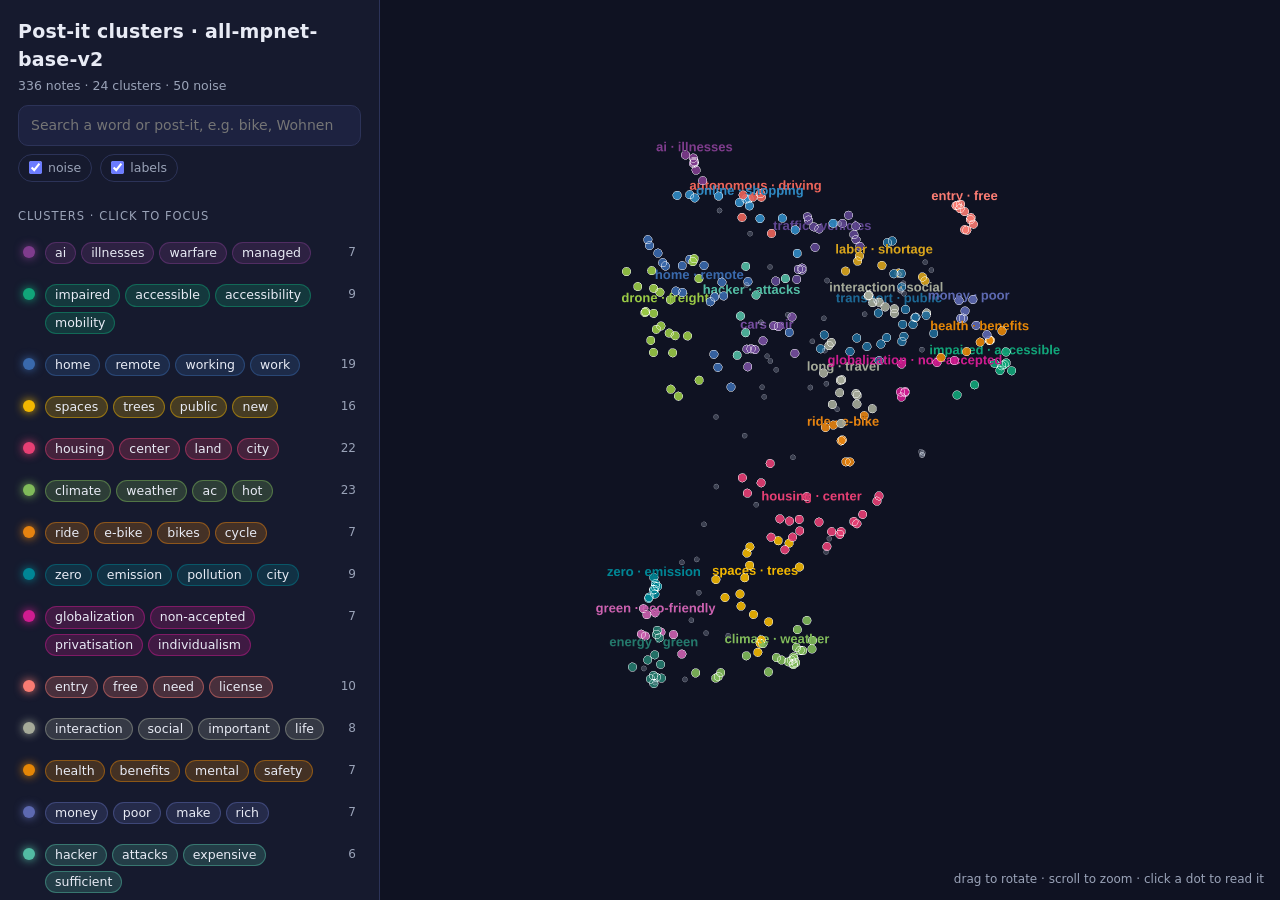
==== commit 821b42ea: "Remove the supervised layout; one set of cluster outputs Co-Authored-By: Claude Opus 5.5 (1M context" ====
--- a/data/processed/clusters_all-mpnet-base-v2_simple.html
+++ b/data/processed/clusters_all-mpnet-base-v2_simple.html
@@ -1,6 +1,6 @@
 <!doctype html>
 <html lang="en"><head><meta charset="utf-8"><meta name="viewport" content="width=device-width, initial-scale=1">
-<title>Post-it clusters · all-mpnet-base-v2 · same layout</title>
+<title>Post-it clusters · all-mpnet-base-v2</title>
 <style>
   :root { --bg:#0f1222; --panel:#161a2e; --card:#1d2240; --line:#2c3358; --text:#e8ebf5; --dim:#9aa3b8; }
   * { box-sizing:border-box; }
@@ -49,7 +49,7 @@
 </style></head>
 <body><div class="app">
 <aside>
-  <header><h1>Post-it clusters · all-mpnet-base-v2 · same layout</h1><div class="stats">336 notes · 24 clusters · 50 noise</div></header>
+  <header><h1>Post-it clusters · all-mpnet-base-v2</h1><div class="stats">336 notes · 24 clusters · 50 noise</div></header>
   <div class="tools">
     <input type="search" id="q" placeholder="Search a word or post-it, e.g. bike, Wohnen, MA32…">
     <label class="toggle"><input type="checkbox" id="noise" checked> noise</label>
